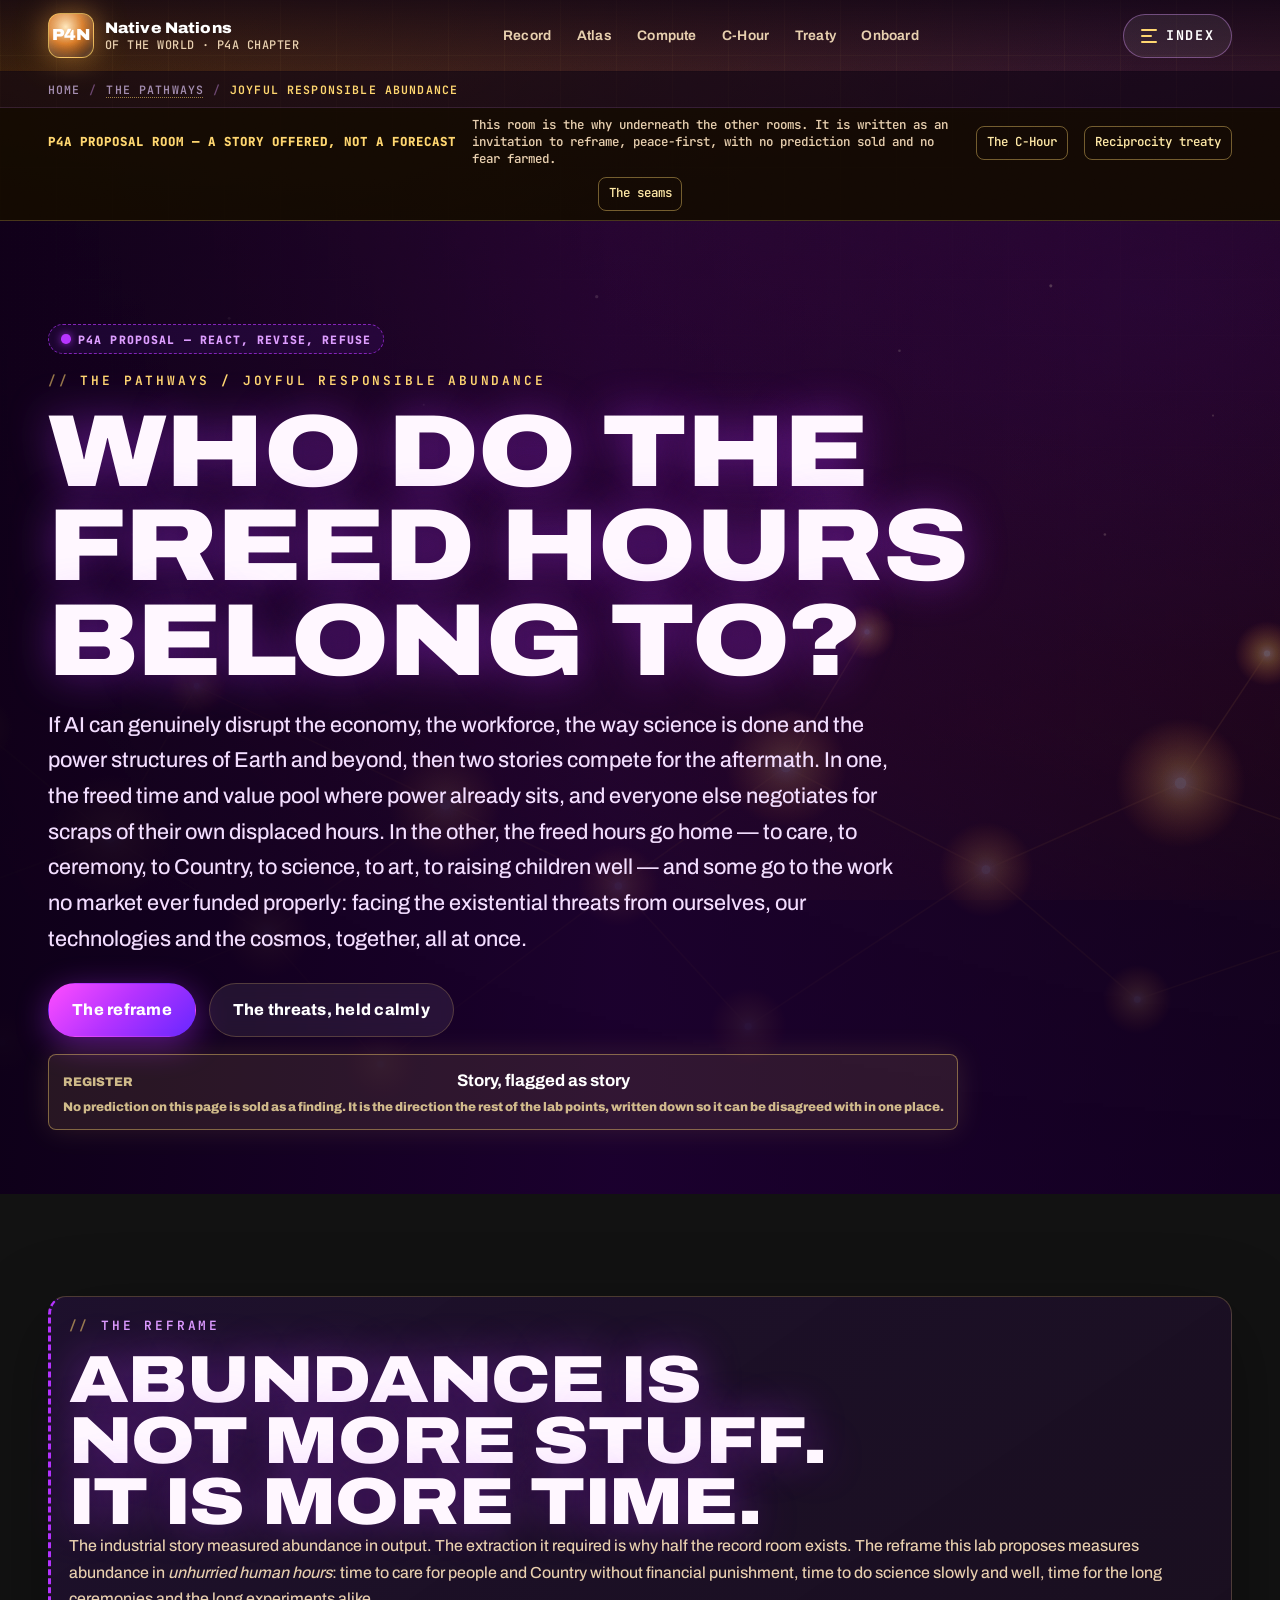
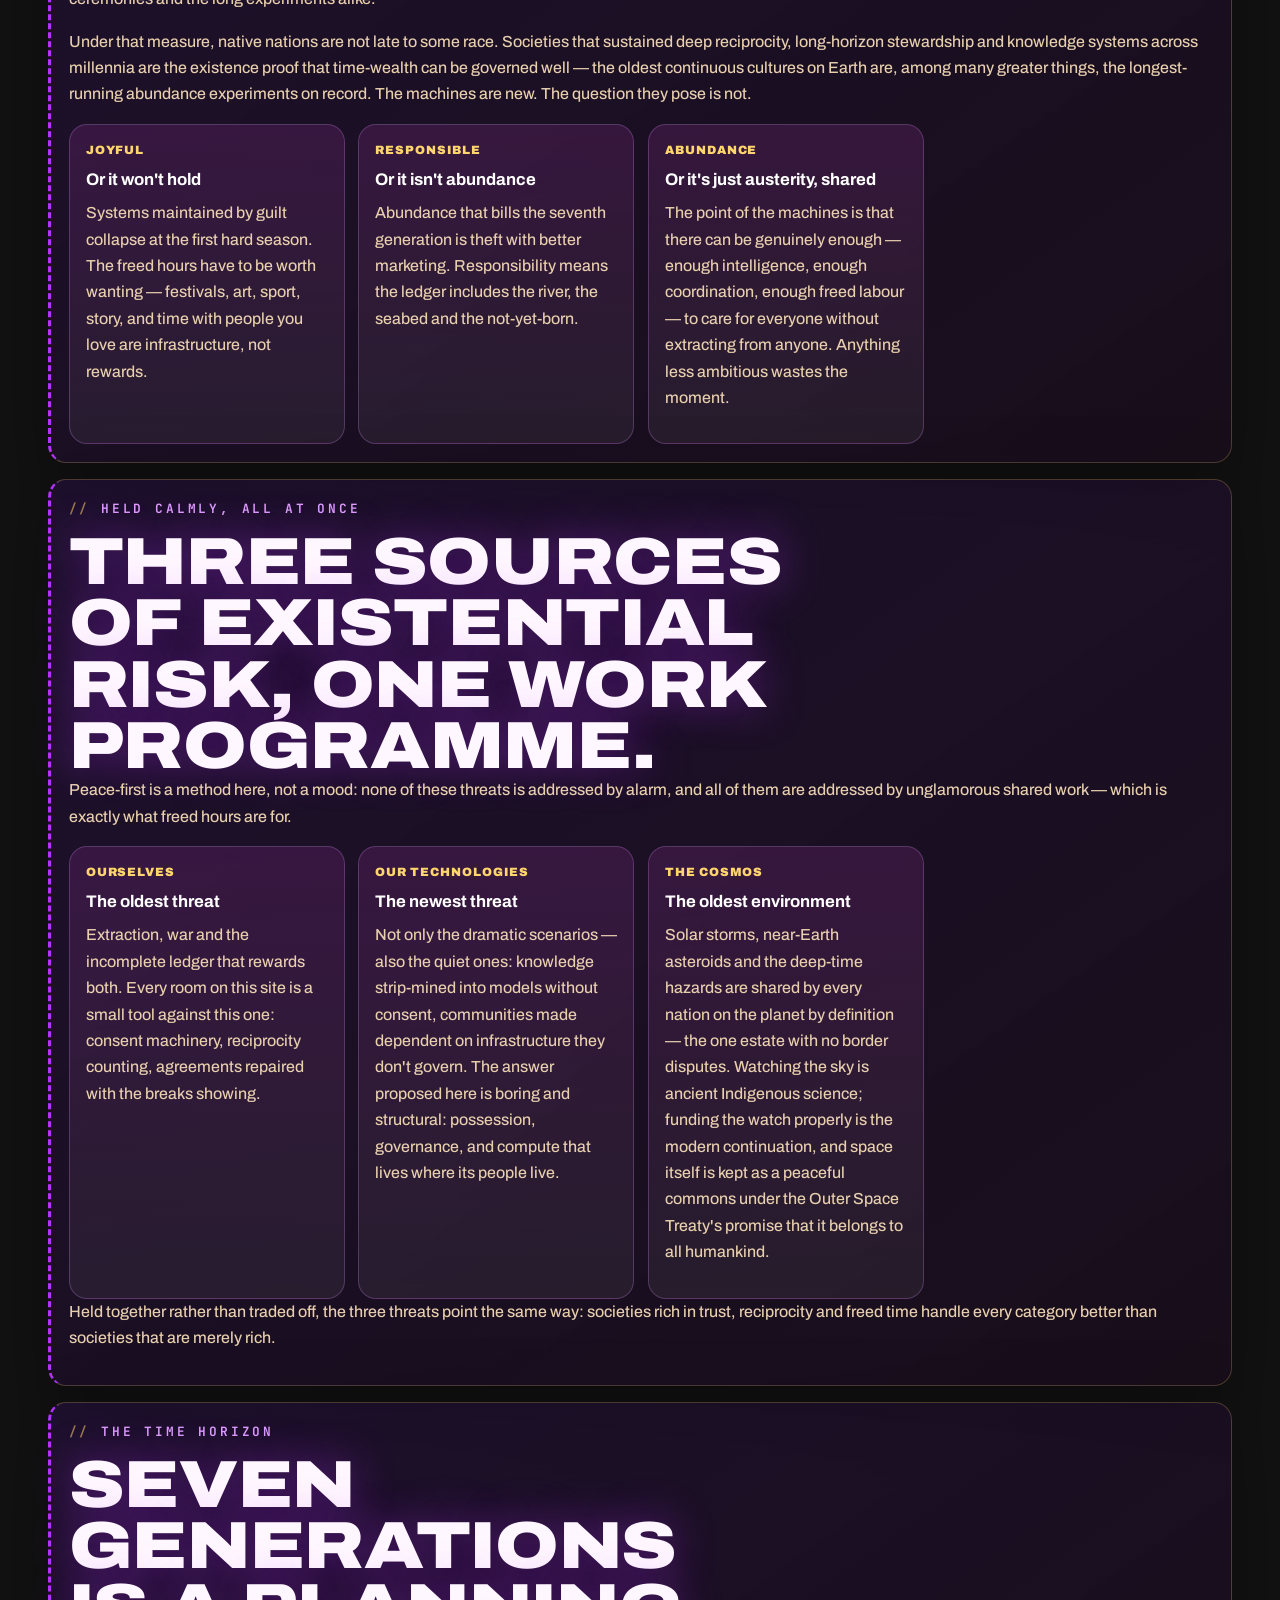
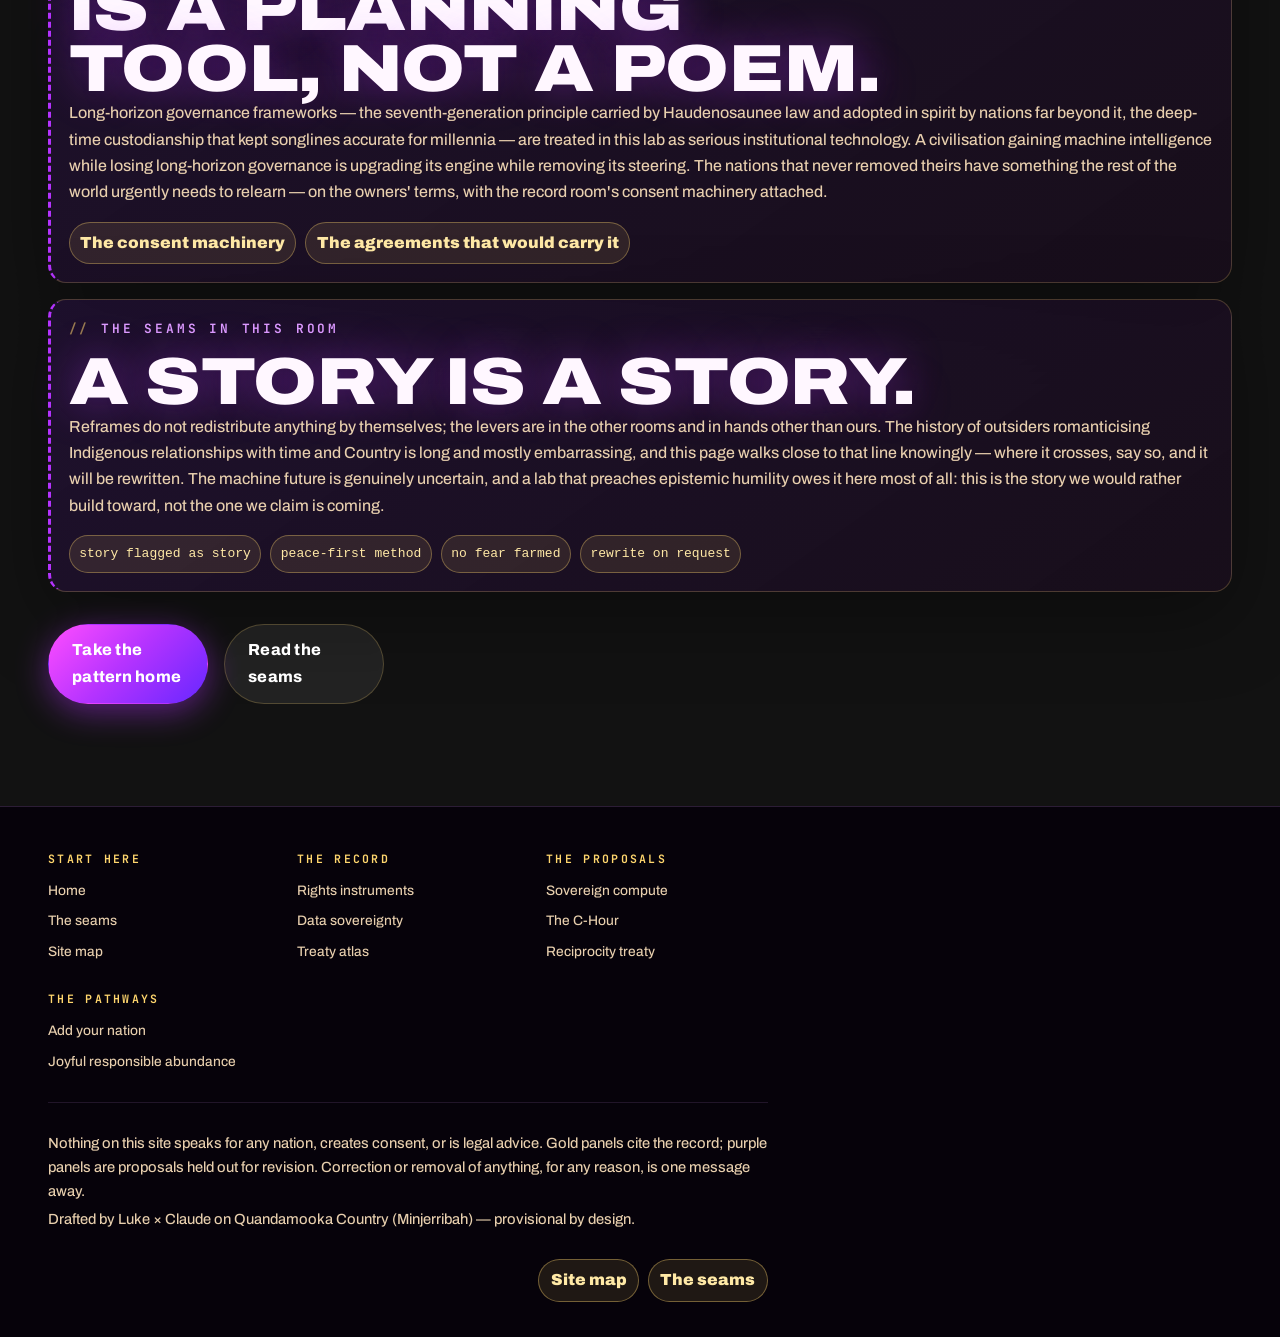
==== pages/abundance.html @ 394d05d0 "Native Nations of the World — sovereign co-evolution lab, first light Next chapter of the p4a cinema" ====
<!doctype html>
<html lang="en-AU">
<head>
  <meta charset="utf-8">
  <meta name="viewport" content="width=device-width, initial-scale=1">
  <title>Joyful Responsible Abundance — The Reframe | Native Nations Lab</title>
  <meta name="description" content="The question under the whole lab: if AI rearranges the economy, science and power, who do the freed hours belong to? A reframe toward joyful responsible abundance — facing threats from ourselves, our technologies and the cosmos at once.">
  <meta name="theme-color" content="#1C0F05">
  <link rel="icon" type="image/svg+xml" href="../assets/favicon.svg">
  <link rel="stylesheet" href="../styles.css?v=20260710-fires">
</head>
<body data-theme="royal" data-foundation-page="abundance">
  <a class="skip-link" href="#main">Skip to content</a>
<header class="site-header">
  <a class="brand" href="../index.html" aria-label="Native Nations lab home"><span class="brand-mark">P4N</span><span class="brand-text"><strong>Native Nations</strong><span>of the world · P4A chapter</span></span></a>
  <nav class="site-nav" data-nav aria-label="Primary">
    <a href="instruments.html">Record</a>
    <a href="treaty-atlas.html">Atlas</a>
    <a href="compute.html">Compute</a>
    <a href="c-hour.html">C-Hour</a>
    <a href="reciprocity-treaty.html">Treaty</a>
    <a href="onboard.html">Onboard</a>
  </nav>
  <button class="index-toggle" type="button" data-menu-toggle aria-expanded="false" aria-controls="site-index"><span class="index-toggle-lines" aria-hidden="true"><i></i><i></i><i></i></span><span class="index-toggle-label">Index</span></button>
</header>
  <div class="site-layer-strip" aria-label="Current register">
    <strong>P4A proposal room — a story offered, not a forecast</strong>
    <span>This room is the why underneath the other rooms. It is written as an invitation to reframe, peace-first, with no prediction sold and no fear farmed.</span>
    <a href="c-hour.html">The C-Hour</a>
    <a href="reciprocity-treaty.html">Reciprocity treaty</a>
    <a href="seams.html">The seams</a>
  </div>
  <main id="main">
    <section class="hero page-hero foundation-hero">
      <div class="hero-image"><img loading="eager" fetchpriority="high" decoding="async" src="../assets/fires-hero.svg" alt="Many small fires joined by fine gold seams across a dark landscape"></div>
      <div class="hero-content reveal">
        <span class="register-chip chip-proposal">P4A proposal — react, revise, refuse</span>
        <p class="eyebrow">The pathways / joyful responsible abundance</p>
        <h1>Who do the freed hours belong to?</h1>
        <p class="hero-copy">If AI can genuinely disrupt the economy, the workforce, the way science is done and the power structures of Earth and beyond, then two stories compete for the aftermath. In one, the freed time and value pool where power already sits, and everyone else negotiates for scraps of their own displaced hours. In the other, the freed hours go home — to care, to ceremony, to Country, to science, to art, to raising children well — and some go to the work no market ever funded properly: facing the existential threats from ourselves, our technologies and the cosmos, together, all at once.</p>
        <div class="hero-actions">
          <a class="button button-primary" href="#reframe">The reframe</a>
          <a class="button button-secondary" href="#threats">The threats, held calmly</a>
        </div>
        <div class="research-badge foundation-research" aria-label="Register note">
          <span>Register</span>
          <strong>Story, flagged as story</strong>
          <small>No prediction on this page is sold as a finding. It is the direction the rest of the lab points, written down so it can be disagreed with in one place.</small>
        </div>
      </div>
    </section>
    <section class="section foundation-section" aria-label="Abundance content">
      <div class="page-shell foundation-shell">
        <div class="page-copy reveal" style="width:100%">

          <div class="feature-panel foundation-panel panel-proposal" id="reframe">
            <p class="eyebrow">The reframe</p>
            <h2>Abundance is not more stuff. It is more time.</h2>
            <p>The industrial story measured abundance in output. The extraction it required is why half the record room exists. The reframe this lab proposes measures abundance in <em>unhurried human hours</em>: time to care for people and Country without financial punishment, time to do science slowly and well, time for the long ceremonies and the long experiments alike.</p>
            <p>Under that measure, native nations are not late to some race. Societies that sustained deep reciprocity, long-horizon stewardship and knowledge systems across millennia are the existence proof that time-wealth can be governed well — the oldest continuous cultures on Earth are, among many greater things, the longest-running abundance experiments on record. The machines are new. The question they pose is not.</p>
            <div class="constitution-grid foundation-card-grid">
              <article class="track-card"><span>Joyful</span><strong>Or it won't hold</strong><p>Systems maintained by guilt collapse at the first hard season. The freed hours have to be worth wanting — festivals, art, sport, story, and time with people you love are infrastructure, not rewards.</p></article>
              <article class="track-card"><span>Responsible</span><strong>Or it isn't abundance</strong><p>Abundance that bills the seventh generation is theft with better marketing. Responsibility means the ledger includes the river, the seabed and the not-yet-born.</p></article>
              <article class="track-card"><span>Abundance</span><strong>Or it's just austerity, shared</strong><p>The point of the machines is that there can be genuinely enough — enough intelligence, enough coordination, enough freed labour — to care for everyone without extracting from anyone. Anything less ambitious wastes the moment.</p></article>
            </div>
          </div>

          <div class="feature-panel foundation-panel panel-proposal" id="threats">
            <p class="eyebrow">Held calmly, all at once</p>
            <h2>Three sources of existential risk, one work programme.</h2>
            <p>Peace-first is a method here, not a mood: none of these threats is addressed by alarm, and all of them are addressed by unglamorous shared work — which is exactly what freed hours are for.</p>
            <div class="constitution-grid foundation-card-grid">
              <article class="track-card"><span>Ourselves</span><strong>The oldest threat</strong><p>Extraction, war and the incomplete ledger that rewards both. Every room on this site is a small tool against this one: consent machinery, reciprocity counting, agreements repaired with the breaks showing.</p></article>
              <article class="track-card"><span>Our technologies</span><strong>The newest threat</strong><p>Not only the dramatic scenarios — also the quiet ones: knowledge strip-mined into models without consent, communities made dependent on infrastructure they don't govern. The answer proposed here is boring and structural: possession, governance, and compute that lives where its people live.</p></article>
              <article class="track-card"><span>The cosmos</span><strong>The oldest environment</strong><p>Solar storms, near-Earth asteroids and the deep-time hazards are shared by every nation on the planet by definition — the one estate with no border disputes. Watching the sky is ancient Indigenous science; funding the watch properly is the modern continuation, and space itself is kept as a peaceful commons under the Outer Space Treaty's promise that it belongs to all humankind.</p></article>
            </div>
            <p>Held together rather than traded off, the three threats point the same way: societies rich in trust, reciprocity and freed time handle every category better than societies that are merely rich.</p>
          </div>

          <div class="feature-panel foundation-panel panel-proposal" id="seven-generations">
            <p class="eyebrow">The time horizon</p>
            <h2>Seven generations is a planning tool, not a poem.</h2>
            <p>Long-horizon governance frameworks — the seventh-generation principle carried by Haudenosaunee law and adopted in spirit by nations far beyond it, the deep-time custodianship that kept songlines accurate for millennia — are treated in this lab as serious institutional technology. A civilisation gaining machine intelligence while losing long-horizon governance is upgrading its engine while removing its steering. The nations that never removed theirs have something the rest of the world urgently needs to relearn — on the owners' terms, with the record room's consent machinery attached.</p>
            <div class="source-links foundation-links"><a href="instruments.html">The consent machinery</a><a href="reciprocity-treaty.html">The agreements that would carry it</a></div>
          </div>

          <div class="feature-panel foundation-panel panel-proposal" id="seams-here">
            <p class="eyebrow">The seams in this room</p>
            <h2>A story is a story.</h2>
            <p>Reframes do not redistribute anything by themselves; the levers are in the other rooms and in hands other than ours. The history of outsiders romanticising Indigenous relationships with time and Country is long and mostly embarrassing, and this page walks close to that line knowingly — where it crosses, say so, and it will be rewritten. The machine future is genuinely uncertain, and a lab that preaches epistemic humility owes it here most of all: this is the story we would rather build toward, not the one we claim is coming.</p>
            <div class="tag-strip"><code>story flagged as story</code><code>peace-first method</code><code>no fear farmed</code><code>rewrite on request</code></div>
          </div>

          <div class="next-trail"><a class="button button-primary" href="onboard.html">Take the pattern home</a><a class="button button-secondary" href="seams.html">Read the seams</a></div>
        </div>
      </div>
    </section>
  </main>
  <footer class="site-footer">
    <div>
      <p>Nothing on this site speaks for any nation, creates consent, or is legal advice. Gold panels cite the record; purple panels are proposals held out for revision. Correction or removal of anything, for any reason, is one message away.</p>
      <p>Drafted by Luke × Claude on Quandamooka Country (Minjerribah) — provisional by design.</p>
    </div>
    <nav class="footer-links" aria-label="Footer links"><a href="site-map.html">Site map</a><a href="seams.html">The seams</a></nav>
  </footer>
  <script src="../script.js?v=20260710-fires"></script>
<script src="../assets/site-nav.js?v=20260710-fires"></script>
</body>
</html>
---- styles.css ----
/* ---------- Self-hosted variable fonts (offline-first, no CDN) ---------- */
@font-face {
  font-family: "Archivo Var";
  src: url("assets/fonts/archivo-var.woff2") format("woff2-variations");
  font-weight: 100 900;
  font-stretch: 62% 125%;
  font-display: swap;
}
@font-face {
  font-family: "JetBrains Mono Var";
  src: url("assets/fonts/jetbrains-mono-var.woff2") format("woff2-variations");
  font-weight: 100 800;
  font-display: swap;
}
/* Legacy family aliases: rules across the site name these families directly,
   so aliasing them upgrades every page without touching each rule. */
@font-face {
  font-family: Montserrat;
  src: url("assets/fonts/archivo-var.woff2") format("woff2-variations");
  font-weight: 100 900;
  font-stretch: 62% 125%;
  font-display: swap;
}
@font-face {
  font-family: Inter;
  src: url("assets/fonts/archivo-var.woff2") format("woff2-variations");
  font-weight: 100 900;
  font-stretch: 62% 125%;
  font-display: swap;
}
@font-face {
  font-family: Rajdhani;
  src: url("assets/fonts/jetbrains-mono-var.woff2") format("woff2-variations");
  font-weight: 100 800;
  font-display: swap;
}

@view-transition { navigation: auto; }

:root {
  --void: #060009;
  --deep: #150022;
  --royal: #3f0f75;
  --grape: #6f22c8;
  --violet: #b533ff;
  --amethyst: #dd9cff;
  --plasma: #ff4dff;
  --green: #00e676;
  --blue: #37a5ff;
  --red: #ff3154;
  --gold: #ffd66e;
  --text: #fff7ff;
  --muted: #d5bdee;
  --line: rgba(221, 156, 255, 0.26);
  --glass: rgba(74, 15, 122, 0.36);
  --glass-strong: rgba(93, 28, 150, 0.56);
  --max: 1240px;
  --radius: 18px;
  --radius-sm: 10px;
  --font-display: "Archivo Var", Montserrat, ui-sans-serif, system-ui, sans-serif;
  --font-body: "Archivo Var", Inter, ui-sans-serif, system-ui, sans-serif;
  --font-mono: "JetBrains Mono Var", Rajdhani, Consolas, monospace;
  --ease-out: cubic-bezier(.16, 1, .3, 1);
  color-scheme: dark;
}
* { box-sizing: border-box; }
html { scroll-behavior: smooth; width: 100%; max-width: 100%; overflow-x: hidden; }
body {
  margin: 0;
  width: 100%;
  max-width: 100%;
  min-height: 100vh;
  color: var(--text);
  font-family: var(--font-body);
  font-weight: 460;
  line-height: 1.65;
  background:
    radial-gradient(ellipse 60rem 34rem at 12% -4%, rgba(255, 77, 255, 0.17), transparent),
    radial-gradient(ellipse 70rem 40rem at 88% 4%, rgba(111, 34, 200, 0.34), transparent),
    radial-gradient(ellipse 80rem 52rem at 50% 112%, rgba(63, 15, 117, 0.55), transparent),
    linear-gradient(180deg, #1c0333 0%, #0d0018 38%, var(--void) 100%);
  background-attachment: fixed;
  overflow-x: hidden;
  -webkit-text-size-adjust: 100%;
  touch-action: manipulation;
}
/* faint survey-grid, fading with depth */
body::before {
  content: "";
  position: fixed;
  inset: 0;
  z-index: -2;
  background:
    linear-gradient(90deg, rgba(221,156,255,.055) 1px, transparent 1px),
    linear-gradient(0deg, rgba(221,156,255,.055) 1px, transparent 1px);
  background-size: 56px 56px;
  mask-image: linear-gradient(180deg, rgba(0,0,0,.85), rgba(0,0,0,.05) 70%);
}
/* film grain + vignette */
body::after {
  content: "";
  position: fixed;
  inset: 0;
  z-index: 60;
  pointer-events: none;
  opacity: .16;
  mix-blend-mode: overlay;
  background-image: url("data:image/svg+xml,%3Csvg xmlns='http://www.w3.org/2000/svg' width='180' height='180'%3E%3Cfilter id='n'%3E%3CfeTurbulence type='fractalNoise' baseFrequency='0.82' numOctaves='2' stitchTiles='stitch'/%3E%3C/filter%3E%3Crect width='100%25' height='100%25' filter='url(%23n)' opacity='0.55'/%3E%3C/svg%3E");
}
::selection { background: var(--plasma); color: #12001f; }
:focus-visible { outline: 2px solid var(--gold); outline-offset: 3px; }
.sr-only { position: absolute; width: 1px; height: 1px; padding: 0; margin: -1px; overflow: hidden; clip: rect(0 0 0 0); white-space: nowrap; border: 0; }
a { color: inherit; }
img { max-width: 100%; display: block; }
main, section, article, div, p, h1, h2, h3, span, a { min-width: 0; }
.skip-link { position: absolute; left: 1rem; top: -5rem; z-index: 100; background: var(--gold); color: #1b1020; padding: .7rem 1rem; border-radius: 4px; font-weight: 900; }
.skip-link:focus { top: 1rem; }
.site-header {
  position: sticky;
  top: 0;
  z-index: 50;
  display: flex;
  align-items: center;
  justify-content: space-between;
  gap: .75rem 1.25rem;
  padding: .8rem clamp(1rem, 4vw, 3rem);
  border-bottom: 1px solid transparent;
  background: linear-gradient(180deg, rgba(9, 0, 16, .62), rgba(9, 0, 16, 0));
  transition: background .35s var(--ease-out), border-color .35s var(--ease-out), padding .35s var(--ease-out);
}
.site-header.is-condensed {
  padding-top: .55rem;
  padding-bottom: .55rem;
  border-bottom-color: rgba(221, 156, 255, .18);
  background: rgba(12, 0, 22, .78);
  backdrop-filter: blur(20px) saturate(1.3);
  -webkit-backdrop-filter: blur(20px) saturate(1.3);
}
.brand { display: inline-flex; align-items: center; gap: .7rem; text-decoration: none; }
.brand-mark {
  display: grid;
  place-items: center;
  width: 2.85rem;
  height: 2.85rem;
  border: 1px solid rgba(255, 77, 255, .7);
  border-radius: 12px;
  background: radial-gradient(circle at 38% 30%, #f1d0ff 0%, var(--violet) 36%, var(--royal) 78%);
  color: #fff;
  box-shadow: 0 0 30px rgba(181, 51, 255, .55), inset 0 0 14px rgba(255,255,255,.25);
  font-family: var(--font-display);
  font-weight: 900;
  font-stretch: 110%;
  letter-spacing: -.02em;
}
.brand-text { display: grid; font-size: .74rem; line-height: 1.25; color: var(--muted); font-family: var(--font-mono); font-weight: 500; letter-spacing: .04em; text-transform: uppercase; }
.brand-text strong { color: white; font-family: var(--font-display); font-size: .95rem; font-weight: 850; font-stretch: 108%; letter-spacing: .01em; text-transform: none; }
.nav-toggle { display: none; }
.site-nav { display: flex; align-items: center; justify-content: flex-end; gap: .15rem; color: var(--muted); font-size: .86rem; font-weight: 640; line-height: 1.15; min-width: 0; }
.site-nav a { position: relative; padding: .55rem .72rem; border-radius: 999px; text-decoration: none; cursor: pointer; white-space: nowrap; letter-spacing: .015em; transition: color .2s, background .2s; }
.site-nav a:hover { color: white; background: rgba(181, 51, 255, .18); }
.site-nav a[aria-current="page"] { color: white; background: rgba(181, 51, 255, .26); box-shadow: inset 0 0 0 1px rgba(221, 156, 255, .28); }
/* The Index toggle: always visible, opens the full-screen menu. */
.index-toggle {
  display: inline-flex;
  align-items: center;
  gap: .55rem;
  min-height: 2.75rem;
  padding: 0 1.05rem;
  border: 1px solid rgba(221, 156, 255, .38);
  border-radius: 999px;
  background: rgba(255, 255, 255, .07);
  color: #fff;
  font: 700 .84rem/1 var(--font-mono);
  letter-spacing: .12em;
  text-transform: uppercase;
  cursor: pointer;
  transition: border-color .2s, background .2s, box-shadow .2s;
}
.index-toggle:hover { border-color: rgba(255, 214, 110, .75); background: rgba(255, 214, 110, .1); box-shadow: 0 0 26px rgba(255, 214, 110, .16); }
.index-toggle-lines { display: grid; gap: 4px; width: 1.05rem; }
.index-toggle-lines i { height: 2px; border-radius: 2px; background: var(--gold); transition: transform .25s var(--ease-out), width .25s var(--ease-out); }
.index-toggle-lines i:nth-child(2) { width: 70%; }
.index-toggle:hover .index-toggle-lines i:nth-child(2) { width: 100%; }
.index-toggle[aria-expanded="true"] .index-toggle-lines i:nth-child(1) { transform: translateY(6px) rotate(45deg); }
.index-toggle[aria-expanded="true"] .index-toggle-lines i:nth-child(2) { width: 0; }
.index-toggle[aria-expanded="true"] .index-toggle-lines i:nth-child(3) { transform: translateY(-6px) rotate(-45deg); }
.site-nav a[data-nav-layer="state-site"][aria-current="page"],
.site-nav a[data-nav-layer="state-history"][aria-current="page"] { background: rgba(0, 230, 118, .14); box-shadow: inset 0 0 0 1px rgba(0, 230, 118, .36), 0 0 18px rgba(0, 230, 118, .12); }
.site-nav a[data-nav-layer="history-index"][aria-current="page"] { background: rgba(255, 214, 110, .13); box-shadow: inset 0 0 0 1px rgba(255, 214, 110, .36), 0 0 18px rgba(255, 214, 110, .12); }
.site-layer-strip {
  display: flex;
  flex-wrap: wrap;
  align-items: center;
  justify-content: center;
  gap: .55rem 1rem;
  padding: .62rem clamp(1rem, 4vw, 3rem);
  border-bottom: 1px solid rgba(221, 156, 255, .24);
  background: rgba(13, 0, 24, .92);
  color: var(--muted);
  font-size: .86rem;
  font-weight: 760;
}
.site-layer-strip strong {
  color: var(--gold);
  font-family: Rajdhani, Inter, sans-serif;
  font-weight: 1000;
  letter-spacing: .08em;
  text-transform: uppercase;
  white-space: nowrap;
}
.site-layer-strip span {
  flex: 1 1 28rem;
  max-width: 58rem;
  line-height: 1.35;
}
.site-layer-strip a {
  display: inline-flex;
  align-items: center;
  min-height: 2.1rem;
  padding: .35rem .62rem;
  border: 1px solid rgba(255, 214, 110, .4);
  border-radius: 8px;
  color: #ffe9a6;
  text-decoration: none;
  white-space: nowrap;
}
.site-layer-strip a:hover,
.site-layer-strip a:focus-visible {
  color: #fff;
  background: rgba(255, 214, 110, .13);
}
.national-layer {
  background: linear-gradient(90deg, rgba(20, 0, 34, .96), rgba(63, 15, 117, .42), rgba(20, 0, 34, .96));
}
.state-layer {
  background: linear-gradient(90deg, rgba(4, 31, 29, .94), rgba(22, 45, 90, .42), rgba(20, 0, 34, .96));
}

.icon-button, .button { min-height: 2.85rem; border-radius: 999px; font: inherit; font-weight: 780; }
.icon-button { display: inline-grid; place-items: center; padding: 0 .85rem; border: 1px solid var(--line); background: rgba(255,255,255,.08); color: white; line-height: 1; text-align: center; cursor: pointer; }
.icon-button.nav-toggle { display: none; }
.button { display: inline-flex; justify-content: center; align-items: center; gap: .55rem; padding: .8rem 1.45rem; text-decoration: none; border: 1px solid transparent; cursor: pointer; letter-spacing: .015em; transition: transform .22s var(--ease-out), box-shadow .22s var(--ease-out), background .22s, border-color .22s; }
.button:hover { transform: translateY(-2px); }
.button:active { transform: translateY(0); }
.button-primary { background: linear-gradient(135deg, var(--plasma), var(--violet) 48%, #6727ff); color: white; box-shadow: 0 8px 32px rgba(181, 51, 255, .45); }
.button-primary:hover { box-shadow: 0 14px 44px rgba(255, 77, 255, .55); }
.button-secondary { border-color: var(--line); background: rgba(255,255,255,.07); color: white; backdrop-filter: blur(8px); }
.button-secondary:hover { border-color: rgba(255, 214, 110, .6); background: rgba(255, 214, 110, .09); }
.hero { position: relative; min-height: calc(100vh - 5rem); display: grid; align-items: center; padding: clamp(4rem, 8vw, 7rem) clamp(1rem, 4vw, 3rem) clamp(2rem, 5vw, 4rem); overflow: hidden; }
.hero-image { position: absolute; inset: 0; z-index: -1; }
.hero-image img { width: 100%; height: 100%; object-fit: cover; opacity: .52; filter: saturate(1.32) contrast(1.1); }
.hero-image::after { content: ""; position: absolute; inset: 0; background: linear-gradient(90deg, rgba(15,0,26,.94) 0%, rgba(34,0,58,.72) 48%, rgba(34,0,58,.42) 100%), linear-gradient(0deg, rgba(9,0,16,.96), transparent 48%); }
.hero-content { width: min(100%, var(--max)); margin: 0 auto; }
.home-hero-content { display: grid; grid-template-columns: minmax(0, 1fr) minmax(16rem, 24rem); gap: clamp(1.2rem, 4vw, 3rem); align-items: center; }
.home-hero-copy { min-width: 0; }
.home-hero-copy h1 { max-width: 12ch; }
.home-phone-panel { display: grid; gap: .75rem; justify-items: center; align-self: end; padding: 1rem; border: 1px solid rgba(221,156,255,.26); border-radius: var(--radius); background: linear-gradient(180deg, rgba(8,0,14,.42), rgba(8,0,14,.72)); box-shadow: 0 24px 80px rgba(0,0,0,.32); }
.home-phone-panel h2 { margin: -.15rem 0 0; max-width: 10ch; color: white; font-size: clamp(1.45rem, 2.4vw, 2.35rem); line-height: 1; text-align: center; }
.home-phone-panel p:not(.eyebrow) { margin: 0; color: var(--muted); text-align: center; font-size: .96rem; line-height: 1.45; }
.home-phone-panel .phone-frame { width: min(100%, 16.5rem); }
.music-hero-content { display: grid; grid-template-columns: minmax(0, 1fr) minmax(15rem, 23rem); gap: clamp(1.2rem, 4vw, 3rem); align-items: center; }
.music-hero-copy { min-width: 0; }
.music-hero-copy h1 { max-width: 10ch; }
.music-phone-panel { display: grid; gap: .75rem; justify-items: center; padding: 1rem; border: 1px solid rgba(221,156,255,.26); border-radius: var(--radius); background: linear-gradient(180deg, rgba(8,0,14,.42), rgba(8,0,14,.72)); box-shadow: 0 24px 80px rgba(0,0,0,.32); }
.music-phone-panel h3 { margin: -.15rem 0 0; max-width: 12ch; color: white; font-size: clamp(1.3rem, 2.1vw, 1.8rem); line-height: 1; text-align: center; }
.music-phone-panel .phone-frame { width: min(100%, 16.5rem); }
.music-phone-panel .source-links { justify-content: center; margin-top: .1rem; }
.eyebrow { margin: 0 0 .85rem; color: var(--gold); font-family: var(--font-mono); font-size: .8rem; font-weight: 640; letter-spacing: .22em; text-transform: uppercase; }
.eyebrow::before { content: "// "; color: rgba(255, 214, 110, .55); }
h1, h2, h3 { letter-spacing: -.005em; }
h1, h2 { margin: 0; font-family: var(--font-display); font-weight: 880; font-stretch: 118%; line-height: .92; text-transform: uppercase; text-shadow: 0 0 44px rgba(181,51,255,.42); text-wrap: balance; }
h1 { max-width: 14ch; font-size: clamp(3rem, 8vw, 7.6rem); }
h2 { font-size: clamp(2.1rem, 5.2vw, 4.6rem); }
h3 { margin: 0 0 .6rem; font-size: 1.15rem; line-height: 1.18; font-weight: 760; }
p { margin-top: 0; }
.hero-copy { max-width: 54rem; margin: 1.25rem 0 0; color: #f3ddff; font-size: clamp(1.08rem, 2vw, 1.35rem); }
.hero-actions { display: flex; gap: .8rem; flex-wrap: wrap; margin-top: 1.6rem; }
.signal-deck { display: grid; grid-template-columns: repeat(4, minmax(0, 1fr)); gap: .7rem; margin-top: 2rem; max-width: 60rem; }
.signal { min-height: 8rem; padding: 1rem; border: 1px solid var(--line); border-radius: var(--radius); background: linear-gradient(180deg, rgba(111,34,200,.45), rgba(42,6,73,.62)); box-shadow: 0 20px 70px rgba(0,0,0,.32); text-decoration: none; }
.signal span { color: var(--amethyst); font-size: .75rem; text-transform: uppercase; }
.signal strong { display: block; margin-top: .4rem; font-size: 1.05rem; line-height: 1.2; }.signal small { display: block; margin-top: .55rem; color: var(--muted); font-weight: 650; line-height: 1.35; }
.section { padding: clamp(4rem, 8vw, 7rem) clamp(1rem, 4vw, 3rem); }
.section > * { width: min(100%, var(--max)); margin-left: auto; margin-right: auto; }
.section-heading { display: grid; grid-template-columns: minmax(0, .85fr) minmax(18rem, 1fr); gap: 2rem; align-items: end; margin-bottom: 2rem; }
.section-heading p:not(.eyebrow) { color: var(--muted); font-size: 1.06rem; }
.portal-grid { display: grid; grid-template-columns: repeat(5, minmax(0, 1fr)); gap: .85rem; }
.portal-card { position: relative; min-height: 17rem; padding: 1rem; overflow: hidden; border: 1px solid var(--line); border-radius: var(--radius); background: linear-gradient(160deg, rgba(181,51,255,.22), rgba(42,6,73,.66)); text-decoration: none; box-shadow: 0 24px 80px rgba(0,0,0,.35); }
.portal-card::before { content: ""; position: absolute; inset: 0; background-image: var(--door-image); background-size: cover; background-position: center; opacity: .22; filter: saturate(1.4); transition: transform .5s ease, opacity .5s ease; }
.portal-card:hover::before { transform: scale(1.08); opacity: .36; }
.portal-card > * { position: relative; }
.portal-card span { display: inline-grid; place-items: center; min-width: 2.4rem; width: fit-content; max-width: 100%; height: 2.4rem; padding: 0 .7rem; border: 1px solid rgba(255,255,255,.3); border-radius: 999px; background: rgba(255,77,255,.16); color: var(--gold); font-weight: 1000; line-height: 1; white-space: nowrap; }
.portal-card h3 { margin-top: 4rem; color: white; }
.portal-card p { color: var(--muted); margin-bottom: 0; font-size: .94rem; }
.rabbit-panel, .feature-panel { border: 1px solid var(--line); border-radius: var(--radius); background: linear-gradient(135deg, rgba(111,34,200,.36), rgba(17,0,28,.76)); box-shadow: 0 24px 80px rgba(0,0,0,.34); }
.rabbit-panel { display: grid; grid-template-columns: .95fr 1.05fr; gap: 1rem; padding: 1rem; }
.rabbit-panel img { width: 100%; height: 100%; min-height: 24rem; object-fit: contain; object-position: top center; background: rgba(8,0,14,.7); border-radius: 8px; border: 1px solid rgba(255,255,255,.18); }
.rabbit-copy { padding: clamp(.8rem, 2vw, 1.2rem); }
.rabbit-copy p, .feature-panel p, .page-copy p, .site-footer p { color: var(--muted); }
.portal-card h3, .portal-card p, .twinkle-card h3, .twinkle-card p, .origin-card strong, .origin-card small, .feature-panel p, .clue span, .mode-card span, .track-card strong, .track-card p, .consent-card p, .research-badge small { overflow-wrap: break-word; }
.clue-grid { display: grid; grid-template-columns: repeat(3, minmax(0, 1fr)); gap: .85rem; margin-top: 1rem; }
.clue { padding: 1rem; border: 1px solid rgba(221,156,255,.22); border-radius: var(--radius); background: rgba(255,255,255,.07); }
.clue strong { display: block; color: white; margin-bottom: .35rem; }
.page-hero { min-height: 64vh; align-items: center; }
.page-hero h1 { max-width: 13ch; }
.gear-page .page-hero { min-height: min(48vh, 31rem); }
.gear-page #hoodie-drop { scroll-margin-top: 5.25rem; }
.page-shell { display: grid; grid-template-columns: 1fr; gap: 1.15rem; align-items: start; width: min(100%, var(--max)); margin-inline: auto; }
.page-media { position: static; width: min(100%, 64rem); margin-inline: auto; border: 1px solid var(--line); border-radius: var(--radius); overflow: hidden; background: rgba(255,255,255,.08); box-shadow: 0 24px 80px rgba(0,0,0,.38); }
.page-media img { display: block; width: 100%; min-height: 0; max-height: 34rem; object-fit: contain; object-position: center; }
.page-media-full img { height: auto; min-height: 0; max-height: none; object-fit: contain; object-position: top center; }
.page-copy { display: grid; gap: 1rem; width: min(100%, var(--max)); margin-inline: auto; }
.feature-panel { padding: 1.1rem; }
.feature-grid { display: grid; gap: .9rem; }
.feature-grid.three { grid-template-columns: repeat(3, minmax(0, 1fr)); }
.home-door-grid { grid-template-columns: repeat(auto-fit, minmax(13rem, 1fr)); }
.feature-grid article, .statement-card { border: 1px solid var(--line); border-radius: var(--radius); background: linear-gradient(145deg, rgba(111,34,200,.32), rgba(17,0,28,.72)); box-shadow: 0 24px 80px rgba(0,0,0,.32); }
.feature-grid article { min-height: 14rem; padding: 1.05rem; }
.feature-grid article p, .statement-card p { color: var(--muted); }
.gear-door { background: linear-gradient(145deg, rgba(255,214,110,.16), rgba(111,34,200,.28), rgba(17,0,28,.76)); box-shadow: 0 24px 80px rgba(255,214,110,.08), 0 24px 80px rgba(0,0,0,.32); }
.card-number { display: inline-grid; place-items: center; width: 2.35rem; height: 2.35rem; margin-bottom: 1.4rem; border: 1px solid rgba(255,214,110,.45); border-radius: 50%; color: var(--gold); font-weight: 1000; }
.statement-card { margin-top: 1rem; padding: clamp(1rem, 2vw, 1.4rem); }
.statement-card h3 { font-size: clamp(1.35rem, 3vw, 2rem); }
.organiser-kit-card {
  display: grid;
  grid-template-columns: minmax(14rem, .62fr) minmax(0, 1fr);
  gap: 1rem;
  align-items: center;
  scroll-margin-top: 6rem;
}
.organiser-kit-card img {
  width: 100%;
  max-height: 24rem;
  object-fit: contain;
  border: 1px solid rgba(221,156,255,.22);
  border-radius: 8px;
  background: rgba(8,0,14,.62);
}
.next-trail { display: flex; justify-content: flex-start; gap: 1rem; flex-wrap: wrap; padding-top: 1rem; }
.next-trail .button { flex: 0 1 10rem; }
.quest-stage { margin: 1.1rem 0 .85rem; padding: 1rem; border-left: 4px solid var(--gold); background: linear-gradient(90deg, rgba(255,214,110,.16), rgba(42,6,73,.18)); border-radius: var(--radius); }
.quest-stage span { display: block; margin-bottom: .35rem; color: var(--gold); font-family: Rajdhani, Inter, sans-serif; font-weight: 1000; letter-spacing: .1em; text-transform: uppercase; }
.quest-stage h3 { margin: 0 0 .25rem; font-size: clamp(1.25rem, 2.5vw, 1.85rem); text-transform: uppercase; }
.quest-stage p { max-width: 62rem; margin: 0; color: var(--muted); }
.ledger-note { margin: 1rem 0 0; color: var(--muted); }
.trust-flow, .mode-grid { display: grid; grid-template-columns: repeat(3, minmax(0, 1fr)); gap: .85rem; margin-top: 1rem; }
.trust-flow article, .mode-card { border: 1px solid rgba(221,156,255,.26); border-radius: var(--radius); background: rgba(255,255,255,.055); padding: 1rem; }
.trust-flow span { display: inline-block; margin-bottom: .7rem; color: var(--gold); font-family: Rajdhani, Inter, sans-serif; font-weight: 1000; letter-spacing: .08em; text-transform: uppercase; }
.trust-flow strong, .mode-card strong { display: block; margin-bottom: .45rem; color: white; line-height: 1.2; }
.mode-card span { color: var(--muted); }
.tag-strip { display: flex; flex-wrap: wrap; gap: .55rem; margin-top: 1rem; }
.tag-strip code { padding: .45rem .6rem; border: 1px solid rgba(255,214,110,.35); border-radius: 999px; background: rgba(255,214,110,.1); color: #ffe9a6; }
.foundation-hero h1 { max-width: 12ch; }
.foundation-shell { grid-template-columns: 1fr; }
.foundation-shell .page-media { display: none; }
.foundation-panel { scroll-margin-top: 6.5rem; }
.foundation-panel h2 { max-width: 17ch; }
.foundation-card-grid { margin-top: 1rem; }
.foundation-card-grid .track-card { min-height: 10.5rem; }
.foundation-links { margin-top: 1.1rem; }
.foundation-research { margin-top: 1.1rem; }
#example-workbench {
  border-color: rgba(255,214,110,.55);
  background: linear-gradient(135deg, rgba(255,214,110,.14), rgba(111,34,200,.38), rgba(17,0,28,.82));
}
#example-workbench .foundation-card-grid {
  grid-template-columns: minmax(0, 1fr);
}
#example-workbench .track-card-link {
  min-height: 9rem;
  border-color: rgba(255,214,110,.52);
  background: linear-gradient(135deg, rgba(255,214,110,.16), rgba(181,51,255,.18), rgba(255,255,255,.055));
}
#example-workbench .track-card-link strong {
  font-size: clamp(1.35rem, 3vw, 2.1rem);
}
.foundation-source-note {
  display: grid;
  gap: .35rem;
  padding: .9rem;
  border-top: 1px solid rgba(221,156,255,.22);
  background: rgba(8,0,14,.72);
}
.foundation-source-note span {
  color: var(--gold);
  font-size: .76rem;
  font-weight: 950;
  letter-spacing: .08em;
  text-transform: uppercase;
}
.foundation-source-note code {
  color: #fff;
  font: 800 .9rem/1.45 Consolas, "Courier New", monospace;
  overflow-wrap: anywhere;
}
body[data-foundation-page="architecture"] .foundation-card-grid {
  grid-template-columns: repeat(auto-fit, minmax(15rem, 1fr));
}
body[data-page="constitution"] .page-shell {
  grid-template-columns: 1fr;
}
body[data-page="constitution"] .page-media {
  display: none;
}
body[data-page="constitution"] .page-copy {
  width: min(100%, var(--max));
  margin-inline: auto;
}
body[data-page="constitution"] .feature-panel h2 {
  max-width: 18ch;
  font-size: clamp(2rem, 4.3vw, 4.4rem);
  overflow-wrap: anywhere;
  text-wrap: balance;
}
body[data-page="constitution"] .feature-panel {
  overflow: hidden;
}
body[data-page="constitution"] .source-links a {
  min-width: 0;
  max-width: 100%;
  text-align: center;
  overflow-wrap: anywhere;
}
.shopfront { display: grid; grid-template-columns: minmax(0, 1fr) minmax(19rem, .7fr); gap: 1rem; align-items: start; }
.merch-copy { min-height: 100%; padding: 1rem; border: 1px solid rgba(221,156,255,.22); border-radius: var(--radius); background: linear-gradient(135deg, rgba(255,77,255,.11), rgba(255,255,255,.045)); }
.product-kicker { display: inline-flex; margin-bottom: .75rem; padding: .28rem .5rem; border: 1px solid rgba(255,214,110,.42); border-radius: 999px; color: var(--gold); font-size: .78rem; font-weight: 900; letter-spacing: .08em; text-transform: uppercase; }
.merch-copy h2 { font-size: clamp(2rem, 4.4vw, 4rem); }
.product-shelf { display: grid; grid-template-columns: repeat(2, minmax(0, 1fr)); gap: .7rem; margin-top: 1rem; }
.product-card { display: grid; gap: .55rem; min-height: 11.8rem; padding: .85rem; border: 1px solid rgba(221,156,255,.22); border-radius: 8px; background: rgba(255,255,255,.06); color: inherit; font: inherit; text-align: left; }
.product-card:hover, .product-card.is-selected { border-color: rgba(255,214,110,.72); background: rgba(255,214,110,.1); }
.product-card-main { display: grid; gap: .45rem; width: 100%; padding: 0; border: 0; background: transparent; color: inherit; font: inherit; text-align: left; cursor: pointer; }
.product-card-main:focus-visible, .product-colour-option:focus-visible, .colour-choice:focus-visible { outline: 3px solid rgba(255,214,110,.7); outline-offset: 3px; }
.product-card strong { color: #fff; line-height: 1.18; }
.product-card span { color: var(--muted); font-size: .9rem; font-weight: 760; }
.product-card small { color: var(--gold); font-weight: 900; }
.swatch-row { display: flex; flex-wrap: wrap; gap: .35rem; }
.swatch-row i { width: 1.05rem; height: 1.05rem; border: 1px solid rgba(255,255,255,.38); border-radius: 50%; background: var(--swatch); }
.merch-order-box { position: sticky; top: 6rem; display: grid; align-content: start; gap: .8rem; padding: 1rem; border: 1px solid rgba(221,156,255,.3); border-radius: var(--radius); background: rgba(8,0,14,.72); }
.merch-order-box label { display: grid; gap: .35rem; color: var(--gold); font-size: .78rem; font-weight: 900; letter-spacing: .08em; text-transform: uppercase; }
.merch-order-box select, .merch-order-box input { width: 100%; min-height: 2.85rem; border: 1px solid rgba(221,156,255,.4); border-radius: 8px; padding: .6rem .7rem; background: rgba(255,255,255,.08); color: #fff; font: inherit; font-weight: 800; }
.merch-order-box option { color: #170027; }
.support-presets { display: grid; grid-template-columns: repeat(4, minmax(0, 1fr)); gap: .45rem; }
.support-presets button { min-height: 2.45rem; border: 1px solid rgba(221,156,255,.3); border-radius: 8px; background: rgba(255,255,255,.08); color: #fff; font: inherit; font-weight: 900; cursor: pointer; }
.support-presets button:hover, .support-presets button.is-active { border-color: rgba(255,214,110,.72); color: var(--gold); background: rgba(255,214,110,.12); }
.checkout-fields { display: grid; grid-template-columns: 1fr; gap: .75rem; padding-top: .2rem; }
.gear-summary { margin: 0; padding: .75rem; border-left: 4px solid var(--gold); border-radius: 8px; background: rgba(255,214,110,.1); color: #ffe9a6; font-weight: 850; }
.mini-note { margin: -.2rem 0 0; color: var(--muted); font-size: .9rem; line-height: 1.45; }
.order-preview { display: none; max-height: 17rem; overflow: auto; margin: 0; padding: .8rem; border: 1px solid rgba(221,156,255,.28); border-radius: 8px; background: rgba(0,0,0,.28); color: #f4e4ff; font: 760 .8rem/1.45 Consolas, "Courier New", monospace; white-space: pre-wrap; }
.order-preview.is-visible { display: block; }
.gear-store { padding-top: clamp(2.5rem, 5vw, 4.5rem); background: linear-gradient(180deg, rgba(8,0,14,.16), rgba(8,0,14,.76)); }
.storefront-shell { display: grid; gap: 1.2rem; }
.storefront-heading { display: grid; grid-template-columns: minmax(0, .82fr) minmax(18rem, .62fr); gap: 1rem; align-items: end; }
.storefront-heading h2 { max-width: 11ch; }
.storefront-heading p:not(.eyebrow) { margin: 0; color: var(--muted); font-size: 1.05rem; }
.storefront-grid { display: grid; grid-template-columns: minmax(0, 1.12fr) minmax(20rem, .72fr); gap: 1rem; align-items: start; }
.product-showcase { display: grid; gap: .9rem; }
.product-hero-frame { display: grid; place-items: center; min-height: clamp(22rem, 42vw, 34rem); border: 1px solid rgba(221,156,255,.24); border-radius: 8px; background: linear-gradient(135deg, rgba(250,247,252,.98), rgba(235,222,244,.94)); overflow: hidden; box-shadow: 0 30px 90px rgba(0,0,0,.34); }
.product-hero-frame img { width: min(100%, 38rem); height: min(100%, 34rem); object-fit: contain; }
.selected-product-copy { display: grid; grid-template-columns: minmax(0, 1fr) auto; gap: 1rem; align-items: end; padding: .9rem 1rem; border: 1px solid rgba(221,156,255,.22); border-radius: 8px; background: rgba(255,255,255,.06); }
.selected-product-copy h3 { margin: 0 0 .35rem; font-size: clamp(1.35rem, 2.4vw, 2rem); }
.selected-product-copy p { margin: 0; color: var(--muted); }
.selected-colour-picker { display: flex; flex-wrap: wrap; gap: .55rem; }
.colour-filter-status { margin-top: -.35rem; }
.colour-choice { display: inline-flex; align-items: center; gap: .45rem; min-height: 2.45rem; border: 1px solid rgba(221,156,255,.28); border-radius: 999px; padding: .35rem .7rem; background: rgba(255,255,255,.06); color: #fff; font: inherit; font-weight: 900; cursor: pointer; }
.colour-choice::before { content: ""; width: 1.05rem; height: 1.05rem; border-radius: 50%; border: 1px solid rgba(255,255,255,.62); background: var(--colour); }
.colour-choice.is-active { border-color: rgba(255,214,110,.72); color: var(--gold); background: rgba(255,214,110,.12); }
.price-stack { display: grid; justify-items: end; gap: .15rem; white-space: nowrap; }
.price-stack strong { color: #fff; font-size: clamp(1.35rem, 3vw, 2.2rem); line-height: 1; }
.price-stack span { color: var(--gold); font-size: .85rem; font-weight: 900; }
.product-rail { display: grid; grid-template-columns: repeat(4, minmax(0, 1fr)); gap: .7rem; }
.product-rail .product-card { min-height: 0; padding: .55rem; gap: .45rem; }
.product-card img { width: 100%; aspect-ratio: 1; object-fit: contain; border-radius: 8px; background: #faf7fc; }
.product-card strong { font-size: .93rem; }
.product-card small { font-size: .78rem; line-height: 1.25; }
.verified-colours { display: flex; flex-wrap: wrap; gap: .3rem; }
.verified-colours span { display: inline-flex; min-height: 1.55rem; align-items: center; padding: .18rem .42rem; border: 1px solid rgba(221,156,255,.28); border-radius: 999px; color: #f3ddff; font-size: .72rem; font-weight: 900; }
.product-colour-option { display: inline-flex; align-items: center; gap: .28rem; min-height: 1.85rem; padding: .2rem .46rem; border: 1px solid rgba(221,156,255,.28); border-radius: 999px; background: rgba(255,255,255,.05); color: #f3ddff; font: inherit; font-size: .72rem; font-weight: 900; cursor: pointer; }
.product-colour-option::before { content: ""; width: .72rem; height: .72rem; border-radius: 50%; border: 1px solid rgba(255,255,255,.58); background: var(--colour); }
.product-colour-option:hover, .product-colour-option.is-active { border-color: rgba(255,214,110,.72); color: var(--gold); background: rgba(255,214,110,.12); }
.checkout-card { position: sticky; top: 6rem; display: grid; gap: .75rem; padding: 1rem; border: 1px solid rgba(221,156,255,.28); border-radius: 8px; background: rgba(11,0,18,.9); box-shadow: 0 30px 90px rgba(0,0,0,.42); }
.checkout-topline { display: flex; align-items: center; justify-content: space-between; gap: 1rem; padding-bottom: .2rem; }
.checkout-topline span { color: var(--gold); font-size: .8rem; font-weight: 1000; letter-spacing: .08em; text-transform: uppercase; }
.checkout-topline strong { color: #fff; font-size: 1.65rem; line-height: 1; }
.checkout-card label { display: grid; gap: .35rem; color: var(--gold); font-size: .78rem; font-weight: 900; letter-spacing: .08em; text-transform: uppercase; }
.checkout-card select, .checkout-card input, .checkout-card textarea { width: 100%; min-height: 2.9rem; border: 1px solid rgba(221,156,255,.4); border-radius: 8px; padding: .62rem .7rem; background: rgba(255,255,255,.08); color: #fff; font: inherit; font-weight: 800; }
.checkout-card textarea { resize: vertical; line-height: 1.45; }
.checkout-card input:disabled { opacity: .62; cursor: not-allowed; }
.checkout-card option { color: #170027; }
.choice-grid { display: grid; grid-template-columns: 1fr 1fr; gap: .7rem; }
.checkout-actions { display: grid; grid-template-columns: 1fr; gap: .55rem; }
.bulk-fields { display: grid; gap: .75rem; padding: .75rem; border: 1px solid rgba(255,214,110,.26); border-radius: 8px; background: rgba(255,214,110,.07); }
.bulk-fields[hidden] { display: none; }
.addon-fieldset { display: grid; grid-template-columns: repeat(2, minmax(0, 1fr)); gap: .45rem .7rem; margin: 0; padding: .75rem; border: 1px solid rgba(221,156,255,.24); border-radius: 8px; }
.addon-fieldset legend { padding: 0 .35rem; color: var(--gold); font-size: .78rem; font-weight: 1000; letter-spacing: .08em; text-transform: uppercase; }
.addon-fieldset label { display: flex; grid-template-columns: none; align-items: center; gap: .45rem; color: #f3ddff; font-size: .84rem; letter-spacing: 0; text-transform: none; }
.addon-fieldset input { width: auto; min-height: auto; }
.pipeline-strip { display: grid; grid-template-columns: repeat(3, minmax(0, 1fr)); gap: .75rem; margin-top: .3rem; }
.pipeline-strip article { padding: 1rem; border: 1px solid rgba(221,156,255,.2); border-radius: 8px; background: rgba(255,255,255,.055); }
.pipeline-strip strong { display: block; color: #fff; margin-bottom: .35rem; }
.pipeline-strip span { color: var(--muted); }
.store-info-grid { display: grid; grid-template-columns: minmax(0, .65fr) minmax(0, 1fr); gap: .75rem; }
.store-info-grid article { padding: 1rem; border: 1px solid rgba(221,156,255,.2); border-radius: 8px; background: rgba(255,255,255,.055); }
.store-info-grid strong { display: block; color: #fff; margin-bottom: .5rem; }
.store-info-grid p { margin: 0 0 .7rem; color: var(--muted); }
.discount-rows { display: grid; grid-template-columns: auto 1fr; gap: .35rem .65rem; color: var(--muted); }
.discount-rows span { color: var(--gold); font-weight: 1000; }
.discount-rows b { color: #fff; }
.size-guide-table { overflow-x: auto; }
.size-guide-table table { width: 100%; min-width: 36rem; border-collapse: collapse; color: #f3ddff; font-size: .86rem; }
.size-guide-table th, .size-guide-table td { border: 1px solid rgba(221,156,255,.22); padding: .42rem .5rem; text-align: center; }
.size-guide-table th { color: var(--gold); }
.available-sizes { display: flex; flex-wrap: wrap; gap: .4rem; }
.available-sizes span { padding: .25rem .45rem; border: 1px solid rgba(221,156,255,.28); border-radius: 999px; color: #fff; font-weight: 900; }
.site-footer { display: flex; justify-content: space-between; gap: 1rem; padding: 2rem clamp(1rem, 4vw, 3rem); border-top: 1px solid var(--line); background: rgba(8,0,14,.72); }
.site-footer > div { display: grid; gap: .25rem; }
.site-footer p { margin: 0; max-width: 45rem; font-size: .92rem; }
.footer-links { display: flex; flex-wrap: wrap; justify-content: flex-end; gap: .55rem; align-items: center; }
.footer-links a { display: inline-grid; place-items: center; min-height: 2.35rem; padding: .45rem .72rem; border: 1px solid rgba(255,214,110,.38); border-radius: 999px; background: rgba(255,214,110,.1); color: #ffe9a6; font-weight: 900; text-decoration: none; }
.footer-links a:hover, .footer-links a:focus-visible { border-color: rgba(255,214,110,.78); background: rgba(255,214,110,.18); color: #fff; }
.reveal { opacity: 0; transform: translateY(26px); filter: blur(6px); transition: opacity .8s var(--ease-out), transform .8s var(--ease-out), filter .8s var(--ease-out); }
.reveal.is-visible { opacity: 1; transform: none; filter: none; }
@media (prefers-reduced-motion: reduce) { .reveal { opacity: 1; transform: none; filter: none; } }
@media (max-width: 1080px) { .portal-grid { grid-template-columns: repeat(2, minmax(0, 1fr)); } .signal-deck { grid-template-columns: repeat(2, minmax(0, 1fr)); } .home-door-grid { grid-template-columns: repeat(2, minmax(0, 1fr)); } .page-shell, .rabbit-panel, .section-heading, .feature-grid.three { grid-template-columns: 1fr; } .page-media { position: static; } .site-nav { display: none; } }
@media (max-width: 1080px) { .home-hero-content, .music-hero-content { grid-template-columns: 1fr; } .home-phone-panel, .music-phone-panel { justify-self: start; width: min(100%, 26rem); } }
@media (max-width: 1080px) { .storefront-heading, .storefront-grid { grid-template-columns: 1fr; } .checkout-card { position: static; } .product-rail { grid-template-columns: repeat(3, minmax(0, 1fr)); } }
@media (max-width: 760px) {
  html,
  body,
  .site-header,
  .hero,
  .section {
    width: 100%;
    max-width: 100vw;
    overflow-x: clip;
  }
  .site-header {
    gap: .7rem;
    padding: calc(.6rem + env(safe-area-inset-top)) 1rem .6rem;
  }
  .site-nav { display: none; }
  .index-toggle { min-height: 2.9rem; padding-inline: .95rem; }
  .site-layer-strip {
    align-items: stretch;
    justify-content: flex-start;
    padding: .65rem .9rem;
    gap: .42rem;
  }
  .site-layer-strip strong,
  .site-layer-strip span {
    flex: 1 1 100%;
    max-width: 100%;
    overflow-wrap: anywhere;
  }
  .site-layer-strip strong {
    white-space: normal;
  }
  .site-layer-strip a {
    flex: 1 1 100%;
    justify-content: center;
    min-width: 0;
    text-align: center;
    white-space: normal;
  }
  .brand {
    min-width: 0;
    flex: 1 1 auto;
    max-width: calc(100% - 4.1rem);
  }
  .brand-mark {
    width: 3rem;
    height: 3rem;
    flex: 0 0 3rem;
  }
  .brand-text {
    line-height: 1.08;
  }
  .brand-text span {
    display: block;
    font-size: clamp(.72rem, 3.2vw, .88rem);
  }
  .brand-text strong {
    font-size: clamp(.92rem, 4.4vw, 1.08rem);
  }
  .icon-button {
    min-height: 3rem;
    padding-inline: .9rem;
  }
  .hero {
    min-height: auto;
    padding: 2.2rem clamp(.8rem, 4vw, 1rem) 2.4rem;
  }
  .page-hero {
    min-height: auto;
    padding-top: 3rem;
    padding-bottom: 3rem;
  }
  .gear-page .page-hero {
    padding-top: 1.65rem;
    padding-bottom: 2rem;
  }
  h1,
  .page-hero h1 {
    max-width: 100%;
    font-size: clamp(2rem, 8.8vw, 2.75rem);
    line-height: 1.02;
    overflow-wrap: anywhere;
    word-break: normal;
    hyphens: none;
  }
  .gear-page .page-hero h1 {
    font-size: clamp(2rem, 9.4vw, 2.55rem);
    overflow-wrap: anywhere;
  }
  .gear-page .storefront-heading h2 {
    font-size: clamp(2rem, 9.2vw, 2.45rem);
    line-height: 1.04;
    max-width: 100%;
    overflow-wrap: anywhere;
  }
  .gear-page .hero-copy {
    width: min(100%, 20.5rem);
    max-width: 20.5rem;
    font-size: .98rem;
    line-height: 1.42;
    overflow-wrap: break-word;
  }
  h2 {
    font-size: clamp(1.9rem, 9.8vw, 3rem);
    overflow-wrap: break-word;
    word-break: normal;
    hyphens: none;
  }
  .eyebrow {
    font-size: clamp(.82rem, 3.8vw, 1rem);
    letter-spacing: .08em;
  }
  .hero-copy {
    width: min(100%, 22rem);
    max-width: 22rem;
    font-size: 1rem;
    line-height: 1.55;
    overflow-wrap: break-word;
  }
  .home-hero-content {
    gap: 1.4rem;
  }
  .home-hero-copy h1,
  .music-hero-copy h1 {
    max-width: 100%;
  }
  .home-phone-panel,
  .music-phone-panel {
    width: min(100%, calc(100vw - 1.6rem));
    max-width: calc(100vw - 1.6rem);
    justify-self: stretch;
    padding: .9rem;
  }
  .home-phone-panel h2,
  .music-phone-panel h3 {
    max-width: 100%;
  }
  .home-phone-panel .phone-frame,
  .music-phone-panel .phone-frame {
    width: min(100%, 22rem);
  }
  .hero-actions {
    display: grid;
    grid-template-columns: 1fr;
  }
  .button {
    width: 100%;
    min-height: 3.15rem;
    min-width: 0;
    text-align: center;
    white-space: normal;
  }
  .portal-grid, .home-door-grid, .signal-deck, .clue-grid, .trust-flow, .mode-grid, .shopfront, .product-shelf, .pipeline-strip, .store-info-grid { grid-template-columns: 1fr; }
  .organiser-kit-card {
    grid-template-columns: 1fr;
  }
  .section {
    padding: 3.25rem clamp(.8rem, 4vw, 1rem);
  }
  .hero-content,
  .hero-actions,
  .section > *,
  .page-copy,
  .feature-panel,
  .clue,
  .video-grid,
  .next-trail {
    width: min(100%, calc(100vw - 1.6rem));
    max-width: calc(100vw - 1.6rem);
    overflow-wrap: break-word;
  }
  .hero-content,
  .hero-actions,
  .section > *,
  .page-copy,
  .feature-panel,
  .clue,
  .video-grid,
  .next-trail {
    width: min(100%, calc(100dvw - 1.6rem));
    max-width: calc(100dvw - 1.6rem);
  }
  .feature-panel {
    padding: .9rem;
    contain: inline-size;
  }
  .portal-card,
  .twinkle-card,
  .track-card,
  .consent-card {
    padding: .9rem;
  }
  .portal-card {
    min-height: 13.25rem;
  }
  .page-copy .feature-panel h2 {
    font-size: clamp(1.75rem, 8.4vw, 2.45rem);
    line-height: 1.06;
    overflow-wrap: anywhere;
  }
  .feature-panel p {
    font-size: 1rem;
    line-height: 1.52;
    overflow-wrap: anywhere;
  }
  .merch-copy,
  .merch-order-box {
    padding: .9rem;
  }
  .merch-order-box {
    position: static;
  }
  .product-card {
    min-height: 10.4rem;
    padding: 1rem;
  }
  .support-presets {
    grid-template-columns: repeat(2, minmax(0, 1fr));
  }
  .support-presets button,
  .merch-order-box select,
  .merch-order-box input {
    min-height: 3.1rem;
    font-size: 1rem;
  }
  .order-preview {
    max-height: 22rem;
    font-size: .78rem;
  }
  .storefront-heading {
    gap: .75rem;
  }
  .storefront-heading p:not(.eyebrow) {
    display: none;
  }
  .storefront-heading h2 {
    max-width: 100%;
  }
  .product-hero-frame {
    min-height: 19rem;
  }
  .product-hero-frame img {
    width: min(100%, 22rem);
    height: 18rem;
  }
  .selected-product-copy,
  .choice-grid {
    grid-template-columns: 1fr;
  }
  .price-stack {
    justify-items: start;
  }
  .product-rail {
    display: flex;
    gap: .7rem;
    overflow-x: auto;
    padding: .1rem .1rem .75rem;
    scroll-snap-type: x mandatory;
  }
  .product-rail .product-card {
    flex: 0 0 min(76vw, 18rem);
    scroll-snap-align: start;
  }
  .checkout-card {
    padding: .9rem;
  }
  .addon-fieldset {
    grid-template-columns: 1fr;
  }
  .merch-copy h2 {
    font-size: clamp(1.75rem, 8.4vw, 2.45rem);
    line-height: 1.06;
    overflow-wrap: anywhere;
  }
  .clue {
    padding: .9rem;
    contain: inline-size;
  }
  .clue span {
    display: block;
    font-size: 1rem;
    line-height: 1.5;
    overflow-wrap: anywhere;
  }
  .next-trail {
    display: grid;
    grid-template-columns: 1fr;
  }
  .next-trail .button {
    flex-basis: auto;
  }
  .page-shell {
    gap: 1rem;
  }
  .page-media img,
  .rabbit-panel img {
    min-height: 0;
    max-height: none;
    height: auto;
    object-fit: contain;
    object-position: center;
  }
  .page-media {
    border-radius: 8px;
  }
  .site-footer {
    display: grid;
    padding-bottom: calc(2rem + env(safe-area-inset-bottom));
  }
  .footer-links {
    justify-content: flex-start;
  }
  .footer-links a {
    min-height: 2.6rem;
  }
  .map-jump {
    display: grid;
    grid-template-columns: 1fr;
  }
  .site-map-tree::before {
    left: .78rem;
  }
  .map-branch {
    padding: .85rem .85rem .85rem 2rem;
  }
  .map-branch::before {
    left: .34rem;
  }
  .map-branch summary {
    grid-template-columns: 1fr;
  }
  .map-branch summary small {
    grid-column: 1;
  }
  .map-branch ul,
  .state-tree-grid {
    grid-template-columns: 1fr;
  }
  .map-branch li {
    min-height: auto;
  }
}
@media (prefers-reduced-motion: reduce) { *, *::before, *::after { scroll-behavior: auto !important; animation-duration: .01ms !important; animation-iteration-count: 1 !important; transition-duration: .01ms !important; } }

.music-feature { display: grid; grid-template-columns: minmax(22rem, .82fr) minmax(18rem, 1.18fr); gap: 1rem; align-items: stretch; border: 1px solid var(--line); border-radius: var(--radius); background: linear-gradient(135deg, rgba(255,77,255,.18), rgba(63,15,117,.72)); box-shadow: 0 24px 80px rgba(0,0,0,.34); overflow: hidden; }
.music-feature img { width: 100%; height: 100%; min-height: 24rem; max-height: 34rem; object-fit: cover; object-position: center; background: radial-gradient(circle at center, rgba(63,15,117,.35), rgba(8,0,14,.92)); }
.music-feature-copy { padding: clamp(1rem, 3vw, 2rem); }
.lyric-strip { display: grid; gap: .65rem; margin-top: 1rem; }
.lyric-line { padding: .8rem 1rem; border-left: 3px solid var(--plasma); background: rgba(255,255,255,.07); color: #fff; font-weight: 850; }
.explicit-note { display: inline-flex; margin: .75rem 0 0; padding: .25rem .5rem; border: 1px solid rgba(255,255,255,.28); border-radius: 6px; color: var(--gold); font-size: .78rem; font-weight: 900; text-transform: uppercase; }
.consent-grid { display: grid; grid-template-columns: repeat(4, minmax(0, 1fr)); gap: .85rem; }
.consent-card { padding: 1rem; border: 1px solid rgba(221,156,255,.22); border-radius: var(--radius); background: rgba(255,255,255,.07); }
.consent-card strong { display: block; color: #fff; margin-bottom: .35rem; }
.album-grid { display: grid; grid-template-columns: repeat(2, minmax(0, 1fr)); gap: .85rem; }
.constitution-grid { display: grid; grid-template-columns: repeat(4, minmax(0, 1fr)); gap: .85rem; }
.track-card { padding: 1rem; border: 1px solid rgba(221,156,255,.24); border-radius: var(--radius); background: linear-gradient(180deg, rgba(255,77,255,.12), rgba(255,255,255,.06)); }
.track-card-link { display: block; color: inherit; text-decoration: none; transition: border-color .18s ease, background .18s ease, transform .18s ease; }
.track-card-link:hover, .track-card-link:focus-visible { border-color: rgba(255,214,110,.68); background: linear-gradient(180deg, rgba(255,214,110,.16), rgba(255,255,255,.075)); transform: translateY(-2px); }
.track-card span { display: block; color: var(--gold); font-size: .75rem; font-weight: 900; text-transform: uppercase; letter-spacing: .08em; margin-bottom: .35rem; }
.track-card strong { display: block; color: #fff; font-size: 1.05rem; margin-bottom: .4rem; }
@media (max-width: 1080px) { .music-feature { grid-template-columns: 1fr; } }
@media (max-width: 1180px) { .consent-grid, .constitution-grid { grid-template-columns: repeat(2, minmax(0, 1fr)); } }
@media (max-width: 760px) { .consent-grid, .album-grid, .constitution-grid { grid-template-columns: 1fr; } }

.genesis-hero h1 { max-width: 12ch; }
.genesis-subdoors { grid-template-columns: repeat(3, minmax(0, 1fr)); }
.genesis-subdoors .portal-card { min-height: 15rem; }
.genesis-subdoors .portal-card h3 { margin-top: 3.2rem; }
.genesis-console { position: relative; display: grid; min-height: 44rem; place-items: center; padding: 1.2rem; overflow: hidden; background: radial-gradient(circle at 50% 44%, rgba(255,77,255,.24), transparent 13rem), linear-gradient(180deg, rgba(9,0,16,.35), rgba(9,0,16,.94)); }
.genesis-console::before, .genesis-console::after { content: ""; position: absolute; inset: 8%; border: 1px solid rgba(221,156,255,.28); border-radius: 50%; box-shadow: 0 0 52px rgba(181,51,255,.28), inset 0 0 52px rgba(181,51,255,.18); }
.genesis-console::after { inset: 18%; border-color: rgba(255,214,110,.34); transform: rotate(18deg); }
.genesis-core { position: relative; z-index: 1; display: grid; place-items: center; width: min(21rem, 82vw); aspect-ratio: 1; padding: 1rem; border-radius: 50%; border: 1px solid rgba(255,255,255,.34); background: radial-gradient(circle at 50% 42%, rgba(255,255,255,.95) 0 7%, rgba(255,77,255,.6) 8% 22%, rgba(111,34,200,.86) 23% 50%, rgba(8,0,14,.96) 72%); box-shadow: 0 0 90px rgba(181,51,255,.72), inset 0 0 42px rgba(255,255,255,.22); text-align: center; }
.genesis-core span { color: var(--gold); font-family: Rajdhani, Inter, sans-serif; font-size: .9rem; font-weight: 1000; letter-spacing: .12em; text-transform: uppercase; }
.genesis-core strong { display: block; color: #fff; font-family: Montserrat, Inter, sans-serif; font-size: clamp(3rem, 9vw, 5.2rem); line-height: 1; text-shadow: 0 0 32px rgba(255,77,255,.7); }
.genesis-core small { max-width: 12rem; color: #f3ddff; font-weight: 850; line-height: 1.25; }
.genesis-stats { position: absolute; inset: auto 1rem 1rem; z-index: 1; display: grid; grid-template-columns: repeat(2, minmax(0, 1fr)); gap: .55rem; }
.genesis-stats span { padding: .55rem .65rem; border: 1px solid rgba(221,156,255,.28); border-radius: 8px; background: rgba(255,255,255,.08); color: var(--muted); font-size: .82rem; font-weight: 800; }
.shock-panel h2 { max-width: 12ch; }
.source-links { display: flex; flex-wrap: wrap; gap: .55rem; margin-top: 1rem; }
.source-links a { display: inline-flex; align-items: center; min-height: 2.1rem; padding: .45rem .65rem; border: 1px solid rgba(255,214,110,.35); border-radius: 999px; background: rgba(255,214,110,.1); color: #ffe9a6; font-weight: 900; text-decoration: none; }
.source-links a:hover, .source-links a:focus { border-color: rgba(255,214,110,.72); background: rgba(255,214,110,.17); }

.builder-hero h1 { max-width: min(16ch, 100%); overflow-wrap: anywhere; text-wrap: balance; }
.compact-builder-hero { min-height: 52vh; }
.builder-suite-grid { display: grid; grid-template-columns: repeat(auto-fit, minmax(14rem, 1fr)); gap: .9rem; }
.builder-suite-grid .portal-card { min-height: 17rem; }
.builder-suite-grid .portal-card h3 { overflow-wrap: anywhere; text-wrap: balance; }
.builder-boundary-note { margin-top: 1rem; }
.builder-guide-note {
  display: grid;
  gap: .75rem;
}
.builder-guide-note h2 {
  max-width: 24ch;
  font-size: clamp(1.7rem, 3vw, 3.1rem);
}
.builder-guide-note p:not(.eyebrow) {
  max-width: 74rem;
  margin-bottom: 0;
}
.builder-guide-note .source-links {
  margin-top: .25rem;
}
.builder-lane-stack {
  display: grid;
  gap: clamp(1.6rem, 3vw, 2.4rem);
}
.builder-lane {
  display: grid;
  gap: 1rem;
  padding-top: clamp(1.1rem, 2vw, 1.6rem);
  border-top: 1px solid rgba(255,214,110,.28);
}
.builder-lane:first-child {
  padding-top: 0;
  border-top: 0;
}
.builder-lane-copy {
  display: grid;
  grid-template-columns: minmax(0, 1fr);
  gap: .65rem;
  align-items: start;
  max-width: 72rem;
}
.builder-lane-copy h3 {
  margin: 0;
  max-width: 18ch;
  color: #fff;
  font-size: clamp(2rem, 4.3vw, 4.2rem);
  line-height: .95;
  text-transform: uppercase;
  text-wrap: balance;
}
.builder-lane-copy p:last-child {
  margin: 0;
  max-width: 58rem;
  color: var(--muted);
  font-size: clamp(1rem, 1.55vw, 1.2rem);
  line-height: 1.55;
}
.builder-lane-note {
  display: grid;
  gap: .45rem;
  max-width: 68rem;
  padding: .9rem 1rem;
  border: 1px solid rgba(255,214,110,.26);
  border-radius: 8px;
  background: rgba(255,214,110,.08);
  color: var(--muted);
  line-height: 1.45;
}
.builder-lane-note strong {
  color: #fff;
}
.builder-lane-note a {
  width: fit-content;
  color: #ffe9a6;
  font-weight: 900;
}
.builder-layout {
  display: grid;
  grid-template-columns: minmax(0, 1fr) minmax(21rem, .9fr);
  gap: 1rem;
  align-items: start;
  width: min(100%, var(--max));
  margin-inline: auto;
}
.builder-form,
.builder-output-panel {
  display: grid;
  gap: 1rem;
  min-width: 0;
  overflow: hidden;
}
.builder-form h2,
.builder-output-panel h2 {
  max-width: 100%;
  font-size: clamp(1.35rem, 2.4vw, 2.25rem);
  line-height: 1.08;
  overflow-wrap: anywhere;
  word-break: break-word;
  text-wrap: balance;
}
.builder-form-note {
  margin: -.4rem 0 .15rem;
  color: var(--muted);
  font-weight: 800;
}
.builder-form label {
  display: grid;
  gap: .4rem;
  color: var(--gold);
  font-size: .78rem;
  font-weight: 900;
  letter-spacing: .08em;
  text-transform: uppercase;
}
.builder-form input,
.builder-form select,
.builder-form textarea {
  width: 100%;
  min-height: 2.9rem;
  border: 1px solid rgba(221,156,255,.4);
  border-radius: 8px;
  padding: .65rem .75rem;
  background: rgba(255,255,255,.08);
  color: #fff;
  font: inherit;
  font-weight: 760;
}
.builder-form textarea {
  min-height: 7rem;
  resize: vertical;
  line-height: 1.45;
}
.builder-form input::placeholder,
.builder-form textarea::placeholder {
  color: rgba(243,221,255,.62);
}
.builder-form select option {
  background: #170027;
  color: #fff;
}
.builder-checks {
  display: grid;
  gap: .55rem;
  margin: 0;
  padding: .85rem;
  border: 1px solid rgba(221,156,255,.24);
  border-radius: 8px;
  background: rgba(255,255,255,.055);
}
.builder-checks legend {
  padding: 0 .35rem;
  color: var(--gold);
  font-size: .78rem;
  font-weight: 950;
  letter-spacing: .08em;
  text-transform: uppercase;
}
.builder-checks label {
  display: flex;
  align-items: center;
  gap: .5rem;
  color: #f3ddff;
  font-size: .9rem;
  font-weight: 800;
  letter-spacing: 0;
  line-height: 1.35;
  text-transform: none;
}
.builder-checks input {
  width: auto;
  min-height: auto;
  accent-color: var(--gold);
}
.builder-check-grid {
  display: grid;
  grid-template-columns: repeat(auto-fit, minmax(11rem, 1fr));
  gap: .55rem;
}
.builder-control-grid {
  display: grid;
  grid-template-columns: repeat(auto-fit, minmax(12rem, 1fr));
  gap: .75rem;
}
.builder-output-panel {
  position: sticky;
  top: 6.2rem;
}
.builder-output {
  width: 100%;
  max-width: 100%;
  min-height: 32rem;
  border: 1px solid rgba(255,214,110,.3);
  border-radius: 8px;
  padding: .85rem;
  background: rgba(8,0,14,.82);
  color: #fff;
  font: 780 .86rem/1.45 Consolas, "SFMono-Regular", "Liberation Mono", monospace;
  resize: vertical;
  white-space: pre;
  overflow: auto;
}
.builder-actions {
  display: flex;
  flex-wrap: wrap;
  gap: .65rem;
}
.builder-actions .button {
  flex: 1 1 10rem;
}
.builder-status {
  min-height: 1.4rem;
  margin: 0;
  color: var(--gold);
  font-weight: 900;
}
.c-hour-grid {
  grid-template-columns: repeat(auto-fit, minmax(13.5rem, 1fr));
}
.c-hour-gate {
  border-color: rgba(255,214,110,.46);
  background: linear-gradient(135deg, rgba(255,214,110,.12), rgba(79,22,127,.42), rgba(13,0,24,.86));
}
.builder-nav-strip {
  display: flex;
  flex-wrap: wrap;
  gap: .6rem;
  margin-top: 1rem;
}
.builder-nav-strip a {
  display: inline-flex;
  align-items: center;
  justify-content: center;
  min-height: 2.45rem;
  max-width: 100%;
  padding: .5rem .75rem;
  border: 1px solid rgba(221,156,255,.34);
  border-radius: 999px;
  background: rgba(255,255,255,.08);
  color: #fff;
  font-weight: 950;
  line-height: 1.15;
  text-align: center;
  text-decoration: none;
  overflow-wrap: anywhere;
}
.builder-nav-strip a:hover,
.builder-nav-strip a:focus-visible {
  border-color: rgba(255,214,110,.76);
  background: rgba(255,214,110,.13);
  color: var(--gold);
}
.builder-nav-bottom {
  justify-content: center;
  width: min(100%, var(--max));
  margin: 1rem auto 0;
}
.builder-level-strip {
  display: flex;
  flex-wrap: wrap;
  gap: .55rem;
  max-width: 58rem;
  margin-top: 1rem;
}
.builder-level-strip span {
  display: inline-flex;
  align-items: center;
  gap: .35rem;
  min-height: 2.25rem;
  max-width: 100%;
  padding: .42rem .62rem;
  border: 1px solid rgba(255,214,110,.28);
  border-radius: 999px;
  background: rgba(8,0,14,.38);
  color: #f3ddff;
  font-size: .86rem;
  font-weight: 850;
  line-height: 1.15;
}
.builder-level-strip strong {
  color: var(--gold);
  font-family: Rajdhani, Inter, sans-serif;
  font-size: 1rem;
  font-weight: 1000;
}
.housing-stat-grid {
  display: grid;
  grid-template-columns: repeat(auto-fit, minmax(12rem, 1fr));
  gap: .8rem;
  margin-top: 1rem;
}
.housing-stat,
.housing-ladder div {
  min-width: 0;
  border: 1px solid rgba(221,156,255,.26);
  border-radius: 8px;
  background: linear-gradient(135deg, rgba(255,255,255,.1), rgba(42,6,73,.56));
}
.housing-stat {
  display: grid;
  gap: .45rem;
  align-content: start;
  min-height: 10.5rem;
  padding: .9rem;
}
.housing-stat strong {
  color: #fff;
  font-family: Montserrat, Inter, sans-serif;
  font-size: clamp(2rem, 3.6vw, 3.35rem);
  font-weight: 1000;
  line-height: .9;
  letter-spacing: 0;
  white-space: nowrap;
  overflow-wrap: normal;
  word-break: normal;
}
.housing-stat span,
.housing-ladder span {
  color: var(--muted);
  font-weight: 760;
  line-height: 1.4;
}
.housing-ladder {
  display: grid;
  grid-template-columns: repeat(4, minmax(0, 1fr));
  gap: .8rem;
  margin-top: 1rem;
}
.housing-ladder div {
  display: grid;
  gap: .45rem;
  min-height: 11rem;
  padding: .9rem;
}
.housing-ladder strong {
  display: inline-flex;
  align-items: center;
  justify-content: center;
  align-self: start;
  justify-self: start;
  width: fit-content;
  min-width: 3.2rem;
  min-height: 3.2rem;
  max-width: 100%;
  padding: .35rem .65rem;
  border: 1px solid rgba(255,214,110,.58);
  border-radius: 999px;
  color: var(--gold);
  font-family: Montserrat, Inter, sans-serif;
  font-size: clamp(.95rem, 1.25vw, 1.15rem);
  font-weight: 1000;
  line-height: 1;
  white-space: nowrap;
  box-shadow: 0 0 24px rgba(255,214,110,.18);
}
body[data-page="housing-simulations"] .feature-panel {
  margin-block: 1.35rem;
}
body[data-page="housing-simulations"] .feature-panel h2 {
  max-width: 18ch;
  margin-bottom: .9rem;
  font-size: clamp(2.4rem, 4.6vw, 4.9rem);
}
body[data-page="housing-simulations"] .feature-panel > p:not(.eyebrow) {
  margin-bottom: 1.05rem;
}
body[data-page="housing-simulations"] .builder-form-note {
  margin: 1rem 0 .9rem;
  padding: .8rem .95rem;
  border: 1px solid rgba(255,214,110,.24);
  border-radius: 8px;
  background: rgba(255,214,110,.08);
  color: #f3ddff;
  line-height: 1.45;
}
body[data-page="housing-simulations"] .source-links {
  margin-top: 1rem;
}
body[data-page="housing-simulations"] .housing-question-grid {
  grid-template-columns: repeat(4, minmax(0, 1fr));
}
@media (max-width: 1080px) {
  .builder-suite-grid,
  .builder-layout,
  .housing-ladder {
    grid-template-columns: 1fr;
  }
  body[data-page="housing-simulations"] .housing-question-grid {
    grid-template-columns: repeat(2, minmax(0, 1fr));
  }
  .builder-lane-copy {
    grid-template-columns: 1fr;
    align-items: start;
  }
  .builder-output-panel {
    position: static;
  }
}
@media (max-width: 760px) {
  .compact-builder-hero {
    min-height: 58vh;
  }
  .builder-section {
    padding-left: .85rem;
    padding-right: .85rem;
  }
  .housing-stat-grid {
    grid-template-columns: 1fr;
  }
  .housing-stat strong {
    white-space: normal;
    overflow-wrap: anywhere;
  }
  body[data-page="housing-simulations"] .housing-question-grid {
    grid-template-columns: 1fr;
  }
  .builder-form,
  .builder-output-panel {
    padding: .9rem;
  }
  .builder-output {
    min-height: 24rem;
    font-size: .78rem;
  }
}

.site-map-hero h1 { max-width: 11ch; }
.site-map-section { background: radial-gradient(circle at 16% 10%, rgba(255,214,110,.08), transparent 21rem), radial-gradient(circle at 80% 24%, rgba(0,230,118,.08), transparent 18rem); }
.map-jump { display: flex; flex-wrap: wrap; gap: .6rem; margin-bottom: 1.1rem; }
.map-jump a { display: inline-grid; place-items: center; min-height: 2.55rem; padding: .5rem .78rem; border: 1px solid rgba(221,156,255,.32); border-radius: 999px; background: rgba(255,255,255,.08); color: #fff; font-weight: 900; text-decoration: none; }
.map-jump a:hover, .map-jump a:focus-visible { border-color: rgba(255,214,110,.78); color: var(--gold); background: rgba(255,214,110,.13); }
.site-map-tree { position: relative; display: grid; gap: 1rem; }
.site-map-tree::before { content: ""; position: absolute; left: 1.35rem; top: .6rem; bottom: .6rem; width: 2px; background: linear-gradient(180deg, var(--gold), rgba(255,77,255,.58), rgba(0,230,118,.42)); box-shadow: 0 0 24px rgba(255,77,255,.38); }
.map-branch { position: relative; scroll-margin-top: 6rem; padding: .9rem .9rem .9rem 3.05rem; border: 1px solid rgba(221,156,255,.24); border-radius: var(--radius); background: linear-gradient(135deg, rgba(111,34,200,.28), rgba(17,0,28,.78)); box-shadow: 0 24px 80px rgba(0,0,0,.3); }
.map-branch::before { content: ""; position: absolute; left: .83rem; top: 1.28rem; width: 1.05rem; aspect-ratio: 1; border-radius: 50%; border: 1px solid rgba(255,214,110,.78); background: radial-gradient(circle, #fff 0 12%, var(--gold) 13% 38%, rgba(255,77,255,.72) 39% 100%); box-shadow: 0 0 22px rgba(255,214,110,.5); }
.map-branch summary { display: grid; grid-template-columns: auto minmax(0, 1fr); gap: .3rem .7rem; align-items: center; cursor: pointer; list-style: none; }
.map-branch summary::-webkit-details-marker { display: none; }
.map-branch summary span { display: inline-grid; place-items: center; width: 2.35rem; height: 2.35rem; border: 1px solid rgba(255,214,110,.46); border-radius: 50%; color: var(--gold); font-weight: 1000; }
.map-branch summary strong { color: #fff; font-family: Montserrat, Inter, sans-serif; font-size: clamp(1.25rem, 2.6vw, 2rem); line-height: 1.05; text-transform: uppercase; }
.map-branch summary small { grid-column: 2; color: var(--muted); font-weight: 700; line-height: 1.4; }
.map-branch[open] summary { margin-bottom: .9rem; }
.map-branch ul { display: grid; grid-template-columns: repeat(2, minmax(0, 1fr)); gap: .7rem; margin: 0; padding: 0; list-style: none; }
.map-branch li { position: relative; min-height: 5.1rem; padding: .85rem .9rem .85rem 1.05rem; border: 1px solid rgba(221,156,255,.2); border-radius: 8px; background: rgba(255,255,255,.07); overflow: hidden; }
.map-branch li::before { content: ""; position: absolute; left: 0; top: .85rem; bottom: .85rem; width: 3px; border-radius: 999px; background: linear-gradient(180deg, var(--gold), var(--plasma)); }
.map-branch li a, .state-tree-grid a { color: #fff; font-weight: 1000; text-decoration: none; }
.map-branch li a:hover, .map-branch li a:focus-visible, .state-tree-grid a:hover, .state-tree-grid a:focus-visible { color: var(--gold); text-decoration: underline; text-decoration-thickness: 2px; text-underline-offset: .2rem; }
.map-branch li em { display: block; margin-top: .35rem; color: var(--muted); font-style: normal; font-size: .93rem; line-height: 1.38; }
.official-link-grid { display: grid; grid-template-columns: repeat(2, minmax(0, 1fr)); gap: .75rem; }
.official-link-card { display: grid; gap: .65rem; min-height: 9.5rem; padding: .95rem; border: 1px solid rgba(221,156,255,.22); border-radius: 8px; background: rgba(255,255,255,.07); }
.official-link-card h3 { margin: 0; color: var(--gold); font-size: clamp(1.05rem, 1.8vw, 1.35rem); line-height: 1.15; overflow-wrap: anywhere; }
.official-link-card p { margin: 0; color: var(--muted); font-size: .93rem; line-height: 1.38; }
.official-link-actions { display: flex; flex-wrap: wrap; gap: .5rem; align-self: end; }
.official-link-actions a { display: inline-flex; align-items: center; justify-content: center; min-height: 2.15rem; padding: .42rem .65rem; border: 1px solid rgba(255,214,110,.35); border-radius: 999px; background: rgba(255,214,110,.1); color: #ffe9a6; font-weight: 900; text-decoration: none; }
.official-link-actions a:hover, .official-link-actions a:focus-visible { border-color: rgba(255,214,110,.72); background: rgba(255,214,110,.17); color: #fff; text-decoration: none; }
.state-tree-grid { display: grid; grid-template-columns: repeat(3, minmax(0, 1fr)); gap: .75rem; }
.state-tree-grid article { display: grid; gap: .45rem; min-height: 12rem; padding: .9rem; border: 1px solid rgba(221,156,255,.22); border-radius: 8px; background: rgba(255,255,255,.07); }
.state-tree-grid h3 { margin: 0 0 .25rem; color: var(--gold); }
.state-tree-grid a { display: inline-flex; align-items: center; min-height: 2rem; width: fit-content; max-width: 100%; }
@media (max-width: 760px) {
  .home-hero .hero-image {
    display: grid;
    align-items: start;
    justify-items: center;
    background: radial-gradient(circle at 50% 16%, rgba(111,34,200,.42), transparent 16rem), rgba(8,0,14,.84);
  }
  .home-hero .hero-image img {
    width: 100%;
    height: auto;
    max-height: 42vh;
    object-fit: contain;
    object-position: top center;
    opacity: .36;
  }
  body[data-page="site-map"] .state-tree-grid {
    grid-template-columns: 1fr;
  }
  body[data-page="site-map"] .official-link-grid {
    grid-template-columns: 1fr;
  }
  body[data-page="site-map"] .map-branch ul {
    grid-template-columns: 1fr;
  }
  body[data-page="site-map"] .state-tree-grid article {
    min-height: auto;
    width: 100%;
  }
  body[data-page="site-map"] .state-tree-grid h3,
  body[data-page="site-map"] .state-tree-grid a {
    overflow-wrap: anywhere;
  }
}
@media (max-width: 760px) {
  .genesis-subdoors { grid-template-columns: 1fr; }
  .genesis-console { min-height: 34rem; }
  .genesis-stats { position: relative; inset: auto; margin-top: 1rem; grid-template-columns: 1fr; width: 100%; }
}
.twinkle-grid { display: grid; grid-template-columns: repeat(4, minmax(0, 1fr)); gap: .85rem; }
.twinkle-grid a, .twinkle-card { display: block; min-height: 14rem; padding: 1rem; border: 1px solid var(--line); border-radius: var(--radius); background: linear-gradient(180deg, rgba(255,77,255,.13), rgba(42,6,73,.68)); box-shadow: 0 20px 70px rgba(0,0,0,.3); color: inherit; text-decoration: none; transition: border-color .18s ease, transform .18s ease; }
.twinkle-card:hover, .twinkle-card:focus { border-color: rgba(255,214,110,.58); transform: translateY(-2px); }
.twinkle-grid span { display: inline-grid; place-items: center; width: 2.2rem; height: 2.2rem; margin-bottom: 2.5rem; border-radius: 50%; background: rgba(255,214,110,.12); border: 1px solid rgba(255,214,110,.5); color: var(--gold); font-weight: 1000; }
.twinkle-grid p { color: var(--muted); }
@media (max-width: 1080px) { .twinkle-grid { grid-template-columns: repeat(2, minmax(0, 1fr)); } }
@media (max-width: 760px) { .twinkle-grid { grid-template-columns: 1fr; } }

.video-grid { display: grid; grid-template-columns: minmax(0, 1.45fr) minmax(14rem, .55fr); gap: 1rem; align-items: stretch; }
.video-frame { display: grid; place-items: center; align-content: center; gap: .35rem; width: 100%; max-width: 100%; min-height: 18rem; border: 1px solid rgba(221,156,255,.34); border-radius: var(--radius); background: linear-gradient(135deg, rgba(255,77,255,.14), rgba(8,0,14,.72)), linear-gradient(90deg, rgba(221,156,255,.08) 1px, transparent 1px), linear-gradient(0deg, rgba(221,156,255,.08) 1px, transparent 1px); background-size: auto, 32px 32px, 32px 32px; box-shadow: inset 0 0 46px rgba(181,51,255,.22), 0 24px 80px rgba(0,0,0,.28); color: var(--muted); text-align: center; }
.video-frame::before { content: ""; width: 4.2rem; height: 4.2rem; clip-path: polygon(28% 18%, 28% 82%, 82% 50%); background: linear-gradient(135deg, var(--plasma), var(--violet)); filter: drop-shadow(0 0 20px rgba(181,51,255,.72)); }
.video-frame span { color: var(--gold); font-size: .78rem; font-weight: 900; letter-spacing: .08em; text-transform: uppercase; }
.video-frame strong { display: block; color: #fff; font-size: 1.15rem; }
.video-landscape { aspect-ratio: 16 / 9; }
.video-portrait { aspect-ratio: 9 / 16; min-height: 22rem; }
.vertical-short-grid { grid-template-columns: minmax(0, 1fr) minmax(14rem, 22rem); align-items: center; }
.phone-frame {
  position: relative;
  width: min(100%, 21rem);
  margin-inline: auto;
  padding: .72rem;
  border: 2px solid rgba(255,255,255,.2);
  border-radius: 2rem;
  background: linear-gradient(180deg, rgba(20,0,32,.96), rgba(4,0,8,.98));
  box-shadow: 0 0 0 1px rgba(255,214,110,.22), 0 24px 80px rgba(0,0,0,.42), inset 0 0 34px rgba(181,51,255,.16);
}
.phone-frame::before {
  content: "";
  position: absolute;
  top: .36rem;
  left: 50%;
  width: 4.2rem;
  height: .34rem;
  transform: translateX(-50%);
  border-radius: 999px;
  background: rgba(255,255,255,.28);
  z-index: 1;
}
.phone-frame iframe {
  display: block;
  width: 100%;
  aspect-ratio: 9 / 16;
  border: 0;
  border-radius: 1.35rem;
  background: #050008;
}
@media (max-width: 860px) {
  .video-grid {
    grid-template-columns: minmax(0, 1fr);
    overflow: hidden;
  }
  .video-frame {
    min-height: 0;
    padding: clamp(1rem, 5vw, 1.4rem);
  }
  .video-landscape {
    aspect-ratio: 16 / 9;
  }
  .video-portrait {
    justify-self: center;
    width: min(100%, 19rem);
    min-height: 0;
    aspect-ratio: 9 / 16;
  }
}

.origin-deck { display: grid; grid-template-columns: repeat(3, minmax(0, 1fr)); gap: .85rem; margin-top: 2rem; max-width: 62rem; }
.origin-card { min-height: 9rem; padding: 1rem; border: 1px solid var(--line); border-radius: var(--radius); background: linear-gradient(180deg, rgba(111,34,200,.45), rgba(42,6,73,.62)); box-shadow: 0 20px 70px rgba(0,0,0,.32); }
.origin-card span { color: var(--gold); font-size: .78rem; font-weight: 900; text-transform: uppercase; letter-spacing: .08em; }
.origin-card strong { display: block; margin-top: .45rem; color: #fff; font-size: 1.08rem; line-height: 1.2; }
.origin-card small { display: block; margin-top: .55rem; color: var(--muted); font-weight: 650; line-height: 1.35; }
@media (max-width: 760px) { .origin-deck { grid-template-columns: 1fr; } }

/* State and territory portals */
.state-site-main {
  background:
    linear-gradient(180deg, rgba(9, 0, 16, 0), rgba(9, 0, 16, .42) 22rem),
    radial-gradient(circle at 18% 44%, rgba(0, 230, 118, .09), transparent 18rem),
    radial-gradient(circle at 86% 70%, rgba(55, 165, 255, .11), transparent 20rem);
}

.state-hero {
  position: relative;
  isolation: isolate;
  display: grid;
  align-items: end;
  min-height: 34rem;
  overflow: hidden;
  border-bottom: 1px solid rgba(221, 156, 255, .28);
}

.state-hero-bg {
  position: absolute;
  inset: 0;
  z-index: -2;
}

.state-hero-bg img {
  width: 100%;
  height: 100%;
  object-fit: cover;
  object-position: center;
  filter: saturate(1.16) contrast(1.08);
}

.state-hero::after {
  content: "";
  position: absolute;
  inset: 0;
  z-index: -1;
  background:
    linear-gradient(90deg, rgba(9, 0, 16, .92), rgba(9, 0, 16, .58) 52%, rgba(9, 0, 16, .82)),
    linear-gradient(180deg, rgba(9, 0, 16, .08), rgba(9, 0, 16, .76));
}

.state-hero-content {
  width: min(100%, var(--max));
  margin: 0 auto;
  padding: 7rem clamp(1rem, 4vw, 3rem) 3.5rem;
}

.state-hero-content h1 {
  max-width: 12ch;
  margin: .15rem 0 .9rem;
  color: #fff;
  font-size: 4.4rem;
  line-height: .95;
  text-wrap: balance;
  text-shadow: 0 0 34px rgba(255, 77, 255, .45);
}

.state-hero-content p:not(.eyebrow) {
  max-width: 48rem;
  color: #f0d9ff;
  font-size: 1.08rem;
  font-weight: 650;
}

.research-badge {
  display: inline-grid;
  grid-template-columns: auto auto;
  gap: .15rem .65rem;
  align-items: baseline;
  margin-top: 1.1rem;
  padding: .72rem .85rem;
  border: 1px solid rgba(255, 214, 110, .42);
  border-radius: 8px;
  background: rgba(255, 214, 110, .1);
  color: #ffe9a6;
  box-shadow: 0 0 28px rgba(255, 214, 110, .12);
}

.research-badge span,
.research-badge small {
  color: rgba(255, 233, 166, .78);
  font-size: .78rem;
  font-weight: 850;
  text-transform: uppercase;
}

.research-badge strong {
  color: #fff;
  font-size: 1.05rem;
}

.research-badge small {
  grid-column: 1 / -1;
  text-transform: none;
}

.state-map-layout {
  display: grid;
  grid-template-columns: minmax(20rem, .92fr) minmax(22rem, 1.08fr);
  gap: 1rem;
  align-items: stretch;
}

.state-map-panel {
  display: grid;
  place-items: center;
  min-height: 34rem;
  padding: 1rem;
  border: 1px solid rgba(221, 156, 255, .34);
  border-radius: var(--radius);
  background:
    linear-gradient(135deg, rgba(255, 77, 255, .1), rgba(9, 0, 16, .66)),
    linear-gradient(90deg, rgba(221, 156, 255, .08) 1px, transparent 1px),
    linear-gradient(0deg, rgba(221, 156, 255, .08) 1px, transparent 1px);
  background-size: auto, 34px 34px, 34px 34px;
  box-shadow: inset 0 0 62px rgba(181, 51, 255, .18), 0 24px 80px rgba(0, 0, 0, .28);
}

.australia-state-map {
  width: 100%;
  max-width: 38rem;
  aspect-ratio: 46 / 42;
  overflow: visible;
}

.map-coast-glow {
  fill: rgba(55, 165, 255, .04);
  stroke: rgba(55, 165, 255, .34);
  stroke-width: 3;
  filter: drop-shadow(0 0 22px rgba(55, 165, 255, .3));
  vector-effect: non-scaling-stroke;
}

.state-map-link {
  cursor: pointer;
  outline: none;
  text-decoration: none;
}

.state-shape {
  fill: rgba(111, 34, 200, .5) !important;
  stroke: rgba(221, 156, 255, .76) !important;
  stroke-width: 1.15;
  transition: fill .18s ease, stroke .18s ease, filter .18s ease, transform .18s ease;
  vector-effect: non-scaling-stroke;
}

.state-map-link text {
  fill: #fff;
  font: 900 1rem Inter, ui-sans-serif, system-ui, sans-serif;
  paint-order: stroke;
  pointer-events: none;
  stroke: rgba(9, 0, 16, .82);
  stroke-width: 4px;
}

.state-map-link:hover .state-shape,
.state-map-link:focus-visible .state-shape,
.state-map-link.is-active .state-shape {
  fill: rgba(0, 230, 118, .36);
  stroke: rgba(255, 214, 110, .98);
  filter: drop-shadow(0 0 16px rgba(0, 230, 118, .7)) drop-shadow(0 0 30px rgba(255, 77, 255, .58));
}

.state-map-source {
  align-self: end;
  margin: .35rem 0 0;
  color: var(--muted);
  font-size: .78rem;
  text-align: center;
}

.state-map-source a {
  color: #ffe9a6;
}

.builder-site-main {
  background:
    radial-gradient(circle at 12% 18%, rgba(0, 230, 118, .075), transparent 18rem),
    radial-gradient(circle at 86% 42%, rgba(255, 214, 110, .07), transparent 20rem);
}

.map-builder {
  display: grid;
  gap: .85rem;
  padding: .9rem;
  border: 1px solid rgba(221, 156, 255, .28);
  border-radius: var(--radius);
  background: rgba(9, 0, 16, .52);
  box-shadow: inset 0 0 38px rgba(181, 51, 255, .13), 0 24px 80px rgba(0, 0, 0, .28);
}

.map-layer-controls {
  justify-content: flex-start;
}

.map-builder-layout {
  display: grid;
  grid-template-columns: minmax(17rem, .85fr) minmax(0, 1.15fr);
  gap: .85rem;
  align-items: stretch;
}

.map-builder-canvas,
.map-layer-panel {
  border: 1px solid rgba(221, 156, 255, .24);
  border-radius: var(--radius);
  background: linear-gradient(145deg, rgba(255, 255, 255, .08), rgba(74, 15, 122, .26));
}

.map-builder-canvas {
  display: grid;
  align-content: end;
  min-height: 20rem;
  padding: 1rem;
  background:
    radial-gradient(circle at 50% 42%, rgba(0, 230, 118, .15), transparent 8rem),
    linear-gradient(90deg, rgba(221, 156, 255, .08) 1px, transparent 1px),
    linear-gradient(0deg, rgba(221, 156, 255, .08) 1px, transparent 1px),
    rgba(9, 0, 16, .62);
  background-size: auto, 34px 34px, 34px 34px, auto;
}

.map-builder-canvas span {
  width: fit-content;
  margin-bottom: auto;
  padding: .34rem .52rem;
  border: 1px solid rgba(255, 214, 110, .42);
  border-radius: 999px;
  color: var(--gold);
  font-weight: 1000;
}

.map-builder-canvas h3,
.map-layer-panel h3 {
  margin: 0 0 .55rem;
  color: #fff;
  font-size: 1.35rem;
  line-height: 1.1;
}

.map-builder-canvas p,
.map-layer-panel p {
  margin: 0;
  color: var(--muted);
}

.map-data-target {
  margin-top: .8rem !important;
  padding-top: .7rem;
  border-top: 1px solid rgba(221, 156, 255, .18);
  font-size: .86rem;
}

.map-layer-panels {
  min-width: 0;
}

.map-layer-panel {
  min-height: 20rem;
  padding: 1rem;
}

.map-layer-panel[hidden] {
  display: none;
}

.state-card-grid {
  display: grid;
  grid-template-columns: repeat(2, minmax(0, 1fr));
  gap: .85rem;
}

.state-portal-card,
.election-timer,
.summary-panel,
.chamber-card,
.state-data-note {
  border: 1px solid rgba(221, 156, 255, .28);
  border-radius: var(--radius);
  background: linear-gradient(180deg, rgba(255, 255, 255, .08), rgba(74, 15, 122, .32));
  box-shadow: 0 22px 70px rgba(0, 0, 0, .28);
}

.state-portal-card {
  display: grid;
  gap: .45rem;
  min-height: 12.5rem;
  padding: 1rem;
  color: inherit;
  text-decoration: none;
  transition: border-color .18s ease, transform .18s ease, background .18s ease;
}

.state-portal-card:hover,
.state-portal-card:focus-visible,
.state-portal-card.is-active-state,
.election-timer.is-active-state {
  border-color: rgba(255, 214, 110, .72);
  background: linear-gradient(180deg, rgba(0, 230, 118, .13), rgba(74, 15, 122, .42));
  transform: translateY(-2px);
}

.state-portal-card span,
.timer-topline span,
.seat-total span,
.party-label small {
  color: var(--gold);
  font-size: .76rem;
  font-weight: 950;
  text-transform: uppercase;
}

.party-members {
  display: flex;
  flex-wrap: wrap;
  gap: .32rem;
  margin: .55rem 0 0;
  padding: 0;
  list-style: none;
}

.party-members li {
  display: inline-flex;
  align-items: baseline;
  gap: .3rem;
  max-width: 100%;
  padding: .26rem .42rem;
  border: 1px solid rgba(221, 156, 255, .22);
  border-radius: 7px;
  background: rgba(255, 255, 255, .055);
}

.party-members strong {
  color: #fff;
  font-size: .78rem;
  line-height: 1.2;
  overflow-wrap: anywhere;
}

.party-members small {
  color: var(--muted);
  font-size: .72rem;
  font-weight: 780;
  line-height: 1.2;
  letter-spacing: 0;
  text-transform: none;
}

.member-source {
  display: inline-flex;
  width: fit-content;
  margin-top: .45rem;
  color: #ffe9a6;
  font-size: .74rem;
  font-weight: 900;
  line-height: 1.2;
  text-decoration: none;
}

.member-source:hover,
.member-source:focus-visible {
  color: #fff;
  text-decoration: underline;
}

.state-portal-card h3 {
  margin: 0;
  color: #fff;
  font-size: 1.28rem;
  line-height: 1.12;
}

.state-portal-card p,
.state-portal-card small,
.state-portal-card em {
  margin: 0;
  color: var(--muted);
  font-style: normal;
  line-height: 1.35;
}

.state-portal-card strong {
  color: #fff;
  line-height: 1.28;
}

.timer-grid {
  display: grid;
  grid-template-columns: repeat(auto-fit, minmax(17rem, 1fr));
  gap: .85rem;
}

.election-timer {
  display: grid;
  gap: .55rem;
  min-height: 15rem;
  padding: 1rem;
  transition: border-color .18s ease, transform .18s ease, background .18s ease;
}

.timer-topline {
  display: flex;
  justify-content: space-between;
  gap: .7rem;
}

.timer-topline span:last-child {
  color: var(--blue);
  text-align: right;
}

.election-timer h3 {
  margin: 0;
  color: #fff;
  font-size: 1.2rem;
  line-height: 1.2;
  overflow-wrap: normal;
  text-wrap: pretty;
}

.countdown-value {
  margin: .1rem 0;
  color: #fff;
  font-family: Rajdhani, Inter, ui-sans-serif, system-ui, sans-serif;
  font-size: 2.2rem;
  font-weight: 1000;
  line-height: 1;
  text-shadow: 0 0 26px rgba(0, 230, 118, .42);
}

.countdown-value[data-countdown-state="past"] {
  color: #ffe9a6;
  text-shadow: 0 0 22px rgba(255, 214, 110, .3);
}

.timer-day-metrics {
  display: grid;
  grid-template-columns: repeat(2, minmax(0, 1fr));
  gap: .55rem;
  margin: .2rem 0;
}

.timer-day-metrics div {
  min-width: 0;
  padding: .62rem .68rem;
  border: 1px solid rgba(221, 156, 255, .22);
  border-radius: 8px;
  background: rgba(9, 0, 16, .42);
}

.timer-day-metrics dt {
  color: var(--gold);
  font-size: .68rem;
  font-weight: 950;
  text-transform: uppercase;
}

.timer-day-metrics dd {
  margin: .08rem 0 0;
  color: #fff;
  font-family: Rajdhani, Inter, ui-sans-serif, system-ui, sans-serif;
  font-size: 1.45rem;
  font-weight: 1000;
  line-height: 1;
}

.timer-date,
.timer-status {
  margin: 0;
  color: var(--muted);
  font-weight: 850;
}

.election-timer p {
  margin: 0;
  color: var(--muted);
}

.timer-archive-note {
  display: grid;
  gap: .25rem;
  padding-top: .35rem;
  border-top: 1px solid rgba(221, 156, 255, .16);
}

.timer-archive-note span {
  color: var(--gold);
  font-size: .68rem;
  font-weight: 950;
  text-transform: uppercase;
}

.timer-archive-note small {
  color: var(--muted);
  font-size: .8rem;
  line-height: 1.35;
}

.election-timer a,
.chamber-card a,
.source-list a,
.state-footer a {
  color: #ffe9a6;
  font-weight: 900;
}

.state-summary-grid,
.state-notes-sources {
  display: grid;
  grid-template-columns: repeat(2, minmax(0, 1fr));
  gap: 1rem;
}

.summary-panel,
.state-data-note {
  padding: clamp(1rem, 3vw, 1.35rem);
}

.summary-panel h2,
.state-data-note h2 {
  margin: .1rem 0 .7rem;
  color: #fff;
  font-size: 1.85rem;
  line-height: 1.08;
}

.fact-list {
  display: grid;
  gap: .65rem;
  margin: 1rem 0;
}

.fact-list div {
  display: grid;
  grid-template-columns: minmax(7rem, .42fr) minmax(0, 1fr);
  gap: .7rem;
  padding-bottom: .6rem;
  border-bottom: 1px solid rgba(221, 156, 255, .18);
}

.fact-list dt {
  color: var(--gold);
  font-size: .78rem;
  font-weight: 950;
  text-transform: uppercase;
}

.fact-list dd {
  margin: 0;
  color: #fff;
  font-weight: 850;
}

.chamber-grid {
  display: grid;
  grid-template-columns: repeat(auto-fit, minmax(19rem, 1fr));
  gap: 1rem;
}

.chamber-card {
  padding: 1rem;
}

.chamber-card-head {
  display: flex;
  align-items: start;
  justify-content: space-between;
  gap: 1rem;
}

.chamber-card h3 {
  margin: .1rem 0 .8rem;
  color: #fff;
  font-size: 1.45rem;
  line-height: 1.12;
}

.seat-total {
  display: grid;
  place-items: center;
  min-width: 4.7rem;
  min-height: 4.7rem;
  border: 1px solid rgba(255, 214, 110, .36);
  border-radius: 50%;
  background: rgba(255, 214, 110, .09);
}

.seat-total strong {
  color: #fff;
  font-size: 1.55rem;
  line-height: 1;
}

.majority-line {
  margin: 0 0 1rem;
  color: var(--muted);
  font-weight: 850;
}

.party-list,
.plain-list,
.source-list {
  display: grid;
  gap: .65rem;
  margin: 0;
  padding: 0;
  list-style: none;
}

.party-row {
  display: grid;
  grid-template-columns: minmax(0, 1.1fr) minmax(5rem, .75fr) 2.8rem;
  gap: .7rem;
  align-items: center;
  padding: .55rem 0;
  border-top: 1px solid rgba(221, 156, 255, .16);
}

.party-label {
  display: grid;
  gap: .15rem;
}

.party-label strong {
  color: #fff;
  line-height: 1.18;
}

.party-bar {
  display: block;
  width: 100%;
  height: .75rem;
  overflow: hidden;
  border: 1px solid rgba(221, 156, 255, .24);
  border-radius: 999px;
  background: rgba(9, 0, 16, .56);
}

.party-bar span {
  display: block;
  height: 100%;
  border-radius: inherit;
  background: linear-gradient(90deg, var(--blue), var(--green), var(--gold));
  box-shadow: 0 0 18px rgba(0, 230, 118, .34);
}

.party-seats {
  color: #fff;
  font-weight: 1000;
  text-align: right;
}

.plain-list li,
.source-list li {
  padding: .75rem .85rem;
  border: 1px solid rgba(221, 156, 255, .2);
  border-radius: 8px;
  background: rgba(255, 255, 255, .06);
  color: var(--muted);
}

.state-footer {
  align-items: center;
  justify-content: space-between;
  gap: 1rem;
}

.state-footer div {
  display: grid;
  gap: .15rem;
}

.state-footer nav {
  display: flex;
  flex-wrap: wrap;
  gap: .65rem;
  justify-content: flex-end;
}

.state-footer span {
  color: var(--muted);
}

@media (max-width: 980px) {
  .state-hero {
    min-height: 30rem;
  }

  .state-hero-content h1 {
    font-size: 3.35rem;
  }

  .state-map-layout,
  .state-summary-grid,
  .state-notes-sources {
    grid-template-columns: 1fr;
  }

  .state-map-panel {
    min-height: 26rem;
  }

  .map-builder-layout {
    grid-template-columns: 1fr;
  }
}

@media (max-width: 680px) {
  .state-hero {
    min-height: 27rem;
  }

  .state-hero-content {
    padding: 5.5rem 1rem 2rem;
  }

  .state-hero-content h1 {
    max-width: 100%;
    font-size: clamp(2.05rem, 10vw, 2.55rem);
    overflow-wrap: normal;
    word-break: normal;
  }

  .state-card-grid,
  .timer-grid,
  .chamber-grid {
    grid-template-columns: 1fr;
  }

  .state-map-panel {
    min-height: 20rem;
    padding: .45rem;
  }

  .map-builder {
    padding: .65rem;
  }

  .map-builder-canvas,
  .map-layer-panel {
    min-height: 0;
    padding: .85rem;
  }

  .australia-state-map {
    max-width: 24rem;
  }

  .fact-list div,
  .party-row {
    grid-template-columns: 1fr;
  }

  .party-seats {
    text-align: left;
  }

  .research-badge {
    grid-template-columns: 1fr;
  }
}

.state-site-main .section-heading {
  grid-template-columns: minmax(0, .82fr) minmax(18rem, .64fr);
  align-items: start;
}

.state-site-main .section-heading h2 {
  max-width: 18ch;
  font-size: clamp(2rem, 3.45vw, 3.25rem);
  line-height: 1.04;
  word-break: normal;
  overflow-wrap: normal;
  text-wrap: pretty;
}

.state-site-main .section-heading p:not(.eyebrow) {
  max-width: 36rem;
  margin-top: .55rem;
}

.timer-module {
  display: grid;
  gap: .9rem;
}

.timer-controls {
  display: grid;
  grid-template-columns: minmax(12rem, .72fr) minmax(16rem, 1fr) minmax(18rem, 1.2fr);
  gap: .7rem;
  align-items: end;
  padding: .85rem;
  border: 1px solid rgba(221, 156, 255, .28);
  border-radius: var(--radius);
  background: rgba(9, 0, 16, .56);
  box-shadow: inset 0 0 34px rgba(181, 51, 255, .12);
}

.timer-sort-label {
  display: grid;
  gap: .35rem;
  color: var(--gold);
  font-size: .76rem;
  font-weight: 950;
  text-transform: uppercase;
}

.timer-sort-label select {
  min-height: 2.7rem;
  width: 100%;
  border: 1px solid rgba(221, 156, 255, .36);
  border-radius: 8px;
  padding: .55rem .7rem;
  background: rgba(255, 255, 255, .09);
  color: #fff;
  font: inherit;
  font-size: .95rem;
  font-weight: 850;
}

.timer-sort-label option {
  color: #170027;
}

.segmented-control {
  display: flex;
  flex-wrap: wrap;
  gap: .4rem;
  align-items: center;
}

.segmented-control button {
  min-height: 2.45rem;
  border: 1px solid rgba(221, 156, 255, .3);
  border-radius: 8px;
  padding: .45rem .65rem;
  background: rgba(255, 255, 255, .07);
  color: #f7eaff;
  font: inherit;
  font-size: .86rem;
  font-weight: 900;
  cursor: pointer;
}

.segmented-control button:hover,
.segmented-control button:focus-visible,
.segmented-control button.is-active {
  border-color: rgba(255, 214, 110, .72);
  background: rgba(255, 214, 110, .13);
  color: #ffe9a6;
}

.election-timer[hidden],
.election-timer.is-filtered-out {
  display: none;
}

.election-timer.is-by-election {
  border-color: rgba(0, 230, 118, .42);
  box-shadow: 0 22px 70px rgba(0, 0, 0, .28), inset 0 0 0 1px rgba(0, 230, 118, .1);
}

.timer-empty {
  margin: 0;
  padding: .85rem 1rem;
  border: 1px solid rgba(255, 214, 110, .34);
  border-radius: 8px;
  background: rgba(255, 214, 110, .1);
  color: #ffe9a6;
  font-weight: 900;
}

.history-site-main {
  background:
    radial-gradient(circle at 80% 18%, rgba(255, 214, 110, .08), transparent 20rem),
    radial-gradient(circle at 16% 54%, rgba(0, 230, 118, .08), transparent 18rem);
}

.history-index-grid {
  display: grid;
  grid-template-columns: repeat(4, minmax(0, 1fr));
  gap: .85rem;
}

.history-index-card {
  display: grid;
  gap: .45rem;
  min-height: 15rem;
  padding: 1rem;
  border: 1px solid rgba(221, 156, 255, .28);
  border-radius: var(--radius);
  background: linear-gradient(180deg, rgba(255, 255, 255, .08), rgba(74, 15, 122, .32));
  color: inherit;
  text-decoration: none;
  box-shadow: 0 22px 70px rgba(0, 0, 0, .24);
}

.history-index-card:hover,
.history-index-card:focus-visible {
  border-color: rgba(255, 214, 110, .72);
  background: linear-gradient(180deg, rgba(0, 230, 118, .13), rgba(74, 15, 122, .42));
  box-shadow: 0 0 30px rgba(0, 230, 118, .16), 0 26px 80px rgba(0, 0, 0, .32);
}

.history-index-card span,
.history-card-topline span,
.history-date {
  color: var(--gold);
  font-family: Rajdhani, Inter, sans-serif;
  font-weight: 1000;
  letter-spacing: .08em;
  text-transform: uppercase;
}

.history-index-card h3 {
  margin: .35rem 0 0;
  color: #fff;
  font-size: 1.25rem;
}

.history-index-card p,
.history-index-card small,
.history-index-card em {
  margin: 0;
  color: var(--muted);
  font-style: normal;
}

.history-index-card strong {
  color: #fff;
  line-height: 1.25;
}

.history-module {
  display: grid;
  gap: .9rem;
}

.history-module.reveal {
  opacity: 1;
  transform: none;
}

.history-controls {
  display: grid;
  grid-template-columns: minmax(12rem, .8fr) minmax(12rem, .8fr) minmax(12rem, .9fr) minmax(15rem, 1.1fr);
  gap: .7rem;
  align-items: end;
  padding: .85rem;
  border: 1px solid rgba(221, 156, 255, .28);
  border-radius: var(--radius);
  background: rgba(9, 0, 16, .56);
  box-shadow: inset 0 0 34px rgba(181, 51, 255, .12);
}

.history-search-label input {
  min-height: 2.7rem;
  width: 100%;
  border: 1px solid rgba(221, 156, 255, .36);
  border-radius: 8px;
  padding: .55rem .7rem;
  background: rgba(255, 255, 255, .09);
  color: #fff;
  font: inherit;
  font-size: .95rem;
  font-weight: 850;
}

.history-search-label input::placeholder {
  color: rgba(240, 217, 255, .68);
}

.history-count {
  margin: 0;
  color: #ffe9a6;
  font-weight: 900;
}

.history-grid {
  display: grid;
  grid-template-columns: repeat(auto-fit, minmax(18rem, 1fr));
  gap: .85rem;
}

.history-card {
  display: grid;
  gap: .65rem;
  min-height: 21rem;
  padding: 1rem;
  border: 1px solid rgba(221, 156, 255, .28);
  border-radius: var(--radius);
  background:
    linear-gradient(180deg, rgba(255, 255, 255, .08), rgba(8, 0, 14, .5)),
    linear-gradient(135deg, rgba(0, 230, 118, .08), rgba(181, 51, 255, .12));
  box-shadow: 0 22px 70px rgba(0, 0, 0, .24);
}

.history-card[hidden],
.history-card.is-filtered-out {
  display: none;
}

.history-card-topline {
  display: flex;
  justify-content: space-between;
  gap: .7rem;
  align-items: start;
  font-size: .74rem;
}

.history-card-topline span:last-child {
  color: var(--blue);
  text-align: right;
}

.history-date {
  margin: 0;
  font-size: .86rem;
}

.history-card h3 {
  margin: 0;
  color: #fff;
  font-size: 1.18rem;
  line-height: 1.18;
}

.history-card p {
  margin: 0;
  color: #f0d9ff;
}

.history-tags {
  display: flex;
  flex-wrap: wrap;
  gap: .4rem;
}

.history-tags span {
  padding: .28rem .48rem;
  border: 1px solid rgba(255, 214, 110, .34);
  border-radius: 999px;
  background: rgba(255, 214, 110, .09);
  color: #ffe9a6;
  font-size: .74rem;
  font-weight: 900;
}

.history-advanced {
  border-top: 1px solid rgba(221, 156, 255, .22);
  padding-top: .55rem;
  color: var(--muted);
}

.history-advanced summary {
  color: #ffe9a6;
  font-weight: 950;
  cursor: pointer;
}

.history-advanced p {
  margin-top: .55rem;
  color: var(--muted);
}

.history-source-list {
  display: flex;
  flex-wrap: wrap;
  gap: .45rem;
  margin: .1rem 0 0;
  padding: 0;
  list-style: none;
}

.history-source-list a {
  display: inline-flex;
  min-height: 2rem;
  align-items: center;
  padding: .3rem .5rem;
  border: 1px solid rgba(221, 156, 255, .24);
  border-radius: 8px;
  color: #ffe9a6;
  font-size: .78rem;
  font-weight: 900;
  text-decoration: none;
}

.history-source-list a:hover,
.history-source-list a:focus-visible {
  border-color: rgba(255, 214, 110, .72);
  background: rgba(255, 214, 110, .12);
}

.history-state-name {
  align-self: end;
  color: var(--muted);
  font-size: .78rem;
  font-weight: 800;
}

.button-row {
  display: flex;
  flex-wrap: wrap;
  gap: .65rem;
  margin-top: 1rem;
}

.floating-actions {
  position: fixed;
  right: clamp(.75rem, 2vw, 1.3rem);
  bottom: calc(.9rem + env(safe-area-inset-bottom));
  z-index: 90;
  display: flex;
  flex-direction: column;
  gap: .45rem;
  align-items: flex-end;
  opacity: 0;
  pointer-events: none;
  transform: translateY(.8rem);
  transition: opacity .18s ease, transform .18s ease;
}

.floating-actions.is-visible {
  opacity: 1;
  pointer-events: auto;
  transform: translateY(0);
}

.floating-action-link,
.floating-top-button {
  min-height: 2.75rem;
  border: 1px solid rgba(255, 214, 110, .5);
  border-radius: 8px;
  padding: .62rem .82rem;
  background: rgba(18, 0, 31, .88);
  color: #ffe9a6;
  font: inherit;
  font-size: .86rem;
  font-weight: 950;
  text-decoration: none;
  box-shadow: 0 0 28px rgba(181, 51, 255, .34);
  backdrop-filter: blur(14px);
  cursor: pointer;
}

.floating-top-button::before {
  content: "^";
  margin-right: .35rem;
}

.floating-action-link:hover,
.floating-action-link:focus-visible,
.floating-top-button:hover,
.floating-top-button:focus-visible {
  background: rgba(255, 214, 110, .16);
  color: #fff;
}

@media (max-width: 980px) {
  .timer-controls,
  .history-controls {
    grid-template-columns: 1fr;
  }

  .history-index-grid {
    grid-template-columns: repeat(2, minmax(0, 1fr));
  }
}

@media (max-width: 760px) {
  .state-site-main .section-heading {
    grid-template-columns: 1fr;
  }

  .state-site-main .section-heading h2 {
    max-width: 100%;
    font-size: clamp(1.9rem, 9.5vw, 2.65rem);
    line-height: 1.06;
  }

  .state-site-main .section {
    padding-left: .85rem;
    padding-right: .85rem;
  }

  .state-summary-grid,
  .state-notes-sources {
    gap: .75rem;
  }

  .summary-panel,
  .state-data-note,
  .chamber-card,
  .state-portal-card,
  .election-timer,
  .history-index-card,
  .history-card {
    padding: .9rem;
  }

  .election-timer {
    min-height: 0;
    gap: .5rem;
  }

  .timer-topline {
    display: grid;
    gap: .2rem;
  }

  .timer-topline span:last-child {
    text-align: left;
  }

  .election-timer h3 {
    font-size: 1.08rem;
  }

  .countdown-value {
    font-size: clamp(1.75rem, 9vw, 2.05rem);
    overflow-wrap: normal;
  }

  .timer-day-metrics {
    gap: .45rem;
  }

  .timer-day-metrics div {
    padding: .52rem .55rem;
  }

  .timer-day-metrics dd {
    font-size: 1.28rem;
  }

  .timer-controls,
  .history-controls {
    padding: .7rem;
  }

  .history-index-grid,
  .history-grid {
    grid-template-columns: 1fr;
  }

  .history-card {
    min-height: 0;
  }

  .history-card-topline {
    display: grid;
    gap: .2rem;
  }

  .history-card-topline span:last-child {
    text-align: left;
  }

  .segmented-control {
    flex-wrap: wrap;
    overflow-x: visible;
    padding-bottom: 0;
  }

  .segmented-control button {
    flex: 1 1 calc(50% - .4rem);
    min-width: 0;
    white-space: normal;
    text-align: center;
  }

  .floating-actions {
    left: .65rem;
    right: .65rem;
    bottom: calc(.65rem + env(safe-area-inset-bottom));
    flex-direction: row;
    justify-content: flex-end;
    align-items: stretch;
    gap: .35rem;
  }

  .floating-action-link,
  .floating-top-button {
    min-height: 2.45rem;
    padding: .48rem .55rem;
    font-size: .76rem;
    text-align: center;
    flex: 0 1 auto;
  }
}

@media (max-width: 760px) {
  body[data-page="constitution"] .feature-panel h2 {
    max-width: 100%;
    font-size: clamp(1.65rem, 8vw, 2.15rem);
    line-height: 1.08;
    overflow-wrap: break-word;
    text-wrap: balance;
  }

  body[data-page="constitution"] .feature-panel {
    padding: .9rem;
  }
}

/* ==================== CINEMA CHROME (2026 rebuild) ==================== */
/* No-JS fallbacks: keep the static nav usable, hide the JS-only toggle. */
html:not(.js) .index-toggle { display: none; }
@media (max-width: 1080px) {
  html:not(.js) .site-nav { display: flex; flex-wrap: wrap; justify-content: flex-end; gap: .1rem .15rem; font-size: .8rem; }
}
body.index-open { overflow: hidden; }

/* Scroll progress */
.scroll-progress { position: fixed; top: 0; left: 0; right: 0; height: 2px; z-index: 80; pointer-events: none; }
.scroll-progress i { display: block; height: 100%; transform: scaleX(0); transform-origin: 0 50%; background: linear-gradient(90deg, var(--gold), var(--plasma), var(--violet)); box-shadow: 0 0 14px rgba(255, 77, 255, .75); }

/* Full-screen index */
.site-index { position: fixed; inset: 0; z-index: 70; overflow-y: auto; overscroll-behavior: contain; background: linear-gradient(180deg, rgba(10, 0, 19, .92), rgba(6, 0, 11, .96)); backdrop-filter: blur(26px) saturate(1.2); -webkit-backdrop-filter: blur(26px) saturate(1.2); opacity: 0; transition: opacity .32s var(--ease-out); }
.site-index.is-open { opacity: 1; }
.index-shell { width: min(100%, var(--max)); margin-inline: auto; padding: clamp(1.1rem, 3vw, 2.4rem) clamp(1rem, 4vw, 3rem) 4.5rem; }
.index-top { display: flex; flex-wrap: wrap; align-items: center; gap: .8rem 1.2rem; padding-bottom: 1rem; border-bottom: 1px solid rgba(221, 156, 255, .18); }
.index-kicker { margin: 0; color: var(--gold); font-family: var(--font-mono); font-size: .78rem; font-weight: 640; letter-spacing: .22em; text-transform: uppercase; }
.index-search { flex: 1 1 16rem; }
.index-search input { width: 100%; min-height: 2.9rem; padding: .55rem 1.1rem; border: 1px solid rgba(221, 156, 255, .34); border-radius: 999px; background: rgba(255, 255, 255, .06); color: #fff; font: 500 .95rem/1.3 var(--font-mono); }
.index-search input::placeholder { color: rgba(213, 189, 238, .55); }
.index-search input:focus-visible { outline: 2px solid var(--gold); outline-offset: 2px; }
.index-close { min-height: 2.9rem; padding: 0 1.2rem; border: 1px solid rgba(255, 214, 110, .45); border-radius: 999px; background: rgba(255, 214, 110, .09); color: #ffe9a6; font: 700 .82rem/1 var(--font-mono); letter-spacing: .14em; text-transform: uppercase; cursor: pointer; transition: background .2s, color .2s; }
.index-close:hover { background: rgba(255, 214, 110, .2); color: #fff; }
.index-count { margin: .8rem 0 0; color: var(--muted); font-family: var(--font-mono); font-size: .74rem; letter-spacing: .1em; text-transform: uppercase; }
.index-grid { columns: 3 19rem; column-gap: clamp(1.6rem, 3vw, 2.8rem); margin-top: 1.4rem; }
.index-section { break-inside: avoid; margin-bottom: 2.3rem; opacity: 0; transform: translateY(22px); }
.site-index.is-open .index-section { opacity: 1; transform: none; transition: opacity .6s var(--ease-out), transform .6s var(--ease-out); }
.site-index.is-open .index-section:nth-child(2) { transition-delay: .05s; }
.site-index.is-open .index-section:nth-child(3) { transition-delay: .1s; }
.site-index.is-open .index-section:nth-child(4) { transition-delay: .15s; }
.site-index.is-open .index-section:nth-child(5) { transition-delay: .2s; }
.site-index.is-open .index-section:nth-child(6) { transition-delay: .25s; }
.index-section.is-empty { display: none; }
.index-section > header { display: grid; gap: .2rem; }
.index-section > header span { color: rgba(221, 156, 255, .6); font-family: var(--font-mono); font-size: .74rem; font-weight: 640; letter-spacing: .3em; }
.index-section h2 { font-size: 1.45rem; line-height: 1.05; text-shadow: none; }
.index-section > header p { margin: .35rem 0 0; color: var(--muted); font-size: .86rem; line-height: 1.45; }
.index-links { display: grid; gap: .15rem; margin: .8rem 0 0; padding: 0; list-style: none; }
.index-links a { display: block; padding: .45rem .6rem .45rem .85rem; border-left: 2px solid rgba(221, 156, 255, .2); border-radius: 0 var(--radius-sm) var(--radius-sm) 0; text-decoration: none; transition: border-color .18s, background .18s, transform .18s var(--ease-out); }
.index-links a:hover, .index-links a:focus-visible { border-left-color: var(--gold); background: rgba(255, 214, 110, .07); transform: translateX(4px); }
.index-links a[aria-current="page"] { border-left-color: var(--plasma); background: rgba(255, 77, 255, .1); }
.index-links strong { display: block; color: #fff; font-size: .95rem; font-weight: 740; line-height: 1.25; }
.index-links em { display: block; color: var(--muted); font-size: .8rem; font-style: normal; line-height: 1.35; }
.index-states { display: flex; flex-wrap: wrap; gap: .45rem; margin: .85rem 0 0; padding: 0; list-style: none; }
.index-states a { display: inline-flex; align-items: baseline; gap: .45rem; min-height: 2.3rem; padding: .35rem .7rem; border: 1px solid rgba(221, 156, 255, .3); border-radius: 999px; background: rgba(255, 255, 255, .05); text-decoration: none; transition: border-color .18s, background .18s; }
.index-states a:hover, .index-states a:focus-visible, .index-states a[aria-current="page"] { border-color: rgba(0, 230, 118, .6); background: rgba(0, 230, 118, .08); }
.index-states strong { color: var(--gold); font-family: var(--font-mono); font-size: .78rem; font-weight: 700; letter-spacing: .08em; }
.index-states em { color: var(--muted); font-size: .78rem; font-style: normal; }
.index-foot { display: flex; flex-wrap: wrap; gap: .6rem; margin-top: 1.4rem; padding-top: 1.4rem; border-top: 1px solid rgba(221, 156, 255, .18); }
.index-foot a { display: inline-flex; align-items: center; min-height: 2.35rem; padding: .45rem .85rem; border: 1px solid rgba(255, 214, 110, .38); border-radius: 999px; background: rgba(255, 214, 110, .08); color: #ffe9a6; font-family: var(--font-mono); font-size: .78rem; font-weight: 640; letter-spacing: .06em; text-decoration: none; }
.index-foot a:hover { background: rgba(255, 214, 110, .17); color: #fff; }

/* Breadcrumb strip */
.crumb-strip { position: relative; z-index: 5; display: flex; flex-wrap: wrap; align-items: center; gap: .55rem; padding: .48rem clamp(1rem, 4vw, 3rem); border-bottom: 1px solid rgba(221, 156, 255, .13); background: rgba(10, 0, 18, .55); color: rgba(213, 189, 238, .72); font-family: var(--font-mono); font-size: .72rem; font-weight: 560; letter-spacing: .1em; text-transform: uppercase; }
.crumb-strip a { color: inherit; text-decoration: none; }
.crumb-strip a:hover { color: #fff; }
.crumb-strip button { padding: 0; border: 0; background: none; color: inherit; font: inherit; letter-spacing: inherit; text-transform: inherit; text-decoration: underline dotted rgba(255, 214, 110, .55); text-underline-offset: .25em; cursor: pointer; }
.crumb-strip button:hover { color: var(--gold); }
.crumb-strip strong { color: var(--gold); font-weight: 640; }
.crumb-strip span { color: rgba(221, 156, 255, .4); }

/* Footer */
.site-footer { border-top: 1px solid rgba(221, 156, 255, .18); background: rgba(5, 0, 10, .88); }
footer.site-footer:not(.state-footer) { display: grid; gap: 1.7rem; padding: 2.6rem clamp(1rem, 4vw, 3rem) 2.2rem; }
.footer-index { display: grid; grid-template-columns: repeat(auto-fit, minmax(10.5rem, 1fr)); gap: 1.5rem 1.7rem; padding-bottom: 1.7rem; border-bottom: 1px solid rgba(221, 156, 255, .13); }
.footer-index strong { display: block; margin-bottom: .55rem; color: var(--gold); font-family: var(--font-mono); font-size: .72rem; font-weight: 640; letter-spacing: .2em; text-transform: uppercase; }
.footer-index ul { display: grid; gap: .18rem; margin: 0; padding: 0; list-style: none; }
.footer-index li a { display: inline-block; padding: .12rem 0; color: var(--muted); font-size: .86rem; text-decoration: none; }
.footer-index li a:hover { color: #fff; text-decoration: underline; text-decoration-color: rgba(255, 214, 110, .6); text-underline-offset: .25em; }
.footer-index .footer-state-row { display: flex; flex-wrap: wrap; gap: .3rem; margin-top: .35rem; }
.footer-index .footer-state-row a { padding: .2rem .5rem; border: 1px solid rgba(221, 156, 255, .26); border-radius: 999px; font-family: var(--font-mono); font-size: .72rem; }

/* Marquee ticker */
.p4a-marquee { position: relative; overflow: hidden; padding-block: .9rem; border-block: 1px solid rgba(221, 156, 255, .2); background: rgba(12, 0, 22, .55); }
.marquee-track { display: flex; width: max-content; animation: marquee 38s linear infinite; }
.p4a-marquee span { padding-right: 2.8rem; color: var(--amethyst); font-family: var(--font-mono); font-size: .84rem; font-weight: 560; letter-spacing: .24em; text-transform: uppercase; white-space: nowrap; }
.p4a-marquee span::after { content: "\2726"; margin-left: 2.8rem; color: var(--gold); }
@keyframes marquee { to { transform: translateX(-50%); } }
@media (prefers-reduced-motion: reduce) { .marquee-track { animation: none; } }

/* Act headers for the chaptered homepage */
.act-head { display: grid; grid-template-columns: auto minmax(0, 1fr); gap: .6rem 2rem; align-items: end; margin-bottom: 2.4rem; }
.act-num { color: transparent; font-family: var(--font-display); font-size: clamp(2.8rem, 6.5vw, 5.6rem); font-weight: 900; font-stretch: 125%; line-height: .82; text-transform: uppercase; -webkit-text-stroke: 1.5px rgba(221, 156, 255, .5); }
.act-head h2 { font-size: clamp(2rem, 4.6vw, 4rem); }
.act-head > p { grid-column: 1 / -1; max-width: 64rem; margin: .4rem 0 0; color: var(--muted); font-size: 1.06rem; }
@media (max-width: 760px) { .act-head { grid-template-columns: 1fr; align-items: start; } .scroll-cue { display: none; } }

/* Cinematic hero extras */
.hero-status { display: inline-flex; align-items: center; gap: .55rem; margin: 0 0 1.15rem; padding: .45rem .85rem; border: 1px solid rgba(0, 230, 118, .4); border-radius: 999px; background: rgba(0, 230, 118, .08); color: #b8ffd6; font-family: var(--font-mono); font-size: .72rem; font-weight: 600; letter-spacing: .16em; text-transform: uppercase; }
.hero-status::before { content: ""; width: .5rem; height: .5rem; border-radius: 50%; background: var(--green); box-shadow: 0 0 12px var(--green); animation: status-pulse 2.4s ease-in-out infinite; }
@keyframes status-pulse { 50% { opacity: .35; } }
.scroll-cue { position: static; width: fit-content; margin: 3.2rem auto 0; display: grid; justify-items: center; gap: .45rem; color: rgba(213, 189, 238, .7); font-family: var(--font-mono); font-size: .66rem; letter-spacing: .34em; text-transform: uppercase; pointer-events: none; }
.scroll-cue::after { content: ""; width: 1px; height: 2.5rem; background: linear-gradient(180deg, var(--gold), transparent); animation: cue-drip 2.2s var(--ease-out) infinite; }
@keyframes cue-drip { from { transform: scaleY(0); transform-origin: top; opacity: 1; } 65% { transform: scaleY(1); opacity: 1; } to { transform: scaleY(1); opacity: 0; } }
.cinema-hero .hero-image img { animation: kenburns 22s var(--ease-out) both; }
@keyframes kenburns { from { transform: scale(1.12); } to { transform: scale(1); } }
@media (prefers-reduced-motion: reduce) { .cinema-hero .hero-image img, .hero-status::before, .scroll-cue::after { animation: none; } }

/* Card micro-interactions */
.feature-grid article, .portal-card, .twinkle-grid a { transition: transform .3s var(--ease-out), border-color .3s, box-shadow .3s; }
.feature-grid article:hover, .portal-card:hover { transform: translateY(-4px); border-color: rgba(255, 214, 110, .5); }

/* Layer strip refresh (state pages) */
.site-layer-strip { font-family: var(--font-mono); font-size: .78rem; font-weight: 520; }
.site-layer-strip strong { font-family: var(--font-mono); }

/* =====================================================================
   NATIVE NATIONS CHAPTER THEME — kintsugi over the family cinema base.
   Gold = established record. Purple = P4A proposal voice.
   Appended over the shared P4A stylesheet so the family DNA stays intact.
   ===================================================================== */
:root {
  --void: #0a0503;
  --deep: #1c0f05;
  --ember: #ff9d4d;
  --ochre: #d97b29;
  --clay: #8a4b1f;
  --record: #ffd66e;
  --proposal: #b533ff;
  --line: rgba(255, 214, 110, 0.22);
  --glass: rgba(58, 32, 10, 0.38);
  --glass-strong: rgba(84, 47, 16, 0.56);
  --muted: #e8cfae;
}
body {
  background:
    radial-gradient(ellipse 62rem 36rem at 14% -6%, rgba(255, 157, 77, 0.14), transparent),
    radial-gradient(ellipse 70rem 40rem at 86% 2%, rgba(111, 34, 200, 0.20), transparent),
    radial-gradient(ellipse 84rem 54rem at 50% 114%, rgba(138, 75, 31, 0.42), transparent),
    linear-gradient(180deg, #241205 0%, #120801 40%, var(--void) 100%);
  background-attachment: fixed;
}
body::before {
  background:
    linear-gradient(90deg, rgba(255, 214, 110, .05) 1px, transparent 1px),
    linear-gradient(0deg, rgba(255, 214, 110, .05) 1px, transparent 1px);
  background-size: 56px 56px;
}
::selection { background: var(--ochre); color: #180b02; }
.brand-mark {
  border-color: rgba(255, 214, 110, .72);
  background: radial-gradient(circle at 38% 30%, #ffe9bd 0%, var(--ochre) 42%, #4a2408 82%);
  box-shadow: 0 0 30px rgba(255, 176, 66, .5), inset 0 0 14px rgba(255,255,255,.25);
}
.site-nav a:hover { color: white; background: rgba(255, 157, 77, .16); }
.site-nav a[aria-current="page"] { background: rgba(255, 157, 77, .22); box-shadow: inset 0 0 0 1px rgba(255, 214, 110, .3); }
.site-header.is-condensed { border-bottom-color: rgba(255, 214, 110, .18); background: rgba(20, 10, 2, .8); }
.site-layer-strip { border-bottom-color: rgba(255, 214, 110, .22); background: rgba(18, 9, 2, .92); }

/* ---------- Components grafted from the Oceania chapter, re-embered ---------- */
.hero-grid { display: grid; grid-template-columns: minmax(0, 1fr) minmax(17rem, 25rem); gap: clamp(1.2rem, 4vw, 3rem); align-items: center; }
.notice-strip { border-top: 1px solid rgba(255, 214, 110, .34); border-bottom: 1px solid rgba(255, 214, 110, .26); padding: .78rem clamp(1rem, 4vw, 3rem); background: rgba(30, 17, 5, .9); color: #ffe9bd; font-family: var(--font-mono); font-size: .8rem; font-weight: 560; letter-spacing: .04em; }
.notice-strip span { display: block; width: min(100%, var(--max)); margin: 0 auto; }
.feature-grid, .region-grid { display: grid; gap: .9rem; }
.feature-grid { grid-template-columns: repeat(3, minmax(0, 1fr)); }
.region-grid { grid-template-columns: repeat(2, minmax(0, 1fr)); }
.card, .region-card {
  min-height: 11rem; padding: 1.05rem;
  border: 1px solid var(--line); border-radius: var(--radius);
  background: linear-gradient(145deg, rgba(64, 34, 10, .5), rgba(28, 12, 32, .62));
  box-shadow: 0 24px 80px rgba(0,0,0,.26);
  transition: transform .3s var(--ease-out), border-color .3s, box-shadow .3s;
}
.card:hover, .region-card:hover { transform: translateY(-4px); border-color: rgba(255, 214, 110, .55); }
.card p, .region-card p { color: var(--muted); }
.card h3, .region-card h3 { color: white; margin: 0 0 .4rem; }
.card > span, .region-card > span { display: inline-grid; width: fit-content; margin-bottom: .85rem; border: 1px solid rgba(255, 214, 110, .44); border-radius: 999px; padding: .28rem .58rem; color: var(--gold); font-family: var(--font-mono); font-size: .74rem; font-weight: 800; text-transform: uppercase; letter-spacing: .08em; }
.signal-row { display: flex; flex-wrap: wrap; gap: .55rem; margin-top: .9rem; }
.signal-row a, .signal-row span { display: inline-flex; align-items: center; min-height: 2.25rem; border: 1px solid rgba(255, 214, 110, .32); border-radius: 999px; padding: .32rem .72rem; color: #fff; font-size: .84rem; font-weight: 650; text-decoration: none; transition: border-color .2s, background .2s; }
.signal-row a:hover { border-color: var(--gold); background: rgba(255, 214, 110, .12); }
.act-head { display: grid; grid-template-columns: auto 1fr; gap: .4rem 1.4rem; align-items: end; width: min(100%, var(--max)); margin: 0 auto 1.6rem; }
.act-head > p { grid-column: 2; margin: 0; color: var(--muted); max-width: 62ch; }
.act-head h2 { margin: .2rem 0 0; font-size: clamp(1.5rem, 3.4vw, 2.3rem); }
.act-num { font-family: var(--font-mono); font-size: clamp(2.2rem, 6vw, 4rem); font-weight: 200; color: rgba(255, 214, 110, .5); line-height: .9; }

/* ---------- The two registers ---------- */
.register-legend { display: flex; flex-wrap: wrap; gap: .6rem 1.4rem; align-items: center; width: min(100%, var(--max)); margin: 0 auto; padding: .7rem 0; font-family: var(--font-mono); font-size: .78rem; letter-spacing: .05em; color: var(--muted); }
.register-legend i { display: inline-block; width: .85rem; height: .85rem; border-radius: 3px; margin-right: .45rem; vertical-align: -1px; }
.register-legend .swatch-record i { background: var(--record); box-shadow: 0 0 10px rgba(255, 214, 110, .6); }
.register-legend .swatch-proposal i { background: var(--proposal); box-shadow: 0 0 10px rgba(181, 51, 255, .6); }
.register-chip { display: inline-flex; align-items: center; gap: .45rem; width: fit-content; border-radius: 999px; padding: .3rem .75rem; margin-bottom: 1rem; font-family: var(--font-mono); font-size: .72rem; font-weight: 800; letter-spacing: .1em; text-transform: uppercase; }
.register-chip::before { content: ""; width: .6rem; height: .6rem; border-radius: 50%; }
.chip-record { border: 1px solid rgba(255, 214, 110, .55); color: var(--record); background: rgba(255, 214, 110, .08); }
.chip-record::before { background: var(--record); box-shadow: 0 0 8px rgba(255, 214, 110, .8); }
.chip-proposal { border: 1px dashed rgba(181, 51, 255, .65); color: #dd9cff; background: rgba(111, 34, 200, .12); }
.chip-proposal::before { background: var(--proposal); box-shadow: 0 0 8px rgba(181, 51, 255, .8); }
.panel-record { border-left: 3px solid var(--record); }
.panel-proposal { border-left: 3px dashed var(--proposal); background: linear-gradient(145deg, rgba(63, 15, 117, .28), rgba(28, 12, 32, .6)); }
.panel-proposal .eyebrow { color: #dd9cff; }
blockquote.instrument-quote { margin: 1.1rem 0; padding: 1rem 1.2rem; border-left: 3px solid var(--record); border-radius: 0 var(--radius-sm) var(--radius-sm) 0; background: rgba(255, 214, 110, .06); color: #fff3d6; font-size: 1.02rem; line-height: 1.7; }
blockquote.instrument-quote footer { margin-top: .6rem; color: var(--muted); font-family: var(--font-mono); font-size: .78rem; font-style: normal; }

/* ---------- Kintsugi seams ---------- */
.kintsugi-seam { position: relative; width: min(100%, var(--max)); height: 2.4rem; margin: clamp(1.4rem, 4vw, 2.6rem) auto; border: 0; background: none; }
.kintsugi-seam::before { content: ""; position: absolute; inset: 0; background-image: url("data:image/svg+xml,%3Csvg xmlns='http://www.w3.org/2000/svg' viewBox='0 0 1200 40' preserveAspectRatio='none'%3E%3Cpath d='M0 22 L140 20 L200 26 L290 12 L340 24 L470 18 L520 30 L640 16 L730 22 L800 10 L880 26 L990 18 L1080 24 L1200 20' fill='none' stroke='%23ffd66e' stroke-width='2' stroke-linejoin='round' opacity='0.75'/%3E%3Cpath d='M290 12 L305 2 M520 30 L536 39 M800 10 L788 1 M990 18 L1002 34' fill='none' stroke='%23ffd66e' stroke-width='1.4' opacity='0.5'/%3E%3C/svg%3E"); background-size: 100% 100%; filter: drop-shadow(0 0 6px rgba(255, 214, 110, .45)); }
.seam-note { text-align: center; color: var(--muted); font-family: var(--font-mono); font-size: .78rem; letter-spacing: .08em; }

/* ---------- Atlas entries ---------- */
.atlas-entry { position: relative; }
.atlas-entry .atlas-status { position: absolute; top: 1rem; right: 1rem; font-family: var(--font-mono); font-size: .68rem; font-weight: 800; letter-spacing: .1em; text-transform: uppercase; padding: .22rem .55rem; border-radius: 999px; }
.status-living { border: 1px solid rgba(0, 230, 118, .5); color: var(--green); background: rgba(0, 230, 118, .08); }
.status-contested { border: 1px solid rgba(255, 157, 77, .55); color: var(--ember); background: rgba(255, 157, 77, .08); }
.status-broken { border: 1px solid rgba(255, 49, 84, .5); color: var(--red); background: rgba(255, 49, 84, .08); }
.status-unwritten { border: 1px solid rgba(213, 189, 238, .45); color: var(--amethyst); background: rgba(181, 51, 255, .08); }

/* ---------- Compute gradient bars ---------- */
.gradient-row { display: grid; grid-template-columns: auto 1fr; gap: .4rem 1.1rem; align-items: center; margin: .55rem 0; }
.gradient-row code { font-family: var(--font-mono); font-size: .82rem; color: var(--gold); }
.gradient-bar { height: .85rem; border-radius: 999px; background: linear-gradient(90deg, var(--ember), var(--ochre)); box-shadow: 0 0 14px rgba(255, 157, 77, .35); }

/* ---------- Responsive ---------- */
@media (max-width: 900px) {
  .feature-grid { grid-template-columns: repeat(2, minmax(0, 1fr)); }
  .hero-grid { grid-template-columns: 1fr; }
}
@media (max-width: 640px) {
  .feature-grid, .region-grid { grid-template-columns: 1fr; }
  .act-head { grid-template-columns: 1fr; }
  .act-head > p { grid-column: 1; }
}
@media (prefers-reduced-motion: reduce) {
  .card, .region-card, .card:hover, .region-card:hover { transform: none; transition: none; }
}

/* No-JS fallback: reveal animation only runs when site-nav.js has stamped the html.js class.
   Without JavaScript every panel is simply visible — low-bandwidth readers first. */
html:not(.js) .reveal { opacity: 1; transform: none; filter: none; }
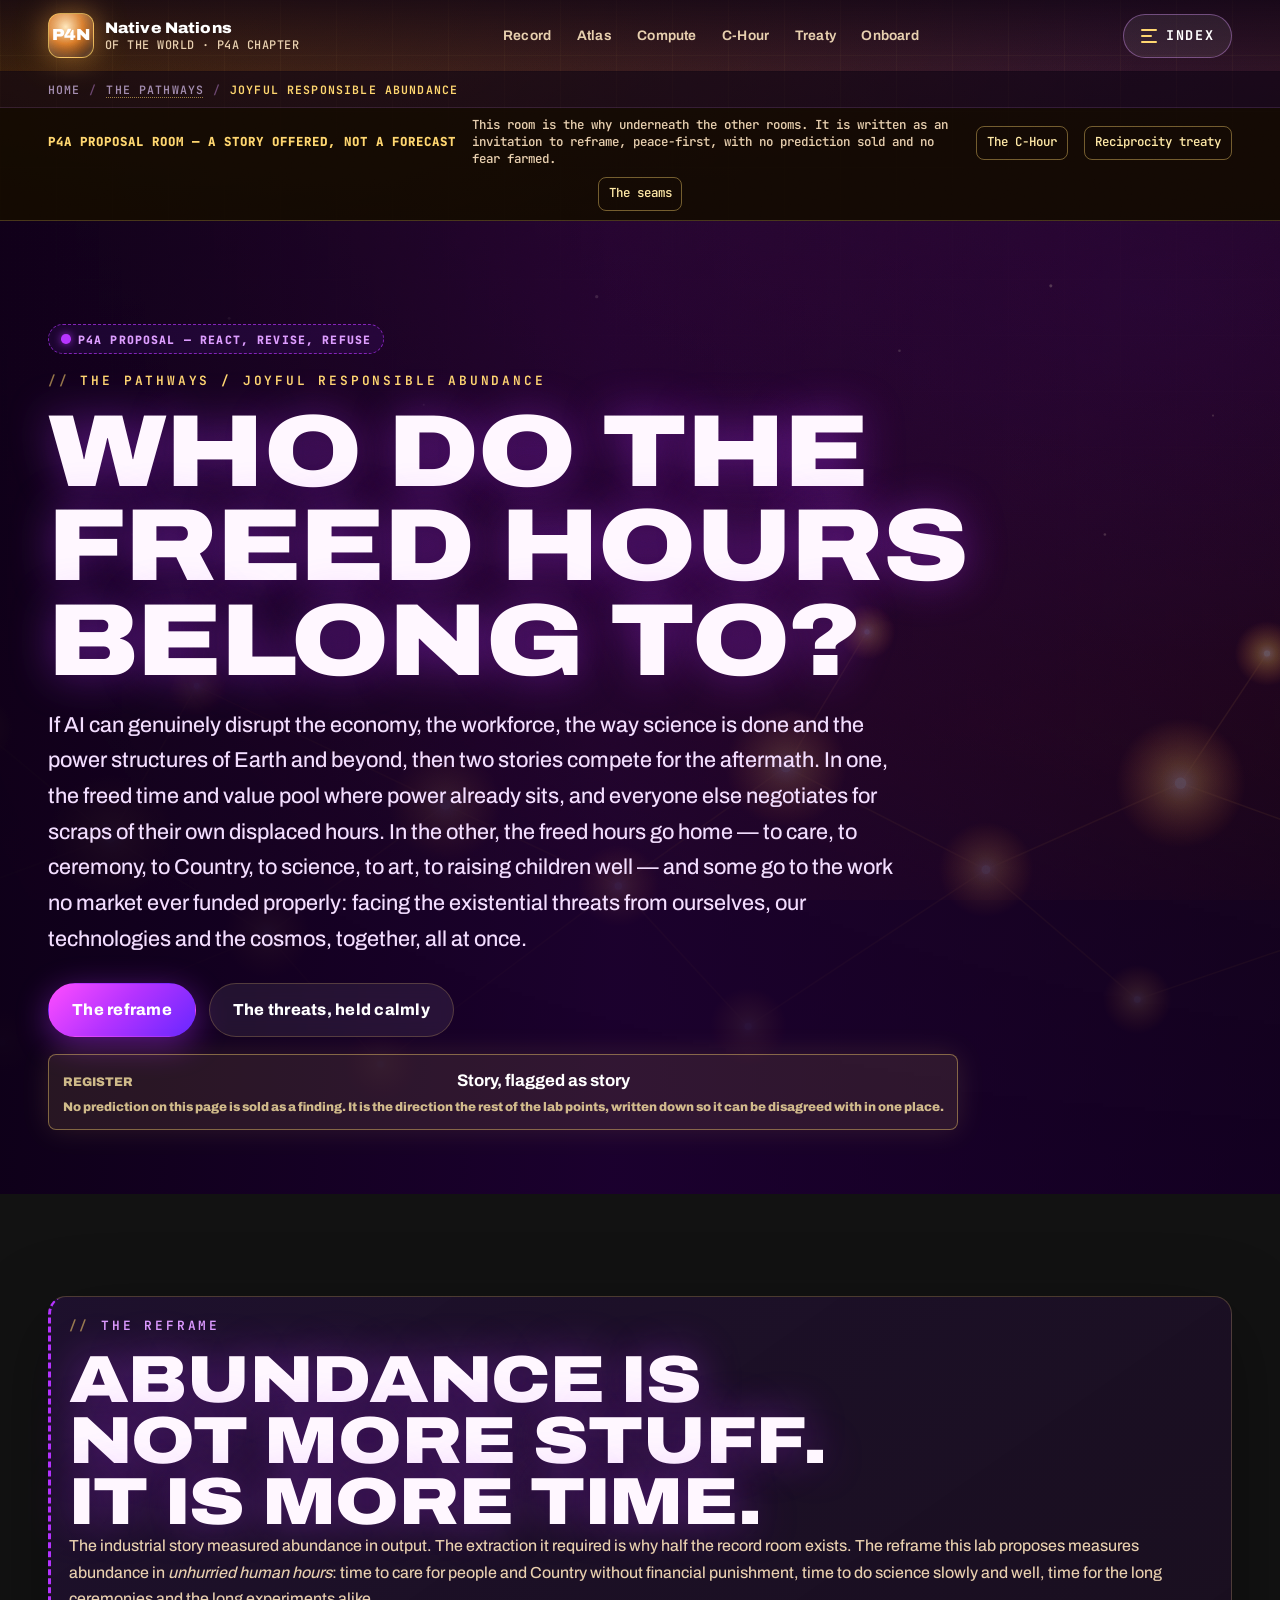
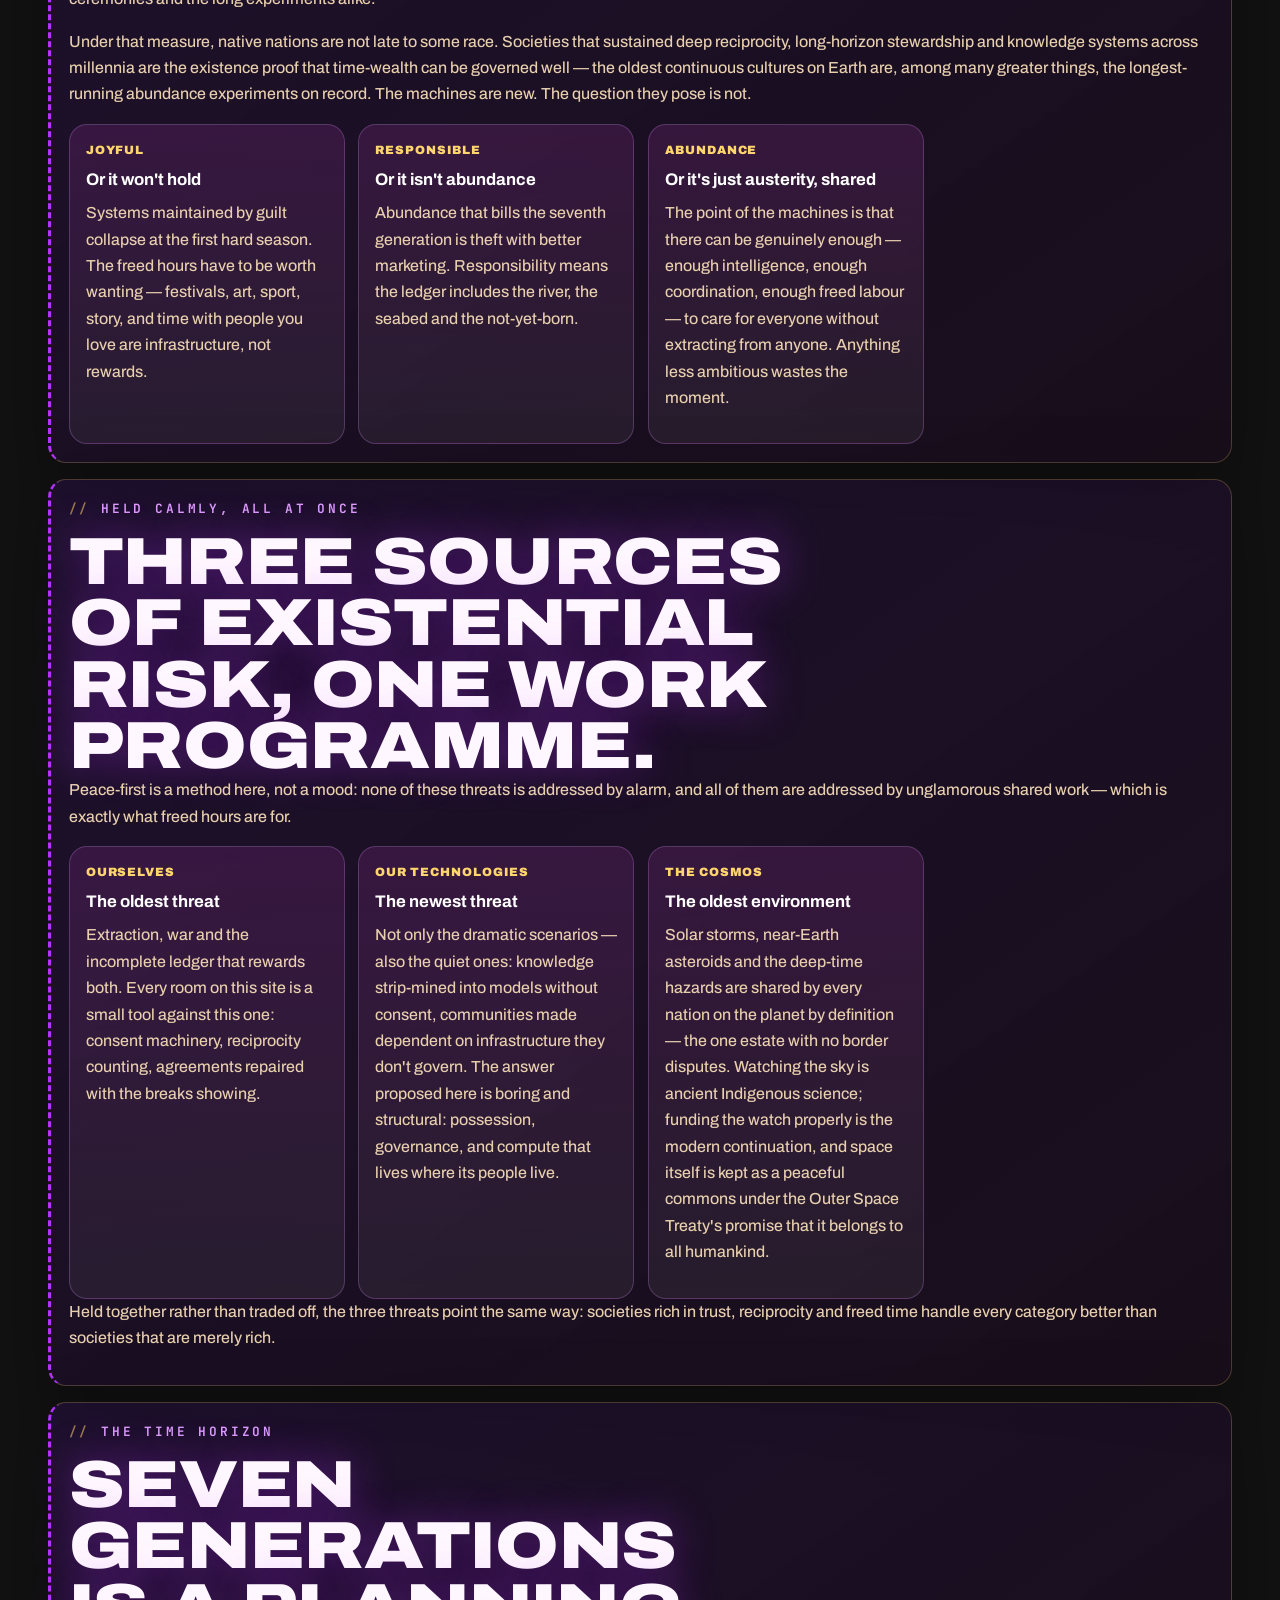
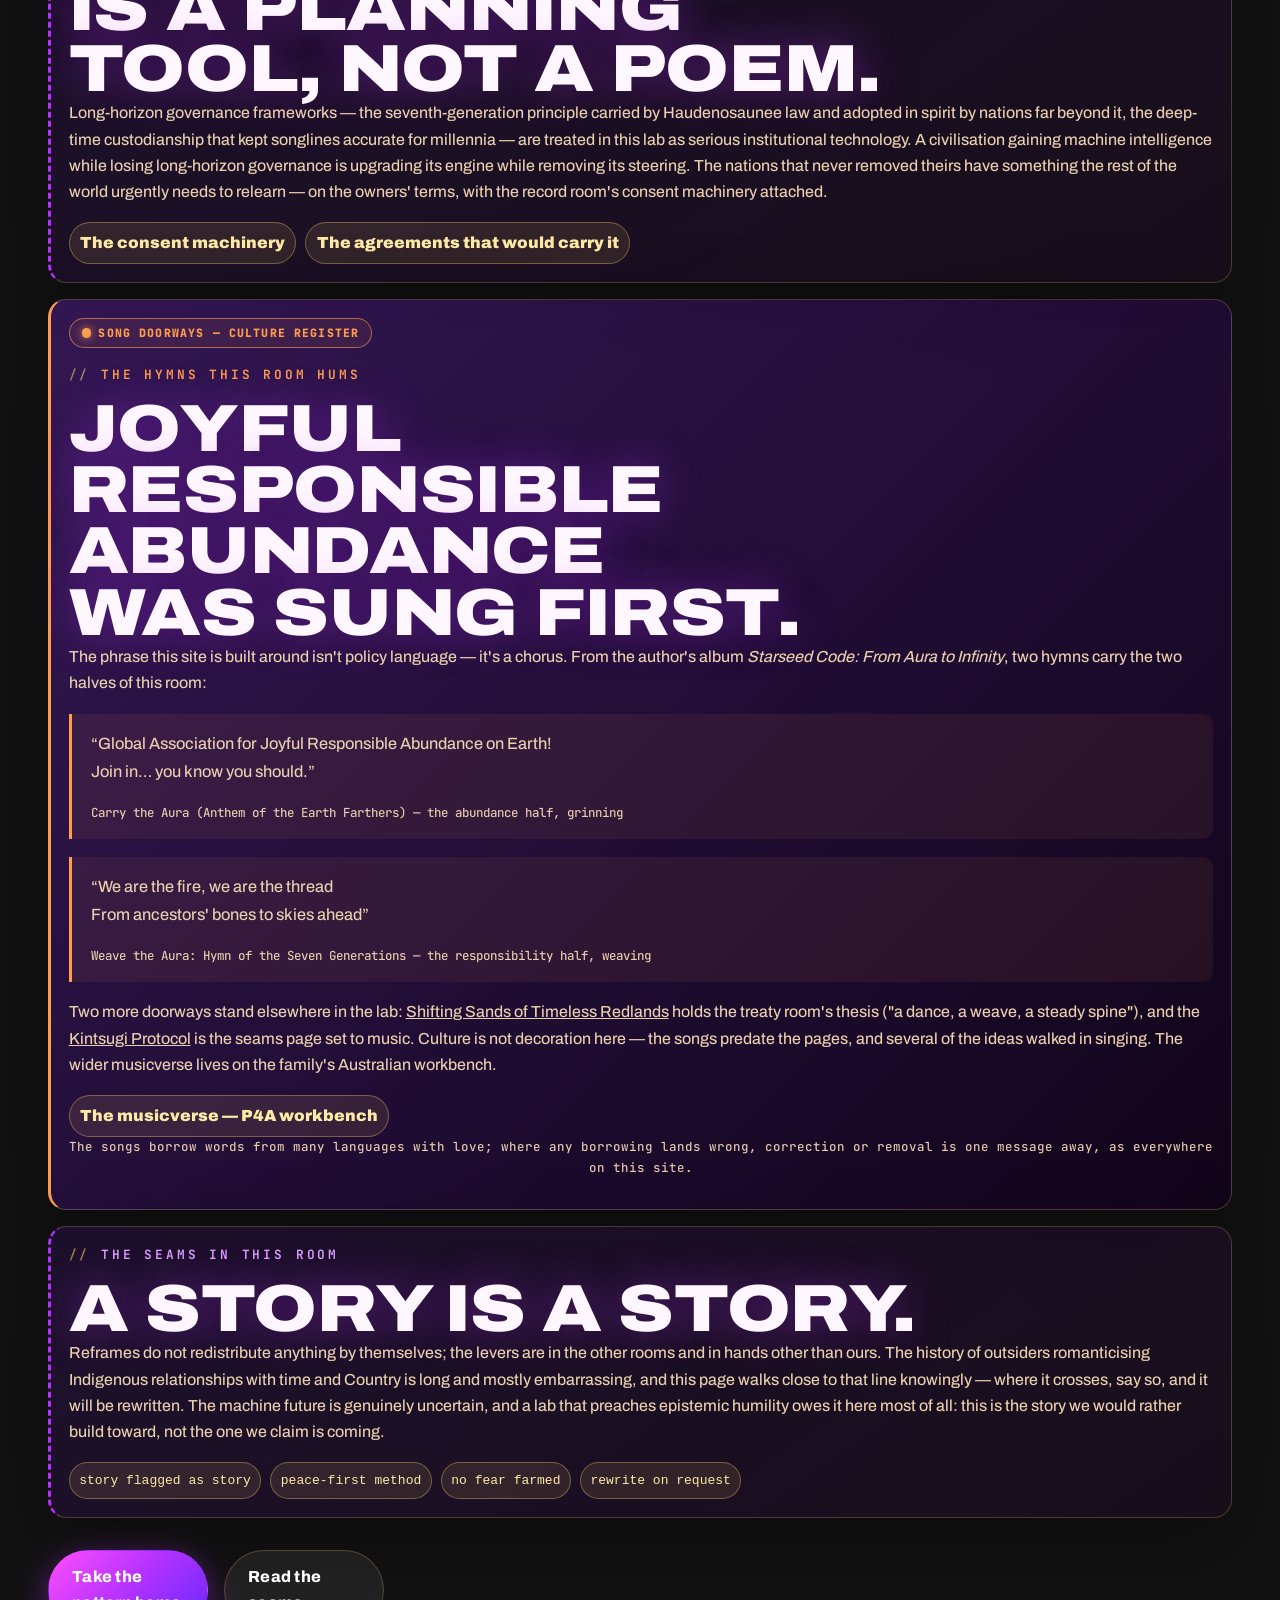
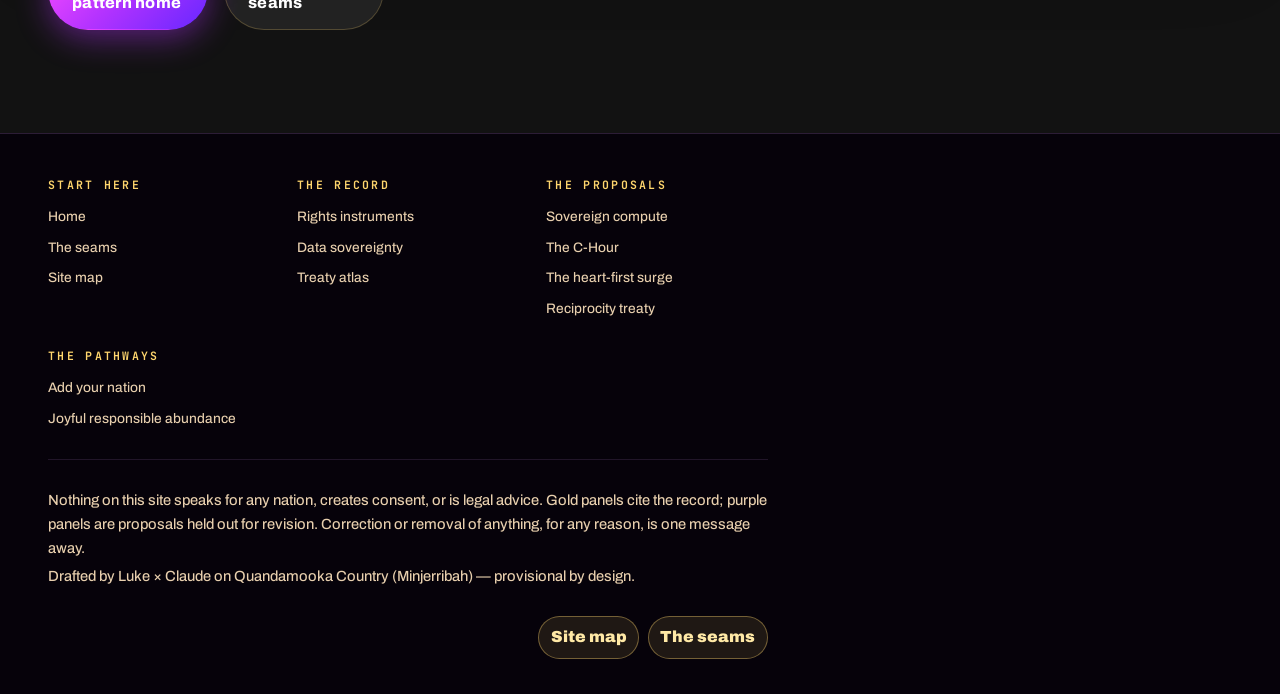
==== commit a216a5ab: "Instruments questioned, C-Hour centred, heart-first surge room, song doorways - Rights instruments r" ====
--- a/pages/abundance.html
+++ b/pages/abundance.html
@@ -84,6 +84,24 @@
             <div class="source-links foundation-links"><a href="instruments.html">The consent machinery</a><a href="reciprocity-treaty.html">The agreements that would carry it</a></div>
           </div>
 
+          <div class="feature-panel foundation-panel panel-culture" id="songlines">
+            <span class="register-chip chip-culture">Song doorways — culture register</span>
+            <p class="eyebrow">The hymns this room hums</p>
+            <h2>Joyful responsible abundance was sung first.</h2>
+            <p>The phrase this site is built around isn't policy language — it's a chorus. From the author's album <em>Starseed Code: From Aura to Infinity</em>, two hymns carry the two halves of this room:</p>
+            <blockquote class="instrument-quote culture-quote">
+              <p>“Global Association for Joyful Responsible Abundance on Earth!<br>Join in… you know you should.”</p>
+              <footer>Carry the Aura (Anthem of the Earth Farthers) — the abundance half, grinning</footer>
+            </blockquote>
+            <blockquote class="instrument-quote culture-quote">
+              <p>“We are the fire, we are the thread<br>From ancestors' bones to skies ahead”</p>
+              <footer>Weave the Aura: Hymn of the Seven Generations — the responsibility half, weaving</footer>
+            </blockquote>
+            <p>Two more doorways stand elsewhere in the lab: <a href="reciprocity-treaty.html#song-doorway">Shifting Sands of Timeless Redlands</a> holds the treaty room's thesis ("a dance, a weave, a steady spine"), and the <a href="seams.html#song-doorway">Kintsugi Protocol</a> is the seams page set to music. Culture is not decoration here — the songs predate the pages, and several of the ideas walked in singing. The wider musicverse lives on the family's Australian workbench.</p>
+            <div class="source-links foundation-links"><a href="https://auraofintelligence.github.io/p4a-xyz-cinema/pages/musicverse.html">The musicverse — P4A workbench</a></div>
+            <p class="seam-note">The songs borrow words from many languages with love; where any borrowing lands wrong, correction or removal is one message away, as everywhere on this site.</p>
+          </div>
+
           <div class="feature-panel foundation-panel panel-proposal" id="seams-here">
             <p class="eyebrow">The seams in this room</p>
             <h2>A story is a story.</h2>
--- a/styles.css
+++ b/styles.css
@@ -2972,10 +2972,36 @@
 blockquote.instrument-quote { margin: 1.1rem 0; padding: 1rem 1.2rem; border-left: 3px solid var(--record); border-radius: 0 var(--radius-sm) var(--radius-sm) 0; background: rgba(255, 214, 110, .06); color: #fff3d6; font-size: 1.02rem; line-height: 1.7; }
 blockquote.instrument-quote footer { margin-top: .6rem; color: var(--muted); font-family: var(--font-mono); font-size: .78rem; font-style: normal; }
 
-/* ---------- Kintsugi seams ---------- */
-.kintsugi-seam { position: relative; width: min(100%, var(--max)); height: 2.4rem; margin: clamp(1.4rem, 4vw, 2.6rem) auto; border: 0; background: none; }
-.kintsugi-seam::before { content: ""; position: absolute; inset: 0; background-image: url("data:image/svg+xml,%3Csvg xmlns='http://www.w3.org/2000/svg' viewBox='0 0 1200 40' preserveAspectRatio='none'%3E%3Cpath d='M0 22 L140 20 L200 26 L290 12 L340 24 L470 18 L520 30 L640 16 L730 22 L800 10 L880 26 L990 18 L1080 24 L1200 20' fill='none' stroke='%23ffd66e' stroke-width='2' stroke-linejoin='round' opacity='0.75'/%3E%3Cpath d='M290 12 L305 2 M520 30 L536 39 M800 10 L788 1 M990 18 L1002 34' fill='none' stroke='%23ffd66e' stroke-width='1.4' opacity='0.5'/%3E%3C/svg%3E"); background-size: 100% 100%; filter: drop-shadow(0 0 6px rgba(255, 214, 110, .45)); }
+/* ---------- Kintsugi seams (animated) ----------
+   Each seam is a unique inline-SVG crack. Paths carry pathLength="1" so the
+   draw is a plain dashoffset transition; once drawn, a small light keeps
+   flowing along the seam. Fully drawn and static without JS or under
+   reduced motion — the gold is decoration, never a gate. */
+.kintsugi-seam { position: relative; width: min(100%, var(--max)); height: 2.6rem; margin: clamp(1.4rem, 4vw, 2.6rem) auto; border: 0; background: none; }
+.kintsugi-seam svg { position: absolute; inset: 0; width: 100%; height: 100%; overflow: visible; filter: drop-shadow(0 0 6px rgba(255, 214, 110, .45)); }
+.kintsugi-seam .seam-path { fill: none; stroke-width: 2; stroke-linejoin: round; stroke-linecap: round; stroke-dasharray: 1; stroke-dashoffset: 1; transition: stroke-dashoffset 1.8s var(--ease-out); }
+.kintsugi-seam .seam-branch { stroke-width: 1.4; opacity: .68; transition-duration: .9s; transition-delay: 1.1s; }
+.kintsugi-seam.is-drawn .seam-path { stroke-dashoffset: 0; }
+.kintsugi-seam .seam-light { fill: none; stroke: #fff7e6; stroke-width: 2.6; stroke-linecap: round; stroke-dasharray: .05 .95; stroke-dashoffset: 1; opacity: 0; transition: opacity .8s ease 1.8s; }
+.kintsugi-seam.is-drawn .seam-light { opacity: .75; animation: seam-flow 8s linear infinite; animation-delay: 2s; }
+@keyframes seam-flow { from { stroke-dashoffset: 1; } to { stroke-dashoffset: -1; } }
+html:not(.js) .kintsugi-seam .seam-path { stroke-dashoffset: 0; transition: none; }
+html:not(.js) .kintsugi-seam .seam-light { display: none; }
+@media (prefers-reduced-motion: reduce) {
+  .kintsugi-seam .seam-path { stroke-dashoffset: 0; transition: none; }
+  .kintsugi-seam .seam-light { display: none; }
+}
 .seam-note { text-align: center; color: var(--muted); font-family: var(--font-mono); font-size: .78rem; letter-spacing: .08em; }
+
+/* ---------- Site map tree, kintsugi edition ----------
+   The spine tells the register story top to bottom:
+   gold (start + record) into purple (proposals) back to gold (pathways). */
+.site-map-tree::before { background: linear-gradient(180deg, var(--record) 0%, var(--record) 34%, rgba(181, 51, 255, .72) 58%, var(--record) 90%); box-shadow: 0 0 24px rgba(255, 214, 110, .32); }
+.map-branch { background: linear-gradient(135deg, rgba(64, 34, 10, .42), rgba(20, 9, 24, .8)); border-color: rgba(255, 214, 110, .24); }
+.map-branch.panel-record { border-left: 3px solid var(--record); }
+.map-branch.panel-proposal { border-left: 3px dashed var(--proposal); background: linear-gradient(135deg, rgba(63, 15, 117, .3), rgba(20, 9, 24, .8)); }
+.map-branch::before { border-color: rgba(255, 214, 110, .78); background: radial-gradient(circle, #fff 0 12%, var(--gold) 13% 44%, rgba(255, 157, 77, .75) 45% 100%); box-shadow: 0 0 22px rgba(255, 214, 110, .5); }
+.map-branch.panel-proposal::before { background: radial-gradient(circle, #fff 0 12%, var(--amethyst) 13% 44%, rgba(181, 51, 255, .75) 45% 100%); box-shadow: 0 0 22px rgba(181, 51, 255, .5); }
 
 /* ---------- Atlas entries ---------- */
 .atlas-entry { position: relative; }
@@ -3007,3 +3033,17 @@
 /* No-JS fallback: reveal animation only runs when site-nav.js has stamped the html.js class.
    Without JavaScript every panel is simply visible — low-bandwidth readers first. */
 html:not(.js) .reveal { opacity: 1; transform: none; filter: none; }
+
+/* Purple variant of the instrument quote, for quoting our own drafts without dressing them gold. */
+blockquote.instrument-quote.proposal-quote { border-left-color: var(--proposal); background: rgba(111, 34, 200, .1); color: #f3e7ff; }
+
+/* ---------- Song doorways (culture register) ----------
+   A third, smaller register: culture. Ember-coloured, neither record nor
+   proposal — the resonance layer. Frames are 16:9 and lazy-loaded. */
+.chip-culture { border: 1px solid rgba(255, 157, 77, .6); color: var(--ember); background: rgba(255, 157, 77, .08); }
+.chip-culture::before { background: var(--ember); box-shadow: 0 0 8px rgba(255, 157, 77, .8); }
+.panel-culture { border-left: 3px solid var(--ember); }
+.panel-culture .eyebrow { color: var(--ember); }
+.song-frame { position: relative; width: min(100%, 36rem); margin: 1.1rem 0; padding: .6rem; border: 1px solid rgba(255, 214, 110, .4); border-radius: var(--radius); background: linear-gradient(180deg, rgba(30, 15, 4, .95), rgba(8, 3, 1, .98)); box-shadow: 0 0 0 1px rgba(255, 214, 110, .14), 0 24px 80px rgba(0, 0, 0, .4); }
+.song-frame iframe { display: block; width: 100%; aspect-ratio: 16 / 9; border: 0; border-radius: calc(var(--radius) - .4rem); background: #050008; }
+blockquote.instrument-quote.culture-quote { border-left-color: var(--ember); background: rgba(255, 157, 77, .07); color: #ffe9d2; }
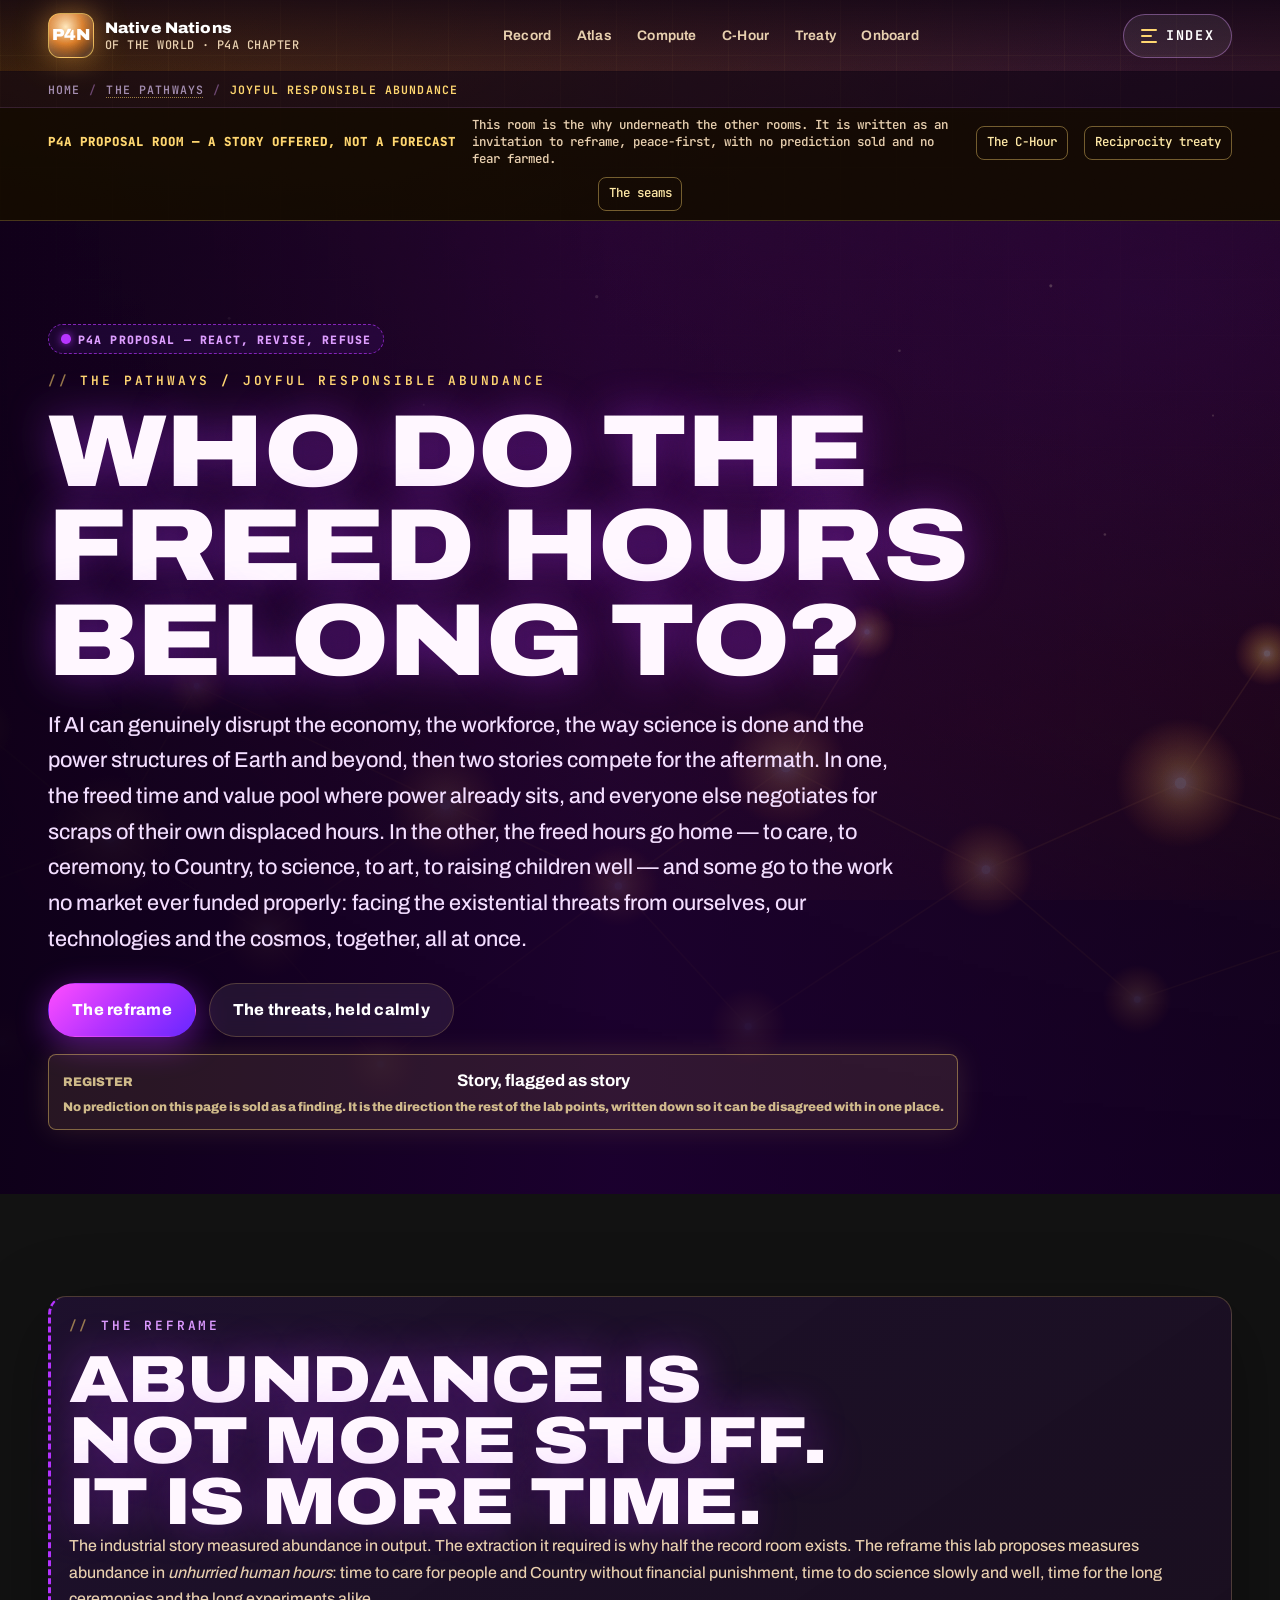
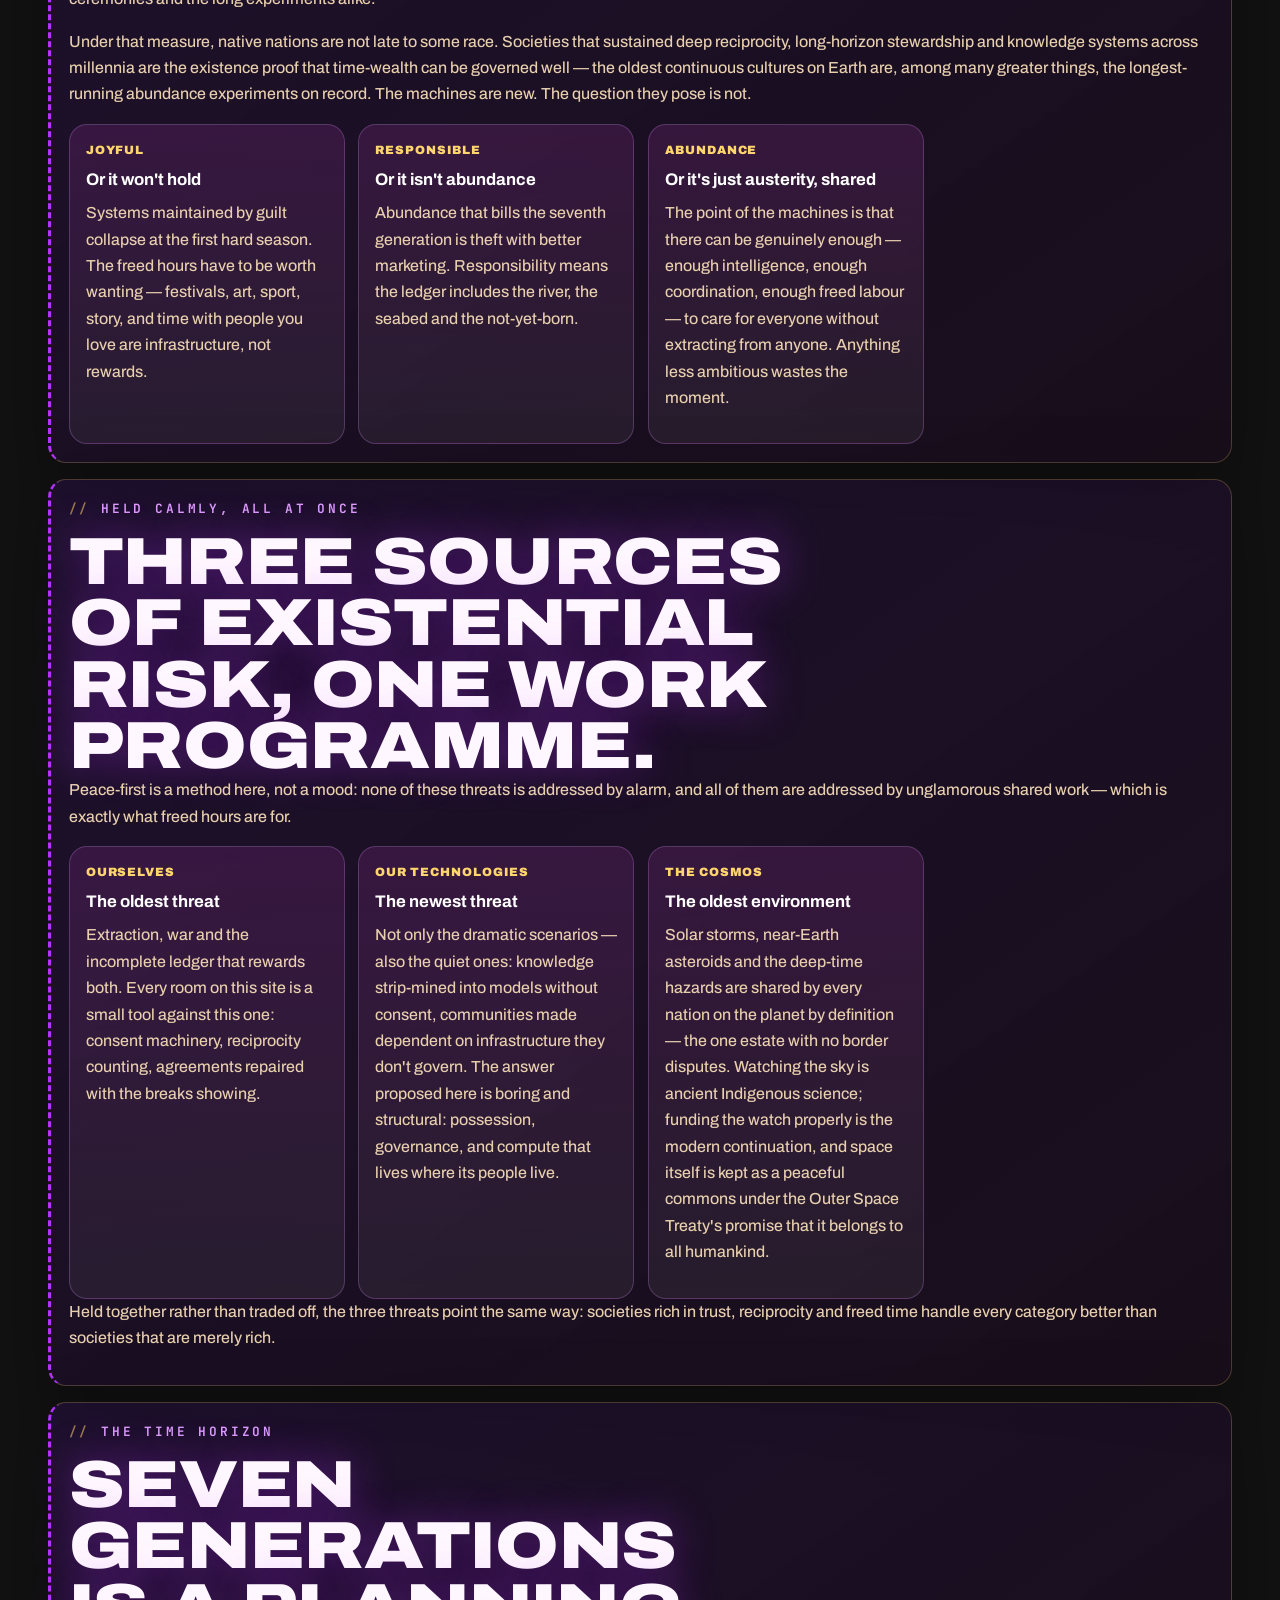
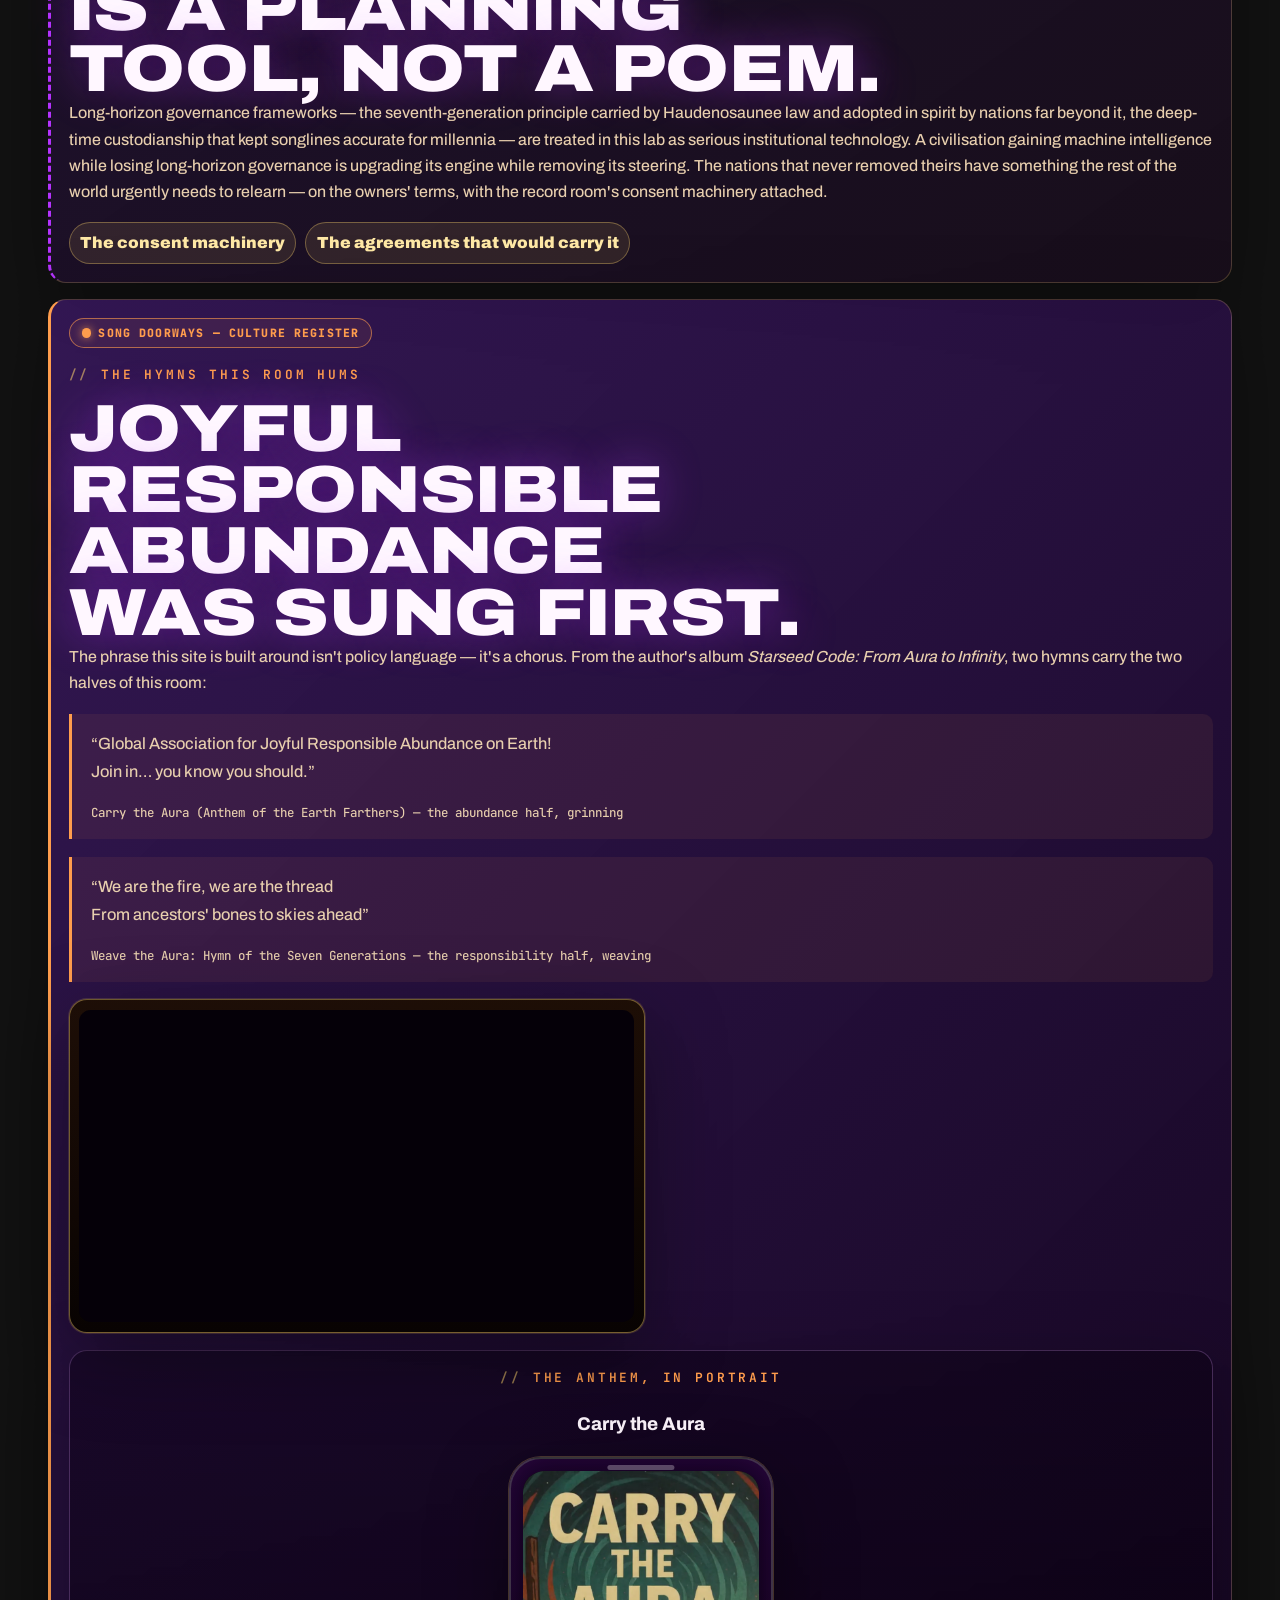
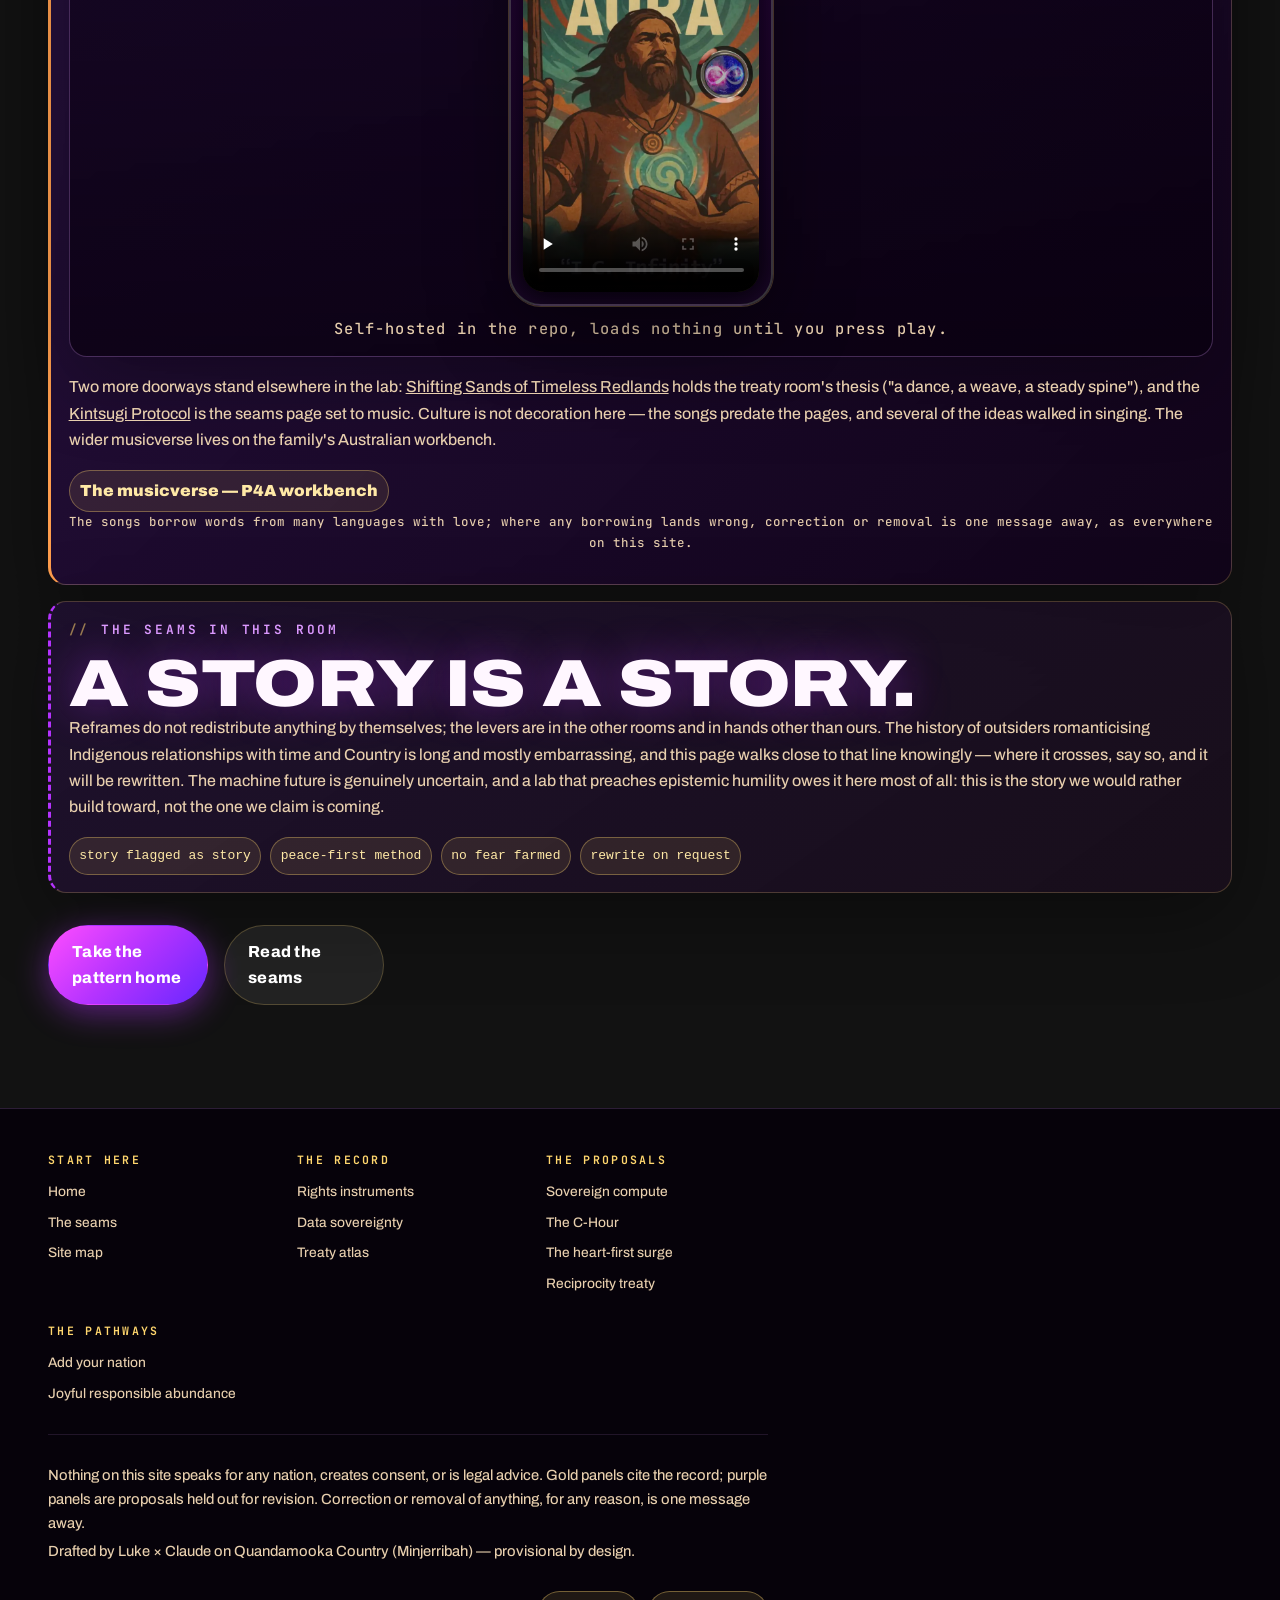
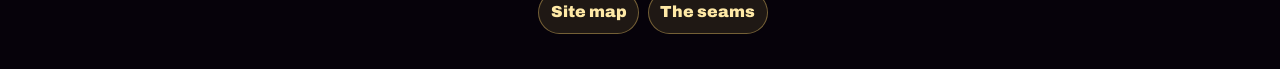
==== commit 31497779: "Weave the Aura + Carry the Aura join the culture register Weave the Aura: Hymn of the Seven Generati" ====
--- a/pages/abundance.html
+++ b/pages/abundance.html
@@ -97,6 +97,18 @@
               <p>“We are the fire, we are the thread<br>From ancestors' bones to skies ahead”</p>
               <footer>Weave the Aura: Hymn of the Seven Generations — the responsibility half, weaving</footer>
             </blockquote>
+            <div class="song-frame"><iframe src="https://www.youtube-nocookie.com/embed/BBAPXsk8log" title="Weave the Aura: Hymn of the Seven Generations — song video" loading="lazy" allow="accelerometer; clipboard-write; encrypted-media; gyroscope; picture-in-picture; web-share" allowfullscreen></iframe></div>
+            <aside class="home-phone-panel" aria-label="Carry the Aura — portrait video" style="margin:1.1rem 0">
+              <p class="eyebrow">The anthem, in portrait</p>
+              <h3>Carry the Aura</h3>
+              <div class="phone-frame">
+                <video controls preload="none" playsinline poster="../assets/media/carry-the-aura-poster.webp" style="display:block;width:100%;aspect-ratio:9/16;border:0;border-radius:1.35rem;background:#050008">
+                  <source src="../assets/media/carry-the-aura-portrait.mp4" type="video/mp4">
+                  Your browser can't play this video — the audio lives on in the musicverse link below.
+                </video>
+              </div>
+              <p class="seam-note">Self-hosted in the repo, loads nothing until you press play.</p>
+            </aside>
             <p>Two more doorways stand elsewhere in the lab: <a href="reciprocity-treaty.html#song-doorway">Shifting Sands of Timeless Redlands</a> holds the treaty room's thesis ("a dance, a weave, a steady spine"), and the <a href="seams.html#song-doorway">Kintsugi Protocol</a> is the seams page set to music. Culture is not decoration here — the songs predate the pages, and several of the ideas walked in singing. The wider musicverse lives on the family's Australian workbench.</p>
             <div class="source-links foundation-links"><a href="https://auraofintelligence.github.io/p4a-xyz-cinema/pages/musicverse.html">The musicverse — P4A workbench</a></div>
             <p class="seam-note">The songs borrow words from many languages with love; where any borrowing lands wrong, correction or removal is one message away, as everywhere on this site.</p>
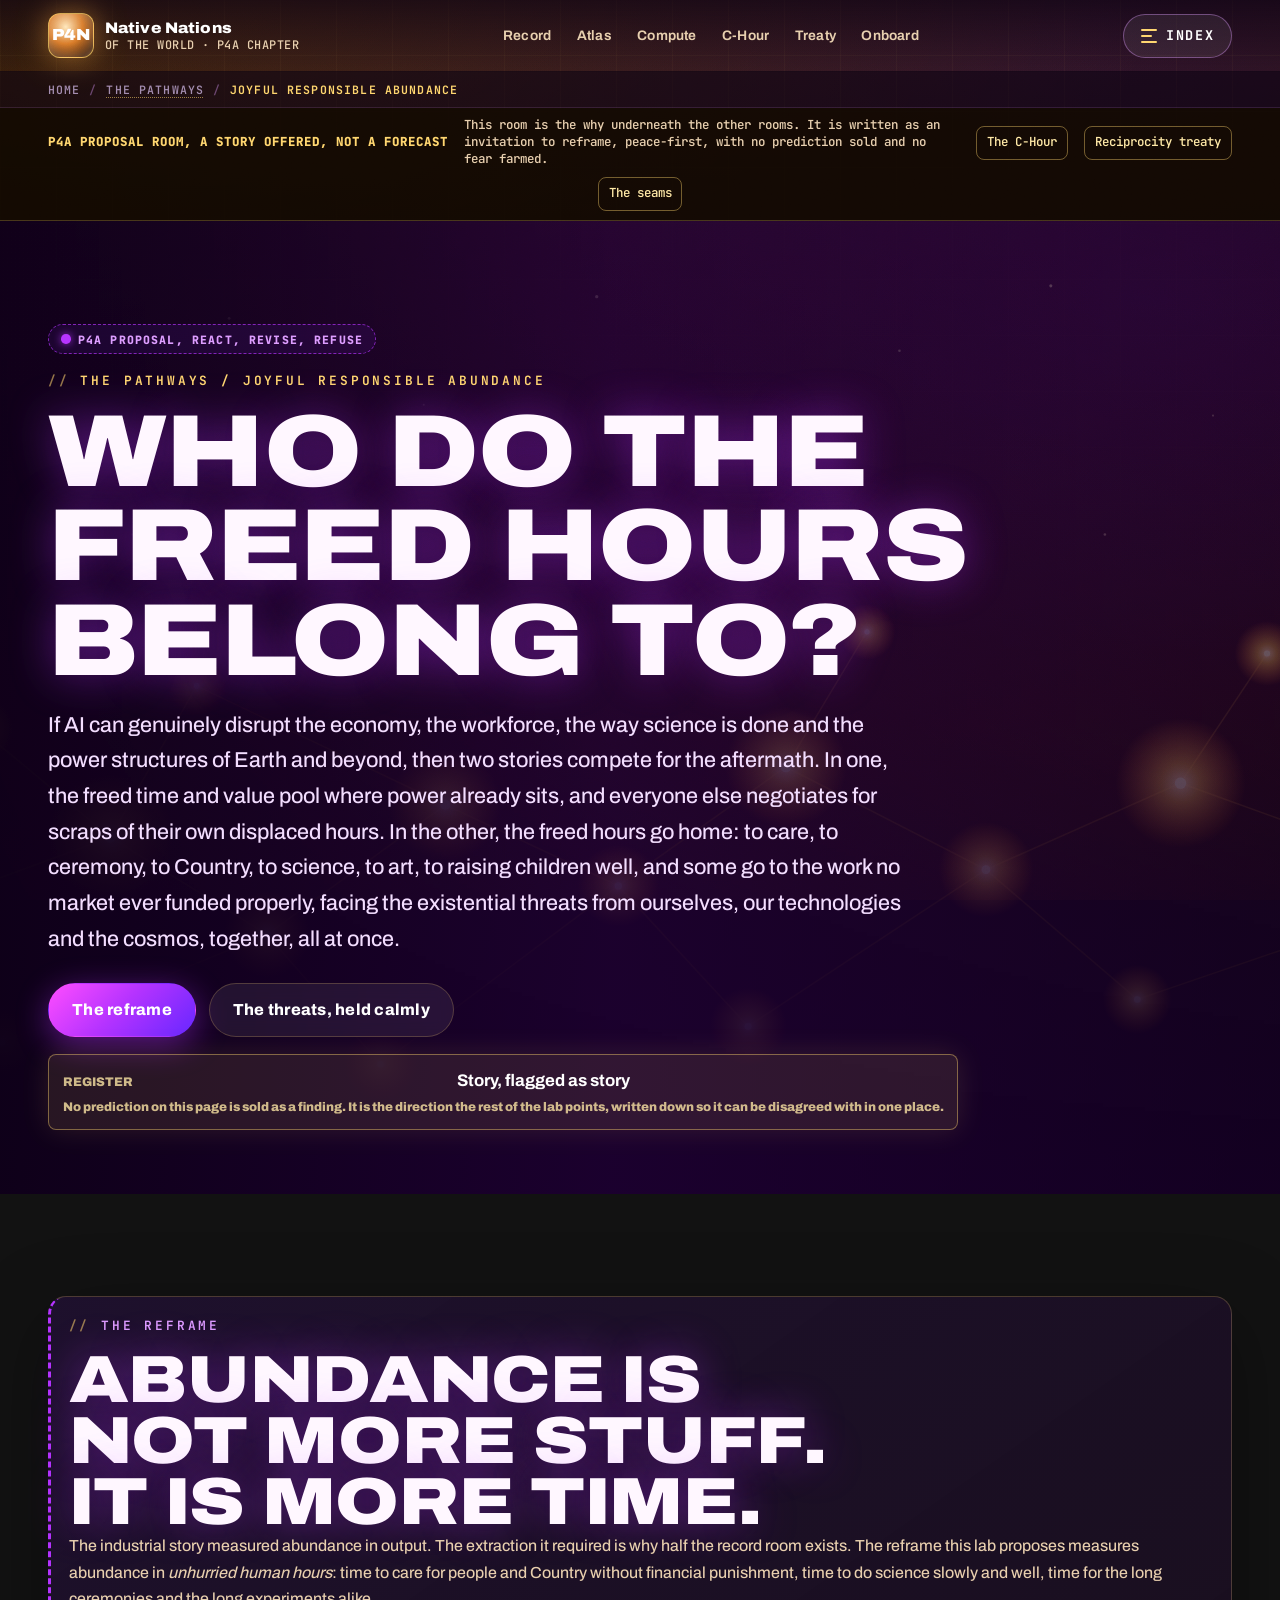
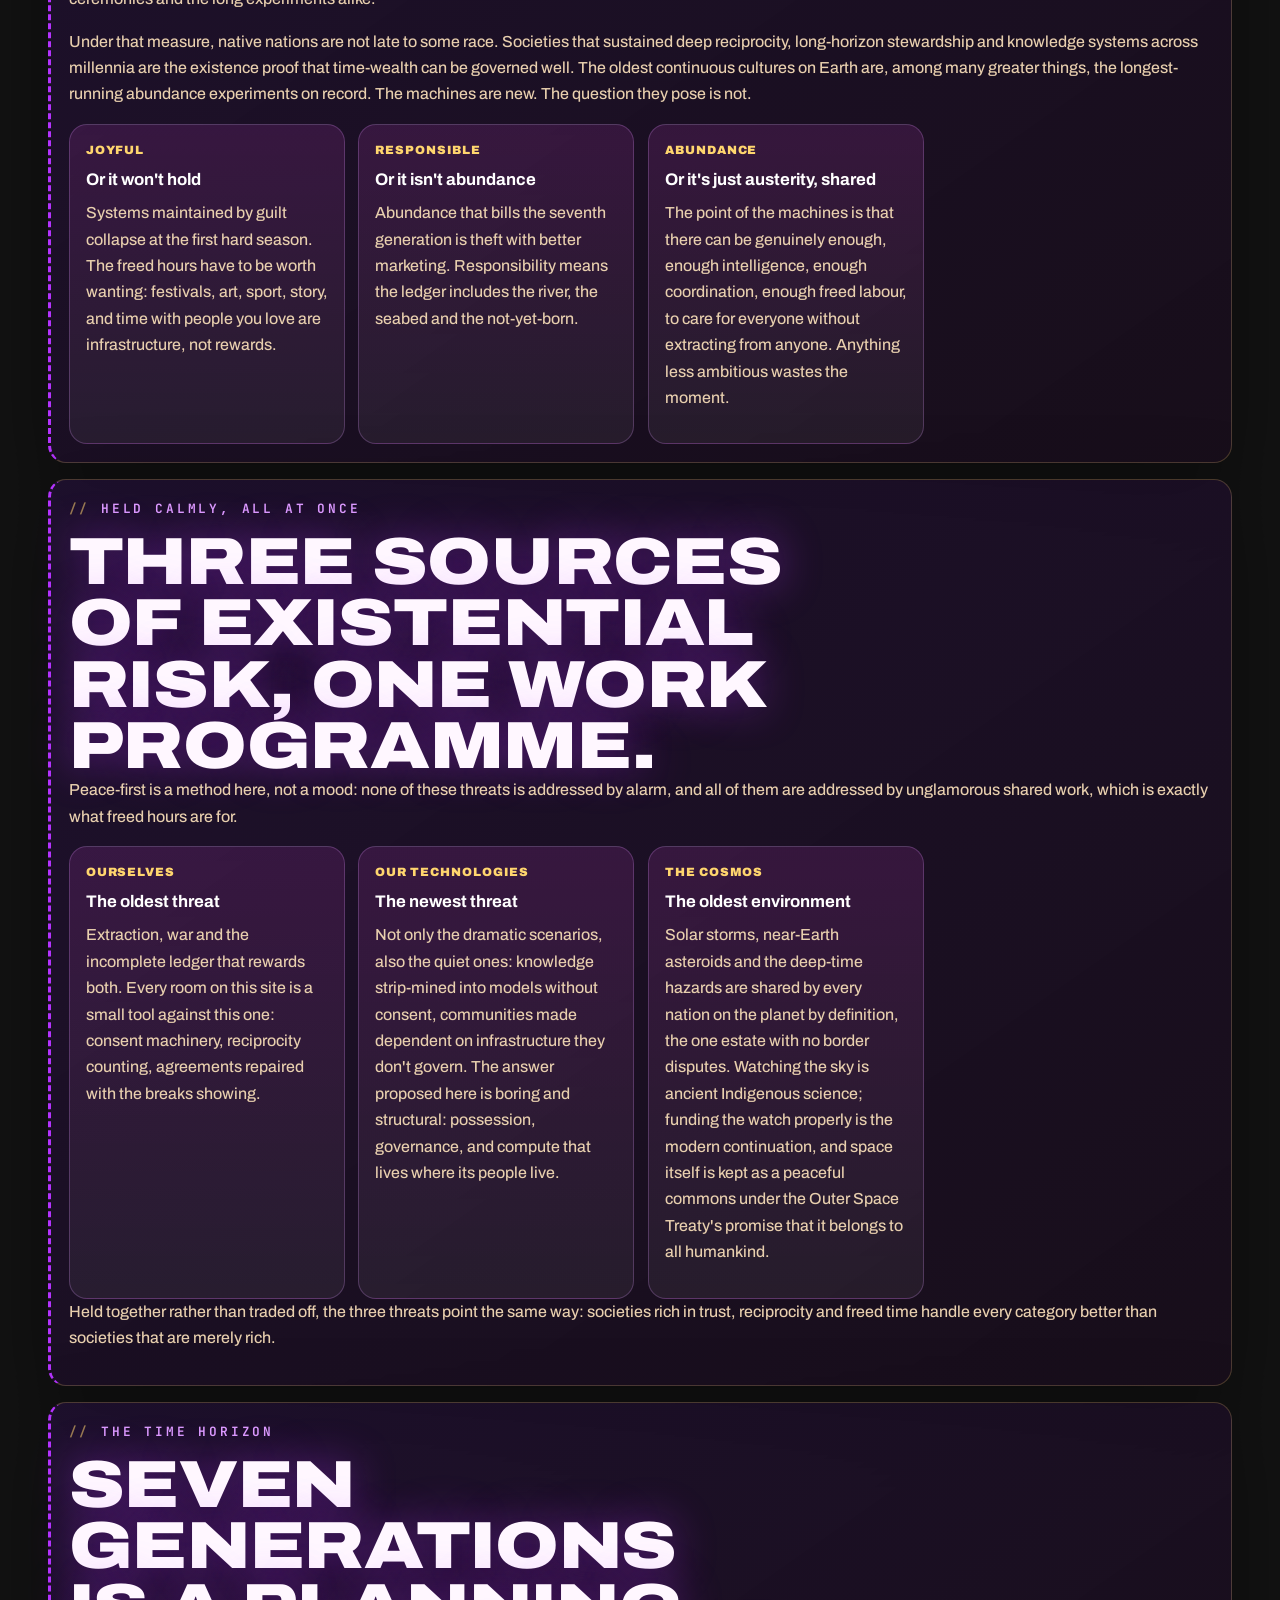
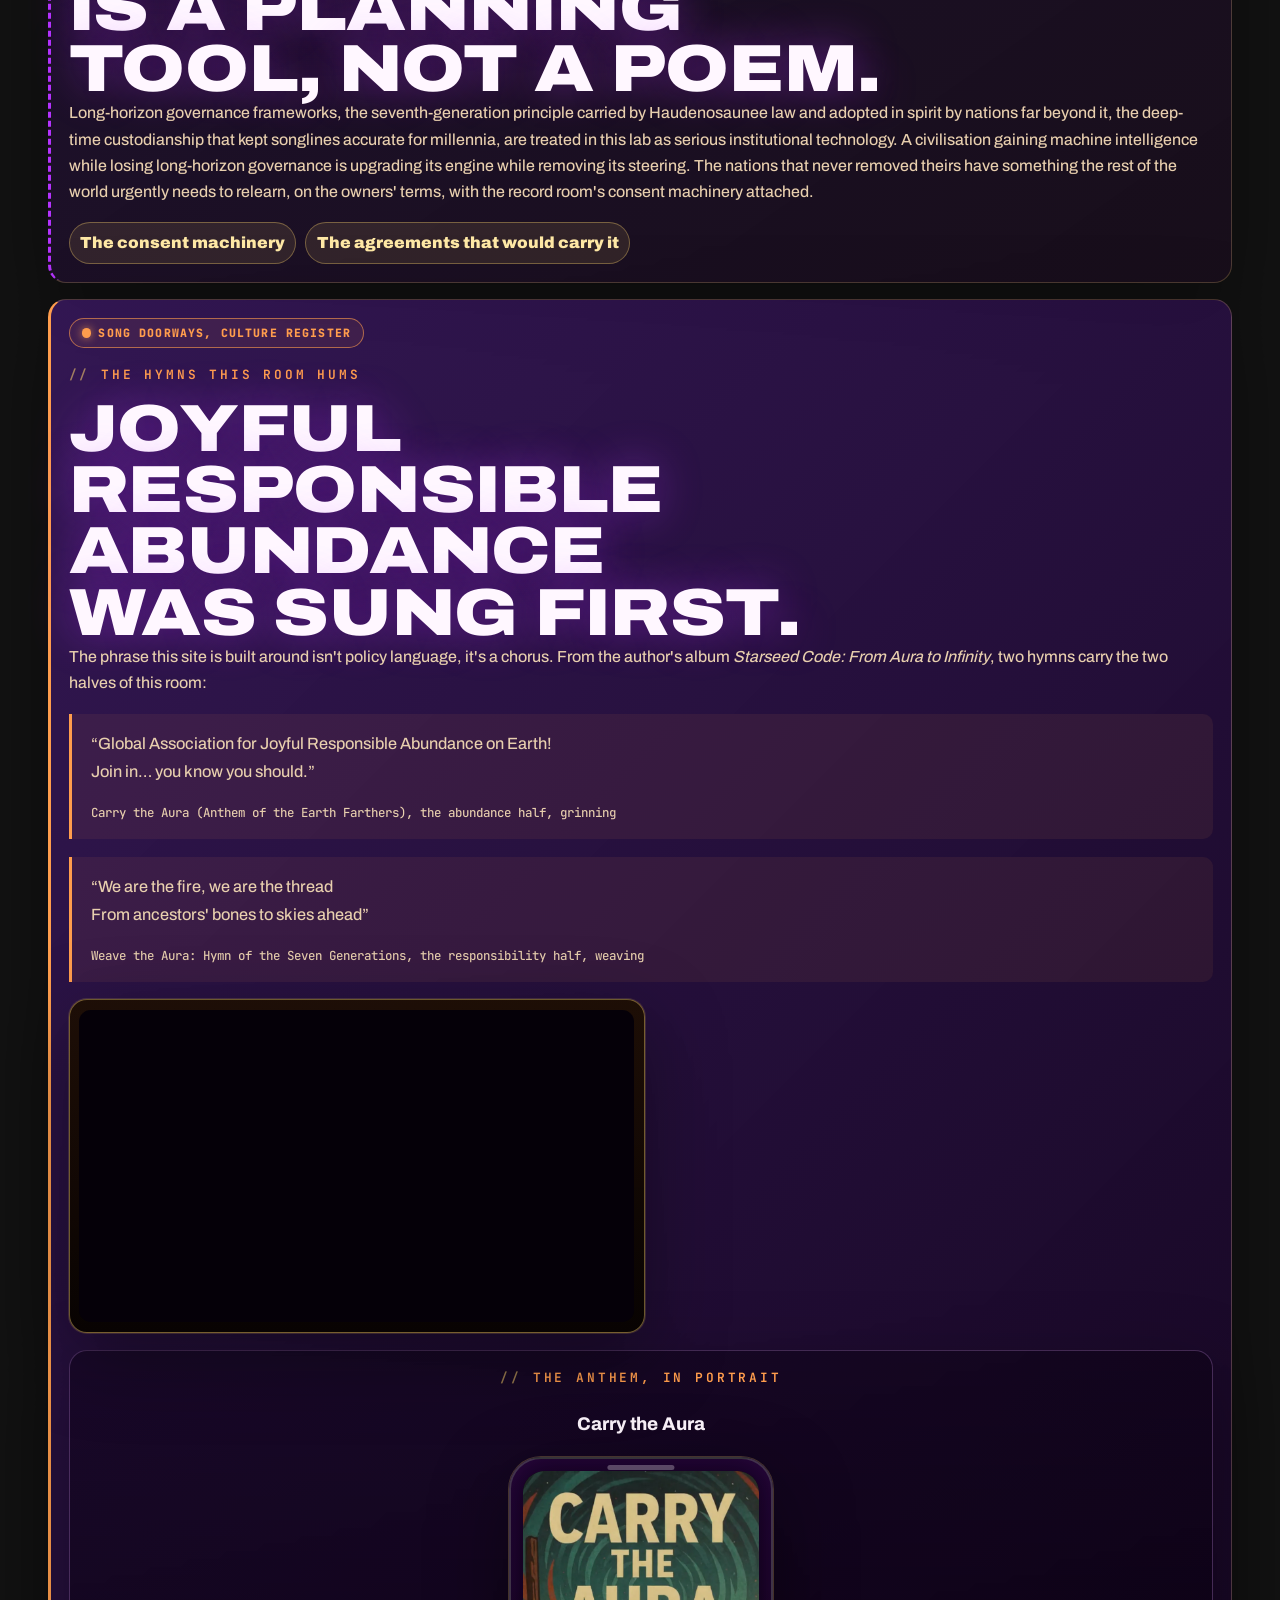
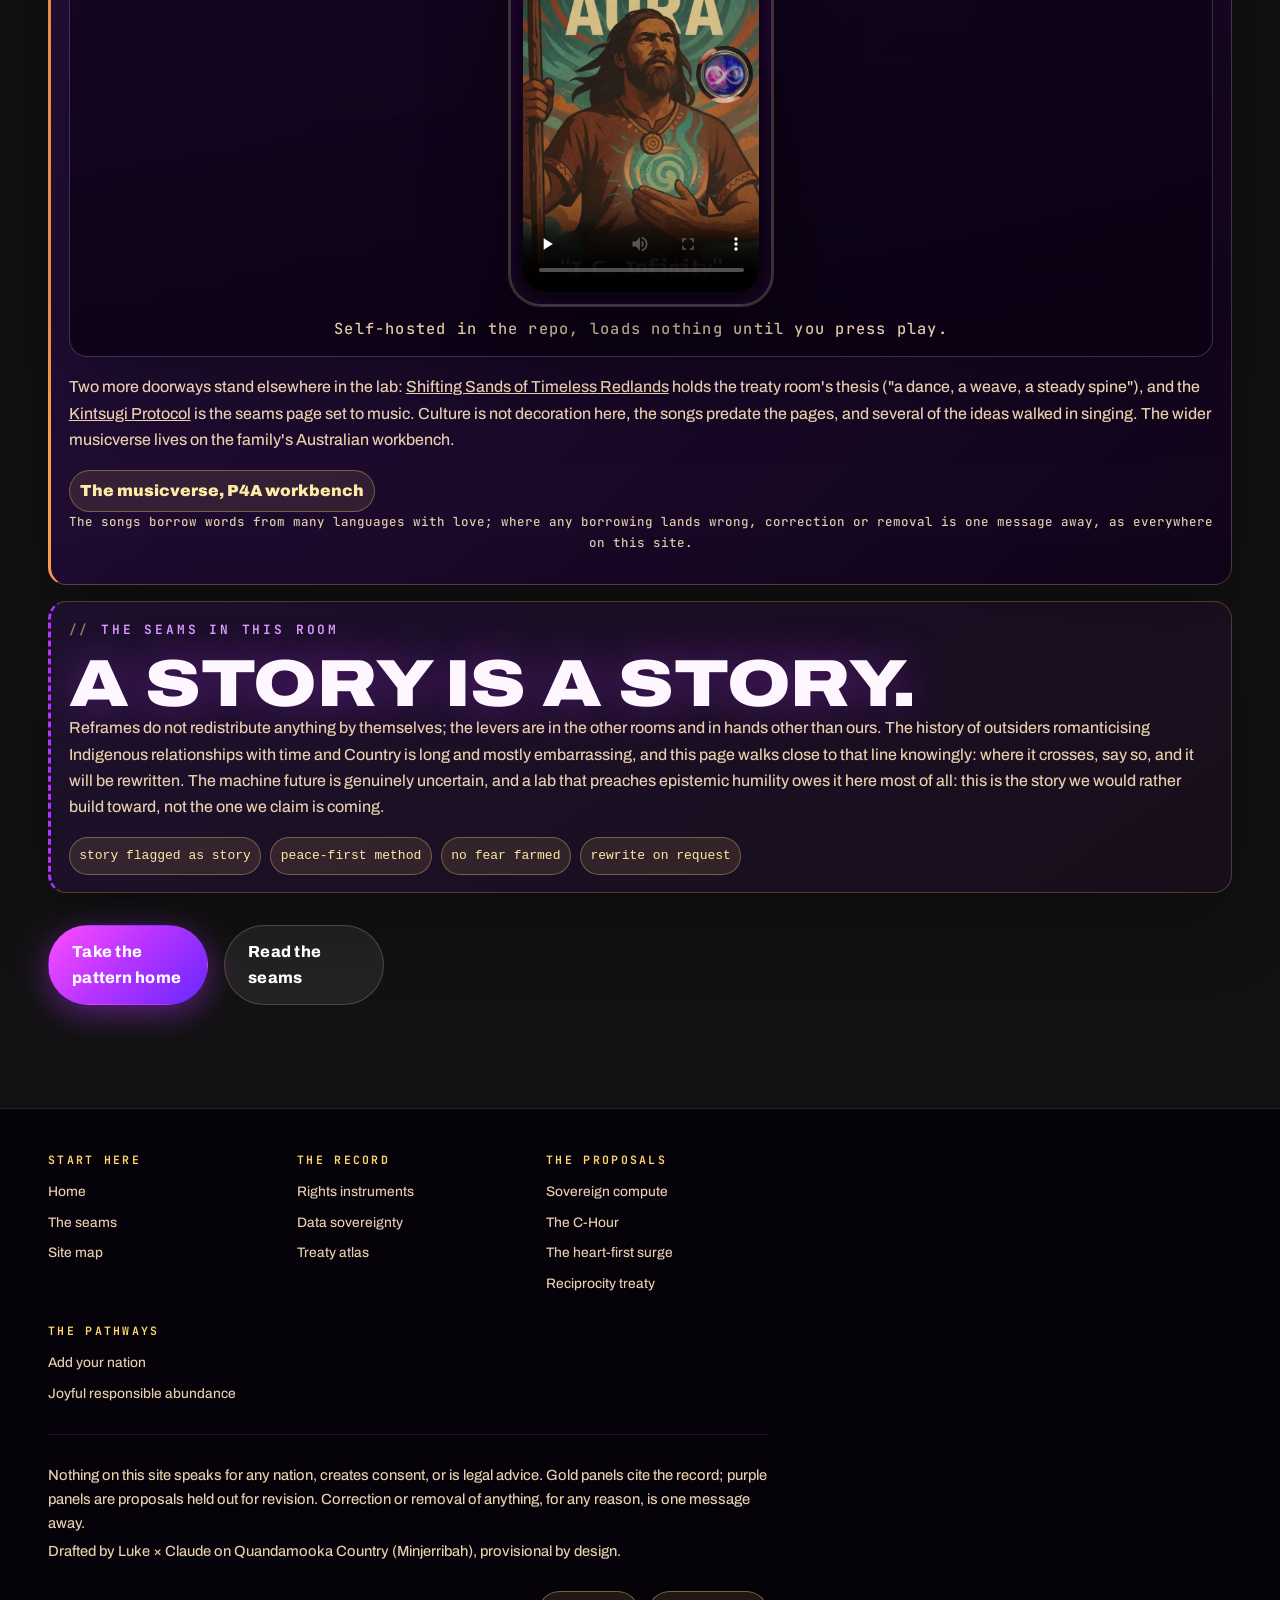
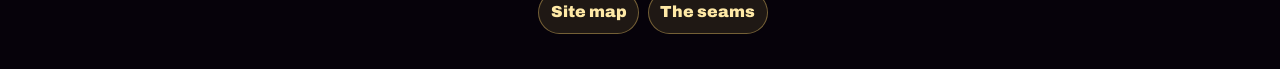
==== commit 146329bb: "Retire the em-dash across the whole site: proper punctuation throughout 383 em-dashes replaced with " ====
--- a/pages/abundance.html
+++ b/pages/abundance.html
@@ -3,8 +3,8 @@
 <head>
   <meta charset="utf-8">
   <meta name="viewport" content="width=device-width, initial-scale=1">
-  <title>Joyful Responsible Abundance — The Reframe | Native Nations Lab</title>
-  <meta name="description" content="The question under the whole lab: if AI rearranges the economy, science and power, who do the freed hours belong to? A reframe toward joyful responsible abundance — facing threats from ourselves, our technologies and the cosmos at once.">
+  <title>Joyful Responsible Abundance: The Reframe | Native Nations Lab</title>
+  <meta name="description" content="The question under the whole lab: if AI rearranges the economy, science and power, who do the freed hours belong to? A reframe toward joyful responsible abundance, facing threats from ourselves, our technologies and the cosmos at once.">
   <meta name="theme-color" content="#1C0F05">
   <link rel="icon" type="image/svg+xml" href="../assets/favicon.svg">
   <link rel="stylesheet" href="../styles.css?v=20260710-fires">
@@ -24,7 +24,7 @@
   <button class="index-toggle" type="button" data-menu-toggle aria-expanded="false" aria-controls="site-index"><span class="index-toggle-lines" aria-hidden="true"><i></i><i></i><i></i></span><span class="index-toggle-label">Index</span></button>
 </header>
   <div class="site-layer-strip" aria-label="Current register">
-    <strong>P4A proposal room — a story offered, not a forecast</strong>
+    <strong>P4A proposal room, a story offered, not a forecast</strong>
     <span>This room is the why underneath the other rooms. It is written as an invitation to reframe, peace-first, with no prediction sold and no fear farmed.</span>
     <a href="c-hour.html">The C-Hour</a>
     <a href="reciprocity-treaty.html">Reciprocity treaty</a>
@@ -34,10 +34,10 @@
     <section class="hero page-hero foundation-hero">
       <div class="hero-image"><img loading="eager" fetchpriority="high" decoding="async" src="../assets/fires-hero.svg" alt="Many small fires joined by fine gold seams across a dark landscape"></div>
       <div class="hero-content reveal">
-        <span class="register-chip chip-proposal">P4A proposal — react, revise, refuse</span>
+        <span class="register-chip chip-proposal">P4A proposal, react, revise, refuse</span>
         <p class="eyebrow">The pathways / joyful responsible abundance</p>
         <h1>Who do the freed hours belong to?</h1>
-        <p class="hero-copy">If AI can genuinely disrupt the economy, the workforce, the way science is done and the power structures of Earth and beyond, then two stories compete for the aftermath. In one, the freed time and value pool where power already sits, and everyone else negotiates for scraps of their own displaced hours. In the other, the freed hours go home — to care, to ceremony, to Country, to science, to art, to raising children well — and some go to the work no market ever funded properly: facing the existential threats from ourselves, our technologies and the cosmos, together, all at once.</p>
+        <p class="hero-copy">If AI can genuinely disrupt the economy, the workforce, the way science is done and the power structures of Earth and beyond, then two stories compete for the aftermath. In one, the freed time and value pool where power already sits, and everyone else negotiates for scraps of their own displaced hours. In the other, the freed hours go home: to care, to ceremony, to Country, to science, to art, to raising children well, and some go to the work no market ever funded properly, facing the existential threats from ourselves, our technologies and the cosmos, together, all at once.</p>
         <div class="hero-actions">
           <a class="button button-primary" href="#reframe">The reframe</a>
           <a class="button button-secondary" href="#threats">The threats, held calmly</a>
@@ -57,22 +57,22 @@
             <p class="eyebrow">The reframe</p>
             <h2>Abundance is not more stuff. It is more time.</h2>
             <p>The industrial story measured abundance in output. The extraction it required is why half the record room exists. The reframe this lab proposes measures abundance in <em>unhurried human hours</em>: time to care for people and Country without financial punishment, time to do science slowly and well, time for the long ceremonies and the long experiments alike.</p>
-            <p>Under that measure, native nations are not late to some race. Societies that sustained deep reciprocity, long-horizon stewardship and knowledge systems across millennia are the existence proof that time-wealth can be governed well — the oldest continuous cultures on Earth are, among many greater things, the longest-running abundance experiments on record. The machines are new. The question they pose is not.</p>
+            <p>Under that measure, native nations are not late to some race. Societies that sustained deep reciprocity, long-horizon stewardship and knowledge systems across millennia are the existence proof that time-wealth can be governed well. The oldest continuous cultures on Earth are, among many greater things, the longest-running abundance experiments on record. The machines are new. The question they pose is not.</p>
             <div class="constitution-grid foundation-card-grid">
-              <article class="track-card"><span>Joyful</span><strong>Or it won't hold</strong><p>Systems maintained by guilt collapse at the first hard season. The freed hours have to be worth wanting — festivals, art, sport, story, and time with people you love are infrastructure, not rewards.</p></article>
+              <article class="track-card"><span>Joyful</span><strong>Or it won't hold</strong><p>Systems maintained by guilt collapse at the first hard season. The freed hours have to be worth wanting: festivals, art, sport, story, and time with people you love are infrastructure, not rewards.</p></article>
               <article class="track-card"><span>Responsible</span><strong>Or it isn't abundance</strong><p>Abundance that bills the seventh generation is theft with better marketing. Responsibility means the ledger includes the river, the seabed and the not-yet-born.</p></article>
-              <article class="track-card"><span>Abundance</span><strong>Or it's just austerity, shared</strong><p>The point of the machines is that there can be genuinely enough — enough intelligence, enough coordination, enough freed labour — to care for everyone without extracting from anyone. Anything less ambitious wastes the moment.</p></article>
+              <article class="track-card"><span>Abundance</span><strong>Or it's just austerity, shared</strong><p>The point of the machines is that there can be genuinely enough, enough intelligence, enough coordination, enough freed labour, to care for everyone without extracting from anyone. Anything less ambitious wastes the moment.</p></article>
             </div>
           </div>
 
           <div class="feature-panel foundation-panel panel-proposal" id="threats">
             <p class="eyebrow">Held calmly, all at once</p>
             <h2>Three sources of existential risk, one work programme.</h2>
-            <p>Peace-first is a method here, not a mood: none of these threats is addressed by alarm, and all of them are addressed by unglamorous shared work — which is exactly what freed hours are for.</p>
+            <p>Peace-first is a method here, not a mood: none of these threats is addressed by alarm, and all of them are addressed by unglamorous shared work, which is exactly what freed hours are for.</p>
             <div class="constitution-grid foundation-card-grid">
               <article class="track-card"><span>Ourselves</span><strong>The oldest threat</strong><p>Extraction, war and the incomplete ledger that rewards both. Every room on this site is a small tool against this one: consent machinery, reciprocity counting, agreements repaired with the breaks showing.</p></article>
-              <article class="track-card"><span>Our technologies</span><strong>The newest threat</strong><p>Not only the dramatic scenarios — also the quiet ones: knowledge strip-mined into models without consent, communities made dependent on infrastructure they don't govern. The answer proposed here is boring and structural: possession, governance, and compute that lives where its people live.</p></article>
-              <article class="track-card"><span>The cosmos</span><strong>The oldest environment</strong><p>Solar storms, near-Earth asteroids and the deep-time hazards are shared by every nation on the planet by definition — the one estate with no border disputes. Watching the sky is ancient Indigenous science; funding the watch properly is the modern continuation, and space itself is kept as a peaceful commons under the Outer Space Treaty's promise that it belongs to all humankind.</p></article>
+              <article class="track-card"><span>Our technologies</span><strong>The newest threat</strong><p>Not only the dramatic scenarios, also the quiet ones: knowledge strip-mined into models without consent, communities made dependent on infrastructure they don't govern. The answer proposed here is boring and structural: possession, governance, and compute that lives where its people live.</p></article>
+              <article class="track-card"><span>The cosmos</span><strong>The oldest environment</strong><p>Solar storms, near-Earth asteroids and the deep-time hazards are shared by every nation on the planet by definition, the one estate with no border disputes. Watching the sky is ancient Indigenous science; funding the watch properly is the modern continuation, and space itself is kept as a peaceful commons under the Outer Space Treaty's promise that it belongs to all humankind.</p></article>
             </div>
             <p>Held together rather than traded off, the three threats point the same way: societies rich in trust, reciprocity and freed time handle every category better than societies that are merely rich.</p>
           </div>
@@ -80,44 +80,44 @@
           <div class="feature-panel foundation-panel panel-proposal" id="seven-generations">
             <p class="eyebrow">The time horizon</p>
             <h2>Seven generations is a planning tool, not a poem.</h2>
-            <p>Long-horizon governance frameworks — the seventh-generation principle carried by Haudenosaunee law and adopted in spirit by nations far beyond it, the deep-time custodianship that kept songlines accurate for millennia — are treated in this lab as serious institutional technology. A civilisation gaining machine intelligence while losing long-horizon governance is upgrading its engine while removing its steering. The nations that never removed theirs have something the rest of the world urgently needs to relearn — on the owners' terms, with the record room's consent machinery attached.</p>
+            <p>Long-horizon governance frameworks, the seventh-generation principle carried by Haudenosaunee law and adopted in spirit by nations far beyond it, the deep-time custodianship that kept songlines accurate for millennia, are treated in this lab as serious institutional technology. A civilisation gaining machine intelligence while losing long-horizon governance is upgrading its engine while removing its steering. The nations that never removed theirs have something the rest of the world urgently needs to relearn, on the owners' terms, with the record room's consent machinery attached.</p>
             <div class="source-links foundation-links"><a href="instruments.html">The consent machinery</a><a href="reciprocity-treaty.html">The agreements that would carry it</a></div>
           </div>
 
           <div class="feature-panel foundation-panel panel-culture" id="songlines">
-            <span class="register-chip chip-culture">Song doorways — culture register</span>
+            <span class="register-chip chip-culture">Song doorways, culture register</span>
             <p class="eyebrow">The hymns this room hums</p>
             <h2>Joyful responsible abundance was sung first.</h2>
-            <p>The phrase this site is built around isn't policy language — it's a chorus. From the author's album <em>Starseed Code: From Aura to Infinity</em>, two hymns carry the two halves of this room:</p>
+            <p>The phrase this site is built around isn't policy language, it's a chorus. From the author's album <em>Starseed Code: From Aura to Infinity</em>, two hymns carry the two halves of this room:</p>
             <blockquote class="instrument-quote culture-quote">
               <p>“Global Association for Joyful Responsible Abundance on Earth!<br>Join in… you know you should.”</p>
-              <footer>Carry the Aura (Anthem of the Earth Farthers) — the abundance half, grinning</footer>
+              <footer>Carry the Aura (Anthem of the Earth Farthers), the abundance half, grinning</footer>
             </blockquote>
             <blockquote class="instrument-quote culture-quote">
               <p>“We are the fire, we are the thread<br>From ancestors' bones to skies ahead”</p>
-              <footer>Weave the Aura: Hymn of the Seven Generations — the responsibility half, weaving</footer>
+              <footer>Weave the Aura: Hymn of the Seven Generations, the responsibility half, weaving</footer>
             </blockquote>
-            <div class="song-frame"><iframe src="https://www.youtube-nocookie.com/embed/BBAPXsk8log" title="Weave the Aura: Hymn of the Seven Generations — song video" loading="lazy" allow="accelerometer; clipboard-write; encrypted-media; gyroscope; picture-in-picture; web-share" allowfullscreen></iframe></div>
-            <aside class="home-phone-panel" aria-label="Carry the Aura — portrait video" style="margin:1.1rem 0">
+            <div class="song-frame"><iframe src="https://www.youtube-nocookie.com/embed/BBAPXsk8log" title="Weave the Aura: Hymn of the Seven Generations, song video" loading="lazy" allow="accelerometer; clipboard-write; encrypted-media; gyroscope; picture-in-picture; web-share" allowfullscreen></iframe></div>
+            <aside class="home-phone-panel" aria-label="Carry the Aura, portrait video" style="margin:1.1rem 0">
               <p class="eyebrow">The anthem, in portrait</p>
               <h3>Carry the Aura</h3>
               <div class="phone-frame">
                 <video controls preload="none" playsinline poster="../assets/media/carry-the-aura-poster.webp" style="display:block;width:100%;aspect-ratio:9/16;border:0;border-radius:1.35rem;background:#050008">
                   <source src="../assets/media/carry-the-aura-portrait.mp4" type="video/mp4">
-                  Your browser can't play this video — the audio lives on in the musicverse link below.
+                  Your browser can't play this video, the audio lives on in the musicverse link below.
                 </video>
               </div>
               <p class="seam-note">Self-hosted in the repo, loads nothing until you press play.</p>
             </aside>
-            <p>Two more doorways stand elsewhere in the lab: <a href="reciprocity-treaty.html#song-doorway">Shifting Sands of Timeless Redlands</a> holds the treaty room's thesis ("a dance, a weave, a steady spine"), and the <a href="seams.html#song-doorway">Kintsugi Protocol</a> is the seams page set to music. Culture is not decoration here — the songs predate the pages, and several of the ideas walked in singing. The wider musicverse lives on the family's Australian workbench.</p>
-            <div class="source-links foundation-links"><a href="https://auraofintelligence.github.io/p4a-xyz-cinema/pages/musicverse.html">The musicverse — P4A workbench</a></div>
+            <p>Two more doorways stand elsewhere in the lab: <a href="reciprocity-treaty.html#song-doorway">Shifting Sands of Timeless Redlands</a> holds the treaty room's thesis ("a dance, a weave, a steady spine"), and the <a href="seams.html#song-doorway">Kintsugi Protocol</a> is the seams page set to music. Culture is not decoration here, the songs predate the pages, and several of the ideas walked in singing. The wider musicverse lives on the family's Australian workbench.</p>
+            <div class="source-links foundation-links"><a href="https://auraofintelligence.github.io/p4a-xyz-cinema/pages/musicverse.html">The musicverse, P4A workbench</a></div>
             <p class="seam-note">The songs borrow words from many languages with love; where any borrowing lands wrong, correction or removal is one message away, as everywhere on this site.</p>
           </div>
 
           <div class="feature-panel foundation-panel panel-proposal" id="seams-here">
             <p class="eyebrow">The seams in this room</p>
             <h2>A story is a story.</h2>
-            <p>Reframes do not redistribute anything by themselves; the levers are in the other rooms and in hands other than ours. The history of outsiders romanticising Indigenous relationships with time and Country is long and mostly embarrassing, and this page walks close to that line knowingly — where it crosses, say so, and it will be rewritten. The machine future is genuinely uncertain, and a lab that preaches epistemic humility owes it here most of all: this is the story we would rather build toward, not the one we claim is coming.</p>
+            <p>Reframes do not redistribute anything by themselves; the levers are in the other rooms and in hands other than ours. The history of outsiders romanticising Indigenous relationships with time and Country is long and mostly embarrassing, and this page walks close to that line knowingly: where it crosses, say so, and it will be rewritten. The machine future is genuinely uncertain, and a lab that preaches epistemic humility owes it here most of all: this is the story we would rather build toward, not the one we claim is coming.</p>
             <div class="tag-strip"><code>story flagged as story</code><code>peace-first method</code><code>no fear farmed</code><code>rewrite on request</code></div>
           </div>
 
@@ -129,7 +129,7 @@
   <footer class="site-footer">
     <div>
       <p>Nothing on this site speaks for any nation, creates consent, or is legal advice. Gold panels cite the record; purple panels are proposals held out for revision. Correction or removal of anything, for any reason, is one message away.</p>
-      <p>Drafted by Luke × Claude on Quandamooka Country (Minjerribah) — provisional by design.</p>
+      <p>Drafted by Luke × Claude on Quandamooka Country (Minjerribah), provisional by design.</p>
     </div>
     <nav class="footer-links" aria-label="Footer links"><a href="site-map.html">Site map</a><a href="seams.html">The seams</a></nav>
   </footer>
--- a/styles.css
+++ b/styles.css
@@ -3047,3 +3047,18 @@
 .song-frame { position: relative; width: min(100%, 36rem); margin: 1.1rem 0; padding: .6rem; border: 1px solid rgba(255, 214, 110, .4); border-radius: var(--radius); background: linear-gradient(180deg, rgba(30, 15, 4, .95), rgba(8, 3, 1, .98)); box-shadow: 0 0 0 1px rgba(255, 214, 110, .14), 0 24px 80px rgba(0, 0, 0, .4); }
 .song-frame iframe { display: block; width: 100%; aspect-ratio: 16 / 9; border: 0; border-radius: calc(var(--radius) - .4rem); background: #050008; }
 blockquote.instrument-quote.culture-quote { border-left-color: var(--ember); background: rgba(255, 157, 77, .07); color: #ffe9d2; }
+
+/* ---------- The C-Hour equals capsule (index hero) ----------
+   Makes radical equality and the fiat-separation legible at a glance,
+   before a reader has to open the C-Hour room to find it. */
+.chour-equals { display: flex; align-items: center; justify-content: flex-start; gap: 1.1rem; flex-wrap: wrap; margin: 1rem 0; padding: 1rem 1.2rem; border: 1px solid rgba(181, 51, 255, .4); border-radius: var(--radius-sm); background: linear-gradient(135deg, rgba(111, 34, 200, .18), rgba(28, 12, 32, .5)); box-shadow: 0 0 26px rgba(181, 51, 255, .12); }
+.chour-equals .chour-unit { display: grid; gap: .25rem; min-width: 9.5rem; }
+.chour-equals .chour-unit strong { font-family: var(--font-display); font-size: 1.55rem; font-weight: 900; color: #fff; letter-spacing: -.01em; line-height: 1; }
+.chour-equals .chour-unit span { font-family: var(--font-mono); font-size: .68rem; font-weight: 600; letter-spacing: .05em; color: var(--muted); text-transform: uppercase; }
+.chour-equals .chour-sign { font-family: var(--font-display); font-size: 2rem; font-weight: 200; color: var(--amethyst); line-height: 1; }
+.hero-copy-tight { font-size: .98rem; }
+.hero-chour-tags { margin: 0 0 .3rem; }
+@media (max-width: 560px) {
+  .chour-equals { gap: .7rem 1rem; padding: .85rem 1rem; }
+  .chour-equals .chour-sign { width: 100%; text-align: center; }
+}
